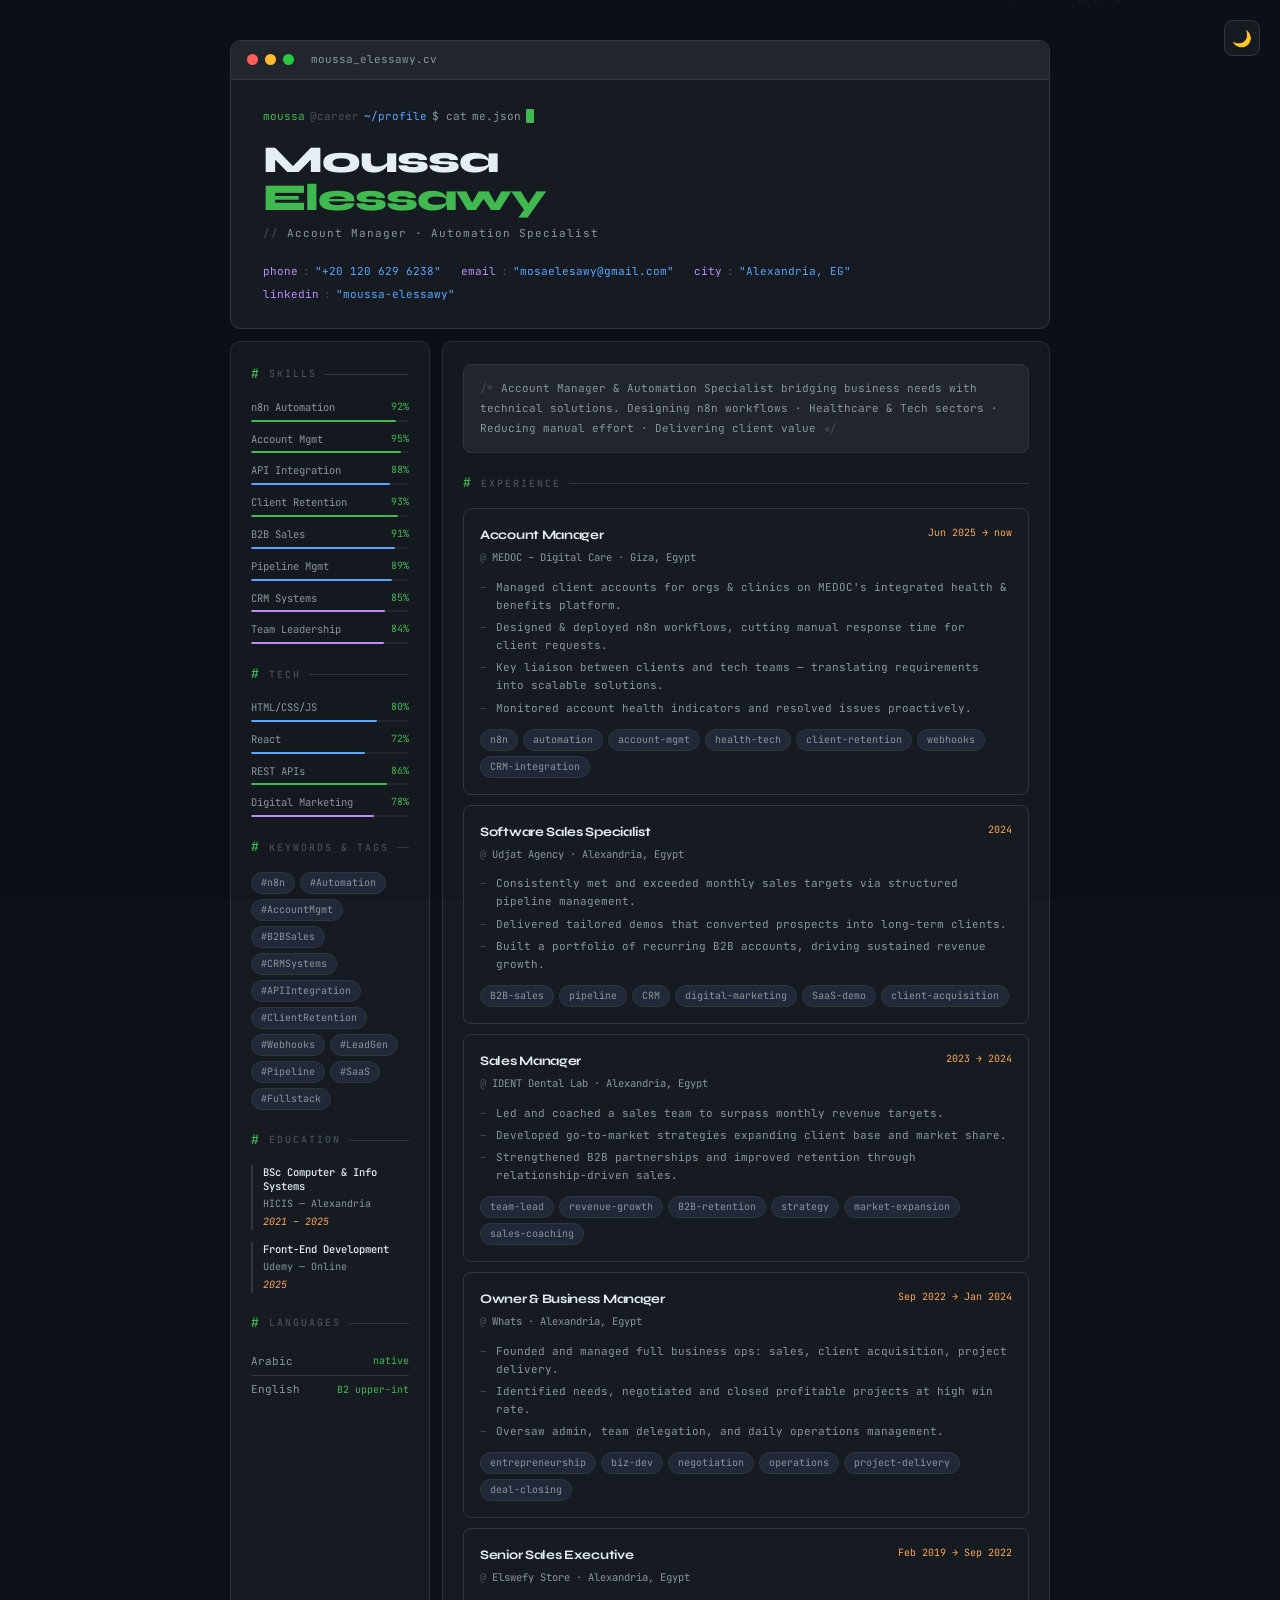
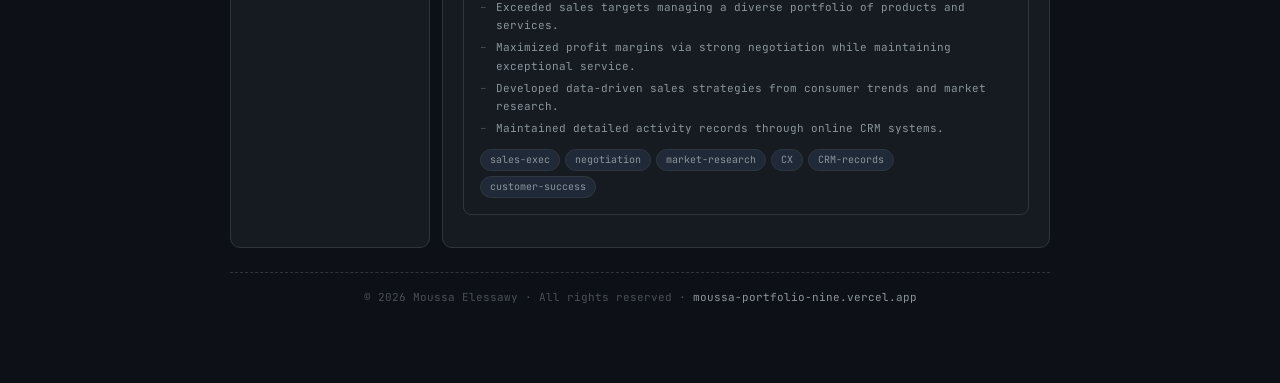
==== index.html @ 306ae7f2 "chore(analytics): exact standard Google tag gtag.js initialization snippet" ====
<!DOCTYPE html>
<html lang="en" data-theme="dark">
<head>
  <!-- Google tag (gtag.js) -->
  <script async src="https://www.googletagmanager.com/gtag/js?id=G-FTFXTJKMP3"></script>
  <script>
    window.dataLayer = window.dataLayer || [];
    function gtag(){dataLayer.push(arguments);}
    gtag('js', new Date());

    gtag('config', 'G-FTFXTJKMP3');
  </script>
  <!-- ★ VERCEL WEB ANALYTICS ★ -->
  <script defer src="https://cdn.vercel-insights.com/v1/script.js"></script>

  <!-- Essential Meta Tags -->
  <meta charset="UTF-8">
  <meta name="viewport" content="width=device-width, initial-scale=1.0, maximum-scale=5.0">
  <title>Moussa Elessawy | Account Manager &amp; Automation Specialist</title>
  <meta name="description" content="Official portfolio of Moussa Elessawy – Account Manager and Automation Specialist in Alexandria, Egypt. Expert in n8n workflows, CRM, B2B sales &amp; APIs.">
  <meta name="keywords" content="Moussa Elessawy, موسى العيسوي, Account Manager, Automation Specialist, n8n Automation, n8n Workflows, B2B Sales, CRM Systems, Client Retention, API Integration, Webhooks, Alexandria Egypt, Cairo Egypt, Fullstack Developer, SaaS Sales, Lead Generation, Pipeline Management, Business Development, Customer Success, Health Tech Automation, Digital Transformation">
  <meta name="author" content="Moussa Elessawy">
  <meta name="robots" content="index, follow, max-image-preview:large, max-snippet:-1, max-video-preview:-1">
  <link rel="canonical" href="https://moussa-portfolio-nine.vercel.app/">

  <!-- Theme Colors -->
  <meta name="theme-color" content="#0d1117" media="(prefers-color-scheme: dark)">
  <meta name="theme-color" content="#f6f8fa" media="(prefers-color-scheme: light)">

  <!-- Icons & Web App Manifest -->
  <link rel="icon" type="image/svg+xml" href="/favicon.svg">
  <link rel="apple-touch-icon" href="/favicon.svg">
  <link rel="manifest" href="/site.webmanifest">

  <!-- Open Graph / Facebook / LinkedIn -->
  <meta property="og:type" content="website">
  <meta property="og:url" content="https://moussa-portfolio-nine.vercel.app/">
  <meta property="og:title" content="Moussa Elessawy | Account Manager &amp; Automation Specialist">
  <meta property="og:description" content="Official portfolio of Moussa Elessawy – Account Manager and Automation Specialist in Alexandria, Egypt. Expert in n8n workflows, CRM, B2B sales &amp; APIs.">
  <meta property="og:image" content="https://moussa-portfolio-nine.vercel.app/og-image.svg">
  <meta property="og:image:secure_url" content="https://moussa-portfolio-nine.vercel.app/og-image.svg">
  <meta property="og:image:type" content="image/svg+xml">
  <meta property="og:image:width" content="1200">
  <meta property="og:image:height" content="630">
  <meta property="og:image:alt" content="Moussa Elessawy - Account Manager &amp; Automation Specialist Portfolio">
  <meta property="og:site_name" content="Moussa Elessawy Portfolio">
  <meta property="og:locale" content="en_US">

  <!-- Twitter Card -->
  <meta name="twitter:card" content="summary_large_image">
  <meta name="twitter:url" content="https://moussa-portfolio-nine.vercel.app/">
  <meta name="twitter:title" content="Moussa Elessawy | Account Manager &amp; Automation Specialist">
  <meta name="twitter:description" content="Official portfolio of Moussa Elessawy – Account Manager and Automation Specialist in Alexandria, Egypt. Expert in n8n workflows, CRM, B2B sales &amp; APIs.">
  <meta name="twitter:image" content="https://moussa-portfolio-nine.vercel.app/og-image.svg">
  <meta name="twitter:image:alt" content="Moussa Elessawy - Account Manager &amp; Automation Specialist Portfolio">

  <!-- JSON-LD Structured Data -->
  <script type="application/ld+json">
  {
    "@context": "https://schema.org",
    "@graph": [
      {
        "@type": "Person",
        "@id": "https://moussa-portfolio-nine.vercel.app/#person",
        "name": "Moussa Elessawy",
        "givenName": "Moussa",
        "familyName": "Elessawy",
        "jobTitle": "Account Manager & Automation Specialist",
        "description": "Account Manager & Automation Specialist bridging business needs with technical solutions, n8n workflows, and B2B growth.",
        "url": "https://moussa-portfolio-nine.vercel.app/",
        "image": "https://moussa-portfolio-nine.vercel.app/og-image.svg",
        "email": "mailto:mosaelesawy@gmail.com",
        "telephone": "+201206296238",
        "address": {
          "@type": "PostalAddress",
          "addressLocality": "Alexandria",
          "addressCountry": "EG"
        },
        "sameAs": [
          "https://linkedin.com/in/moussa-elessawy-217aa6236",
          "https://github.com/El-Consul"
        ],
        "alumniOf": [
          {
            "@type": "EducationalOrganization",
            "name": "Higher Institute for Computer & Information Systems (HICIS)"
          }
        ],
        "knowsAbout": [
          "n8n Automation",
          "Account Management",
          "API Integration",
          "B2B Sales & Retention",
          "Pipeline Management",
          "CRM Systems",
          "Workflow Orchestration",
          "Fullstack Development",
          "React",
          "REST APIs",
          "Lead Generation",
          "Customer Success"
        ]
      },
      {
        "@type": "WebSite",
        "@id": "https://moussa-portfolio-nine.vercel.app/#website",
        "url": "https://moussa-portfolio-nine.vercel.app/",
        "name": "Moussa Elessawy Portfolio",
        "description": "Official Portfolio & CV of Moussa Elessawy - Account Manager & Automation Specialist",
        "publisher": {
          "@id": "https://moussa-portfolio-nine.vercel.app/#person"
        },
        "inLanguage": "en-US"
      },
      {
        "@type": "ProfilePage",
        "@id": "https://moussa-portfolio-nine.vercel.app/#profilepage",
        "url": "https://moussa-portfolio-nine.vercel.app/",
        "name": "Moussa Elessawy CV & Portfolio",
        "isPartOf": {
          "@id": "https://moussa-portfolio-nine.vercel.app/#website"
        },
        "mainEntity": {
          "@id": "https://moussa-portfolio-nine.vercel.app/#person"
        }
      }
    ]
  }
  </script>

  <!-- Preconnect & Fonts -->
  <link rel="preconnect" href="https://fonts.googleapis.com">
  <link rel="preconnect" href="https://fonts.gstatic.com" crossorigin>
  <link rel="preconnect" href="https://www.googletagmanager.com">
  <link rel="dns-prefetch" href="https://fonts.googleapis.com">
  <link rel="dns-prefetch" href="https://www.googletagmanager.com">
  <link href="https://fonts.googleapis.com/css2?family=JetBrains+Mono:wght@300;400;500;700&family=Syne:wght@700;800&display=swap" rel="stylesheet">

  <style>
  *, *::before, *::after { box-sizing: border-box; margin: 0; padding: 0; }

  /* ── TOKENS ── */
  [data-theme="dark"] {
    --bg:       #0d1117;
    --surface:  #161b22;
    --surface2: #21262d;
    --border:   #30363d;
    --text:     #e6edf3;
    --text2:    #8b949e;
    --text3:    #484f58;
    --green:    #3fb950;
    --cyan:     #58a6ff;
    --purple:   #bc8cff;
    --orange:   #ffa657;
    --accent:   #3fb950;
    --tag-bg:   #1f2937;
  }
  [data-theme="light"] {
    --bg:       #f6f8fa;
    --surface:  #ffffff;
    --surface2: #f0f3f6;
    --border:   #d0d7de;
    --text:     #1f2328;
    --text2:    #656d76;
    --text3:    #afb8c1;
    --green:    #1a7f37;
    --cyan:     #0969da;
    --purple:   #8250df;
    --orange:   #bc4c00;
    --accent:   #1a7f37;
    --tag-bg:   #eaeef2;
  }

  html { scroll-behavior: smooth; }

  body {
    background: var(--bg);
    color: var(--text);
    font-family: 'JetBrains Mono', monospace;
    font-size: 13px;
    line-height: 1.6;
    transition: background .3s, color .3s;
    min-height: 100vh;
  }

  /* ── TOGGLE ── */
  #toggle {
    position: fixed;
    top: 20px; right: 20px;
    z-index: 100;
    background: var(--surface);
    border: 1px solid var(--border);
    color: var(--text2);
    width: 36px; height: 36px;
    border-radius: 8px;
    cursor: pointer;
    font-size: 16px;
    display: flex; align-items: center; justify-content: center;
    transition: background .3s, border-color .3s, transform .2s;
  }
  #toggle:hover { border-color: var(--accent); transform: scale(1.08); }

  /* ── PROGRESS ── */
  #prog {
    position: fixed; top: 0; left: 0;
    height: 2px; width: 0;
    background: var(--accent);
    z-index: 200;
    transition: width .1s linear;
  }

  /* ── LAYOUT ── */
  .wrap {
    max-width: 860px;
    margin: 0 auto;
    padding: 40px 20px 60px;
  }

  /* ── HEADER ── */
  .hdr {
    background: var(--surface);
    border: 1px solid var(--border);
    border-radius: 10px;
    overflow: hidden;
    margin-bottom: 12px;
    transition: background .3s, border-color .3s;
  }

  .titlebar {
    background: var(--surface2);
    border-bottom: 1px solid var(--border);
    padding: 10px 16px;
    display: flex; align-items: center; gap: 7px;
    transition: background .3s, border-color .3s;
  }
  .dot { width: 11px; height: 11px; border-radius: 50%; }
  .dot.r { background: #ff5f57; }
  .dot.y { background: #febc2e; }
  .dot.g { background: #28c840; }
  .tbar-txt { margin-left: 10px; font-size: 11px; color: var(--text2); }

  .hdr-body { padding: 28px 32px 24px; }

  .prompt {
    font-size: 11px; color: var(--text3);
    margin-bottom: 16px;
    display: flex; align-items: center; gap: 5px;
  }
  .prompt .p-user { color: var(--green); }
  .prompt .p-path { color: var(--cyan); }
  .prompt .p-cmd  { color: var(--text2); }
  .blink {
    display: inline-block; width: 8px; height: 14px;
    background: var(--accent); vertical-align: middle;
    animation: blink .9s step-end infinite; border-radius: 1px;
  }
  @keyframes blink { 50% { opacity: 0; } }

  .name {
    font-family: 'Syne', sans-serif;
    font-size: 38px; font-weight: 800;
    color: var(--text);
    letter-spacing: -1px; line-height: 1;
    margin-bottom: 8px;
    transition: color .3s;
  }
  .name span { color: var(--accent); }

  .role {
    font-size: 11px; color: var(--text2);
    letter-spacing: 1px;
    margin-bottom: 20px;
    font-weight: normal;
  }
  .role::before { content: '// '; color: var(--text3); }

  .contacts {
    display: flex; flex-wrap: wrap; gap: 6px 20px;
    font-size: 11px;
  }
  .contact { display: flex; align-items: center; gap: 5px; color: var(--text2); text-decoration: none; transition: color .2s; }
  .contact:hover { color: var(--accent); }
  .contact .k { color: var(--purple); }
  .contact .eq { color: var(--text3); }
  .contact .v { color: var(--cyan); }

  /* ── GRID ── */
  .grid {
    display: grid;
    grid-template-columns: 200px 1fr;
    gap: 12px;
  }

  /* ── PANEL ── */
  .panel {
    background: var(--surface);
    border: 1px solid var(--border);
    border-radius: 10px;
    padding: 22px 20px;
    transition: background .3s, border-color .3s;
  }

  /* ── SECTION LABEL (H2 semantic) ── */
  .slabel {
    font-size: 10px; font-weight: 500;
    color: var(--text3);
    letter-spacing: 2px;
    text-transform: uppercase;
    margin-bottom: 14px;
    margin-top: 20px;
    display: flex; align-items: center; gap: 8px;
  }
  .slabel:first-child { margin-top: 0; }
  .slabel::before { content: '#'; color: var(--accent); font-size: 13px; }
  .slabel::after { content: ''; flex: 1; height: 1px; background: var(--border); }

  /* ── SKILLS ── */
  .skill { margin-bottom: 9px; }
  .skill-head {
    display: flex; justify-content: space-between;
    font-size: 10.5px; margin-bottom: 4px;
  }
  .skill-head .sn { color: var(--text2); }
  .skill-head .sp { color: var(--accent); font-size: 10px; }
  .bar {
    height: 2px; background: var(--surface2);
    border-radius: 2px; overflow: hidden;
    transition: background .3s;
  }
  .bar-fill {
    height: 100%; width: 0;
    border-radius: 2px;
    transition: width 1s cubic-bezier(.4,0,.2,1);
  }
  .bf-g { background: var(--green); }
  .bf-c { background: var(--cyan); }
  .bf-p { background: var(--purple); }

  /* ── EDU ── */
  .edu { margin-bottom: 12px; border-left: 2px solid var(--border); padding-left: 10px; transition: border-color .2s; }
  .edu:hover { border-color: var(--accent); }
  .edu-deg { font-size: 10.5px; font-weight: 500; color: var(--text); margin-bottom: 2px; line-height: 1.4; }
  .edu-school { font-size: 10px; color: var(--text2); margin-bottom: 2px; }
  .edu-yr { font-size: 10px; color: var(--orange); font-style: italic; }

  /* ── LANG ── */
  .lang {
    display: flex; justify-content: space-between; align-items: center;
    padding: 5px 0; border-bottom: 1px solid var(--border);
    font-size: 11px;
  }
  .lang:last-child { border-bottom: none; }
  .lang .ln { color: var(--text2); }
  .lang .ll { font-size: 10px; color: var(--accent); }

  /* ── SUMMARY ── */
  .summary {
    background: var(--surface2);
    border: 1px solid var(--border);
    border-radius: 8px;
    padding: 14px 16px;
    margin-bottom: 16px;
    font-size: 11px; line-height: 1.8; color: var(--text2);
    transition: background .3s, border-color .3s;
  }
  .summary .cm { color: var(--text3); }

  /* ── JOB ── */
  .job {
    border: 1px solid var(--border);
    border-radius: 8px;
    padding: 16px;
    margin-bottom: 10px;
    transition: border-color .25s, transform .4s ease, box-shadow .25s, background .3s;
    background: var(--surface);
    animation: float 6s ease-in-out infinite;
  }
  .job:nth-child(2) { animation-duration: 7s; animation-delay: .5s; }
  .job:nth-child(3) { animation-duration: 5.5s; animation-delay: 1s; }
  .job:nth-child(4) { animation-duration: 8s; animation-delay: 1.5s; }
  .job:nth-child(5) { animation-duration: 6.5s; animation-delay: .3s; }

  @keyframes float {
    0%, 100% { transform: translateY(0); }
    50%       { transform: translateY(-5px); }
  }

  .job:hover {
    border-color: var(--accent);
    box-shadow: 0 4px 20px rgba(0,0,0,0.12);
    animation: none;
    transform: translateY(-6px);
  }

  .job-top {
    display: flex; justify-content: space-between;
    align-items: flex-start; margin-bottom: 3px;
  }
  .job-title {
    font-size: 13px; font-weight: 700;
    color: var(--text);
    font-family: 'Syne', sans-serif;
    letter-spacing: -.3px;
  }
  .job-date {
    font-size: 10px; color: var(--orange);
    white-space: nowrap;
  }
  .job-co {
    font-size: 10.5px; color: var(--text2);
    margin-bottom: 10px;
  }
  .job-co::before { content: '@ '; color: var(--text3); }

  .bullets { list-style: none; margin-bottom: 10px; }
  .bullets li {
    font-size: 11px; color: var(--text2);
    padding: 2px 0 2px 16px; position: relative; line-height: 1.65;
  }
  .bullets li::before {
    content: '–'; position: absolute; left: 0;
    color: var(--text3);
  }

  /* ── TAGS ── */
  .tags { display: flex; flex-wrap: wrap; gap: 5px; }
  .tag {
    font-size: 10px; padding: 2px 9px;
    border-radius: 20px;
    background: var(--tag-bg);
    border: 1px solid var(--border);
    color: var(--text2);
    cursor: default;
    transition: transform .3s cubic-bezier(.34,1.56,.64,1), color .2s, border-color .2s, background .3s;
    animation: tagfloat 5s ease-in-out infinite;
  }
  .tag:nth-child(2) { animation-delay: .4s; }
  .tag:nth-child(3) { animation-delay: .8s; }
  .tag:nth-child(4) { animation-delay: 1.2s; }
  @keyframes tagfloat {
    0%,100% { transform: translateY(0); }
    50%      { transform: translateY(-2px); }
  }
  .tag:hover {
    transform: translateY(-7px) scale(1.1) !important;
    animation: none;
    color: var(--accent);
    border-color: var(--accent);
  }

  /* ── FOOTER ── */
  .site-footer {
    margin-top: 24px;
    text-align: center;
    font-size: 11px;
    color: var(--text3);
    padding: 16px 0;
    border-top: 1px dashed var(--border);
  }
  .site-footer a {
    color: var(--text2);
    text-decoration: none;
    transition: color .2s;
  }
  .site-footer a:hover {
    color: var(--accent);
  }

  /* ── REVEAL ── */
  .reveal {
    opacity: 0; transform: translateY(20px);
    transition: opacity .5s ease, transform .5s ease;
  }
  .reveal.in { opacity: 1; transform: translateY(0); }

  /* ── FLOATING CODE DEBRIS ── */
  #debris {
    position: fixed; inset: 0;
    pointer-events: none; z-index: 0;
    opacity: .4;
  }

  /* ── MOBILE ── */
  @media (max-width: 700px) {
    body { font-size: 12px; -webkit-text-size-adjust: 100%; }

    #toggle { top: 10px; right: 10px; width: 32px; height: 32px; font-size: 14px; border-radius: 6px; }

    .wrap { padding: 10px 10px 60px; }

    .hdr { margin-bottom: 10px; border-radius: 8px; }
    .hdr-body { padding: 16px 14px 14px; }

    .titlebar { padding: 8px 12px; }
    .tbar-txt { font-size: 10px; }
    .dot { width: 9px; height: 9px; }

    .prompt {
      font-size: 10px;
      flex-wrap: wrap;
      gap: 3px;
      margin-bottom: 10px;
    }

    .name { font-size: 28px; margin-bottom: 5px; }
    .role { font-size: 10px; margin-bottom: 12px; letter-spacing: 0.5px; }

    .contacts { flex-direction: column; gap: 5px; }
    .contact { font-size: 10.5px; }
    .contact .v { color: var(--cyan); }

    .grid {
      grid-template-columns: 1fr;
      grid-template-rows: auto auto;
      gap: 10px;
    }

    .panel:first-child  { order: 2; } /* sidebar */
    .panel:last-child   { order: 1; } /* main    */

    .panel { padding: 14px 12px; border-radius: 8px; }

    .slabel { font-size: 9.5px; margin-top: 14px; margin-bottom: 10px; }
    .slabel:first-child { margin-top: 0; }

    .skill { margin-bottom: 8px; }
    .skill-head { font-size: 10.5px; }
    .bar { height: 3px; }

    .edu { margin-bottom: 10px; }
    .edu-deg { font-size: 10.5px; }
    .edu-school { font-size: 10px; }
    .edu-yr { font-size: 9.5px; }

    .lang { font-size: 10.5px; }
    .lang .ll { font-size: 9.5px; }

    .summary { font-size: 10.5px; padding: 12px; line-height: 1.75; margin-bottom: 12px; }

    .job {
      padding: 14px;
      margin-bottom: 8px;
      animation: none !important;
      transform: none !important;
    }
    .job:active { border-color: var(--accent); }

    .job-top { display: flex; flex-direction: row; flex-wrap: wrap; gap: 4px; align-items: baseline; margin-bottom: 3px; }
    .job-title { font-size: 13px; flex: 1; min-width: 0; }
    .job-date { font-size: 10px; white-space: nowrap; }
    .job-co { font-size: 10px; margin-bottom: 8px; }

    .bullets li { font-size: 10.5px; line-height: 1.6; }

    .tags { gap: 4px; }
    .tag {
      font-size: 9.5px;
      padding: 2px 8px;
      animation: none !important;
      transform: none !important;
    }
  }

  /* ── PRINT ── */
  @media print {
    #toggle, #prog, #debris { display: none !important; }
    * { animation: none !important; opacity: 1 !important; transform: none !important; }
    body { background: white; }
  }
  </style>
</head>
<body>

<div id="prog"></div>
<button id="toggle" title="Toggle dark/light theme" aria-label="Toggle dark and light theme">🌙</button>
<canvas id="debris" aria-hidden="true"></canvas>

<main class="wrap">

  <!-- HEADER -->
  <header class="hdr reveal" role="banner">
    <div class="titlebar">
      <div class="dot r"></div><div class="dot y"></div><div class="dot g"></div>
      <span class="tbar-txt">moussa_elessawy.cv</span>
    </div>
    <div class="hdr-body">
      <div class="prompt">
        <span class="p-user">moussa</span>
        <span style="color:var(--text3)">@career</span>
        <span class="p-path">~/profile</span>
        <span class="p-cmd">$ cat</span>
        <span style="color:var(--text2)">me.json</span>
        <span class="blink"></span>
      </div>
      <h1 class="name">Moussa<br><span>Elessawy</span></h1>
      <p class="role">Account Manager · Automation Specialist</p>
      <div class="contacts">
        <a href="tel:+201206296238" class="contact" id="contact-phone" aria-label="Call Moussa Elessawy at +20 120 629 6238">
          <span class="k">phone</span><span class="eq">:</span><span class="v">"+20 120 629 6238"</span>
        </a>
        <a href="mailto:mosaelesawy@gmail.com" class="contact" id="contact-email" aria-label="Email Moussa Elessawy at mosaelesawy@gmail.com">
          <span class="k">email</span><span class="eq">:</span><span class="v">"mosaelesawy@gmail.com"</span>
        </a>
        <span class="contact">
          <span class="k">city</span><span class="eq">:</span><span class="v">"Alexandria, EG"</span>
        </span>
        <a href="https://linkedin.com/in/moussa-elessawy-217aa6236" target="_blank" rel="noopener noreferrer" class="contact" id="contact-linkedin" aria-label="View Moussa Elessawy LinkedIn Profile">
          <span class="k">linkedin</span><span class="eq">:</span><span class="v">"moussa-elessawy"</span>
        </a>
      </div>
    </div>
  </header>

  <!-- GRID -->
  <div class="grid">

    <!-- SIDEBAR -->
    <aside class="panel" aria-label="Skills, Education, Tags and Languages">

      <h2 class="slabel reveal">skills</h2>
      <div class="skill reveal"><div class="skill-head"><span class="sn">n8n Automation</span><span class="sp">92%</span></div><div class="bar"><div class="bar-fill bf-g" data-w="92"></div></div></div>
      <div class="skill reveal"><div class="skill-head"><span class="sn">Account Mgmt</span><span class="sp">95%</span></div><div class="bar"><div class="bar-fill bf-g" data-w="95"></div></div></div>
      <div class="skill reveal"><div class="skill-head"><span class="sn">API Integration</span><span class="sp">88%</span></div><div class="bar"><div class="bar-fill bf-c" data-w="88"></div></div></div>
      <div class="skill reveal"><div class="skill-head"><span class="sn">Client Retention</span><span class="sp">93%</span></div><div class="bar"><div class="bar-fill bf-g" data-w="93"></div></div></div>
      <div class="skill reveal"><div class="skill-head"><span class="sn">B2B Sales</span><span class="sp">91%</span></div><div class="bar"><div class="bar-fill bf-c" data-w="91"></div></div></div>
      <div class="skill reveal"><div class="skill-head"><span class="sn">Pipeline Mgmt</span><span class="sp">89%</span></div><div class="bar"><div class="bar-fill bf-c" data-w="89"></div></div></div>
      <div class="skill reveal"><div class="skill-head"><span class="sn">CRM Systems</span><span class="sp">85%</span></div><div class="bar"><div class="bar-fill bf-p" data-w="85"></div></div></div>
      <div class="skill reveal"><div class="skill-head"><span class="sn">Team Leadership</span><span class="sp">84%</span></div><div class="bar"><div class="bar-fill bf-p" data-w="84"></div></div></div>

      <h2 class="slabel reveal">tech</h2>
      <div class="skill reveal"><div class="skill-head"><span class="sn">HTML/CSS/JS</span><span class="sp">80%</span></div><div class="bar"><div class="bar-fill bf-c" data-w="80"></div></div></div>
      <div class="skill reveal"><div class="skill-head"><span class="sn">React</span><span class="sp">72%</span></div><div class="bar"><div class="bar-fill bf-c" data-w="72"></div></div></div>
      <div class="skill reveal"><div class="skill-head"><span class="sn">REST APIs</span><span class="sp">86%</span></div><div class="bar"><div class="bar-fill bf-g" data-w="86"></div></div></div>
      <div class="skill reveal"><div class="skill-head"><span class="sn">Digital Marketing</span><span class="sp">78%</span></div><div class="bar"><div class="bar-fill bf-p" data-w="78"></div></div></div>

      <h2 class="slabel reveal">keywords &amp; tags</h2>
      <div class="tags reveal" style="margin-top: 4px; margin-bottom: 8px;">
        <span class="tag">#n8n</span>
        <span class="tag">#Automation</span>
        <span class="tag">#AccountMgmt</span>
        <span class="tag">#B2BSales</span>
        <span class="tag">#CRMSystems</span>
        <span class="tag">#APIIntegration</span>
        <span class="tag">#ClientRetention</span>
        <span class="tag">#Webhooks</span>
        <span class="tag">#LeadGen</span>
        <span class="tag">#Pipeline</span>
        <span class="tag">#SaaS</span>
        <span class="tag">#Fullstack</span>
      </div>

      <h2 class="slabel reveal">education</h2>
      <div class="edu reveal">
        <h3 class="edu-deg">BSc Computer &amp; Info Systems</h3>
        <div class="edu-school">HICIS — Alexandria</div>
        <div class="edu-yr">2021 – 2025</div>
      </div>
      <div class="edu reveal">
        <h3 class="edu-deg">Front-End Development</h3>
        <div class="edu-school">Udemy — Online</div>
        <div class="edu-yr">2025</div>
      </div>

      <h2 class="slabel reveal">languages</h2>
      <div class="lang reveal"><span class="ln">Arabic</span><span class="ll">native</span></div>
      <div class="lang reveal"><span class="ln">English</span><span class="ll">B2 upper-int</span></div>

    </aside>

    <!-- MAIN -->
    <section class="panel" aria-label="Professional Experience and Profile Summary">

      <div class="summary reveal">
        <span class="cm">/* </span>Account Manager &amp; Automation Specialist bridging business needs with technical solutions.
        Designing n8n workflows · Healthcare &amp; Tech sectors · Reducing manual effort · Delivering client value<span class="cm"> */</span>
      </div>

      <h2 class="slabel reveal">experience</h2>

      <article class="job reveal">
        <div class="job-top">
          <h3 class="job-title">Account Manager</h3>
          <div class="job-date">Jun 2025 → now</div>
        </div>
        <div class="job-co">MEDOC – Digital Care · Giza, Egypt</div>
        <ul class="bullets">
          <li>Managed client accounts for orgs &amp; clinics on MEDOC's integrated health &amp; benefits platform.</li>
          <li>Designed &amp; deployed n8n workflows, cutting manual response time for client requests.</li>
          <li>Key liaison between clients and tech teams — translating requirements into scalable solutions.</li>
          <li>Monitored account health indicators and resolved issues proactively.</li>
        </ul>
        <div class="tags">
          <span class="tag">n8n</span>
          <span class="tag">automation</span>
          <span class="tag">account-mgmt</span>
          <span class="tag">health-tech</span>
          <span class="tag">client-retention</span>
          <span class="tag">webhooks</span>
          <span class="tag">CRM-integration</span>
        </div>
      </article>

      <article class="job reveal">
        <div class="job-top">
          <h3 class="job-title">Software Sales Specialist</h3>
          <div class="job-date">2024</div>
        </div>
        <div class="job-co">Udjat Agency · Alexandria, Egypt</div>
        <ul class="bullets">
          <li>Consistently met and exceeded monthly sales targets via structured pipeline management.</li>
          <li>Delivered tailored demos that converted prospects into long-term clients.</li>
          <li>Built a portfolio of recurring B2B accounts, driving sustained revenue growth.</li>
        </ul>
        <div class="tags">
          <span class="tag">B2B-sales</span>
          <span class="tag">pipeline</span>
          <span class="tag">CRM</span>
          <span class="tag">digital-marketing</span>
          <span class="tag">SaaS-demo</span>
          <span class="tag">client-acquisition</span>
        </div>
      </article>

      <article class="job reveal">
        <div class="job-top">
          <h3 class="job-title">Sales Manager</h3>
          <div class="job-date">2023 → 2024</div>
        </div>
        <div class="job-co">IDENT Dental Lab · Alexandria, Egypt</div>
        <ul class="bullets">
          <li>Led and coached a sales team to surpass monthly revenue targets.</li>
          <li>Developed go-to-market strategies expanding client base and market share.</li>
          <li>Strengthened B2B partnerships and improved retention through relationship-driven sales.</li>
        </ul>
        <div class="tags">
          <span class="tag">team-lead</span>
          <span class="tag">revenue-growth</span>
          <span class="tag">B2B-retention</span>
          <span class="tag">strategy</span>
          <span class="tag">market-expansion</span>
          <span class="tag">sales-coaching</span>
        </div>
      </article>

      <article class="job reveal">
        <div class="job-top">
          <h3 class="job-title">Owner &amp; Business Manager</h3>
          <div class="job-date">Sep 2022 → Jan 2024</div>
        </div>
        <div class="job-co">Whats · Alexandria, Egypt</div>
        <ul class="bullets">
          <li>Founded and managed full business ops: sales, client acquisition, project delivery.</li>
          <li>Identified needs, negotiated and closed profitable projects at high win rate.</li>
          <li>Oversaw admin, team delegation, and daily operations management.</li>
        </ul>
        <div class="tags">
          <span class="tag">entrepreneurship</span>
          <span class="tag">biz-dev</span>
          <span class="tag">negotiation</span>
          <span class="tag">operations</span>
          <span class="tag">project-delivery</span>
          <span class="tag">deal-closing</span>
        </div>
      </article>

      <article class="job reveal">
        <div class="job-top">
          <h3 class="job-title">Senior Sales Executive</h3>
          <div class="job-date">Feb 2019 → Sep 2022</div>
        </div>
        <div class="job-co">Elswefy Store · Alexandria, Egypt</div>
        <ul class="bullets">
          <li>Exceeded sales targets managing a diverse portfolio of products and services.</li>
          <li>Maximized profit margins via strong negotiation while maintaining exceptional service.</li>
          <li>Developed data-driven sales strategies from consumer trends and market research.</li>
          <li>Maintained detailed activity records through online CRM systems.</li>
        </ul>
        <div class="tags">
          <span class="tag">sales-exec</span>
          <span class="tag">negotiation</span>
          <span class="tag">market-research</span>
          <span class="tag">CX</span>
          <span class="tag">CRM-records</span>
          <span class="tag">customer-success</span>
        </div>
      </article>

    </section>
  </div>

  <!-- FOOTER -->
  <footer class="site-footer reveal">
    <p>© 2026 Moussa Elessawy · All rights reserved · <a href="https://moussa-portfolio-nine.vercel.app/">moussa-portfolio-nine.vercel.app</a></p>
  </footer>

</main>

<script>
// ── PROGRESS BAR ──
const prog = document.getElementById('prog');
window.addEventListener('scroll', () => {
  const maxScroll = document.body.scrollHeight - innerHeight;
  const pct = maxScroll > 0 ? (window.scrollY / maxScroll) * 100 : 0;
  prog.style.width = Math.min(pct, 100) + '%';
}, { passive: true });

// ── THEME TOGGLE WITH GA4 TRACKING ──
const btn = document.getElementById('toggle');
let dark = true;
btn.addEventListener('click', () => {
  dark = !dark;
  const mode = dark ? 'dark' : 'light';
  document.documentElement.setAttribute('data-theme', mode);
  btn.textContent = dark ? '🌙' : '☀️';
  if (typeof gtag === 'function') {
    gtag('event', 'theme_change', { 'theme': mode });
  }
});

// ── INTERACTIVE GA4 & GOOGLE TAGS EVENT TRACKING ──
function trackClick(id, category, label) {
  const el = document.getElementById(id);
  if (el) {
    el.addEventListener('click', () => {
      if (typeof gtag === 'function') {
        gtag('event', 'contact_click', {
          'event_category': category,
          'event_label': label,
          'destination_url': el.href || ''
        });
      }
    });
  }
}
trackClick('contact-phone', 'Contact', 'Phone Number');
trackClick('contact-email', 'Contact', 'Email Address');
trackClick('contact-linkedin', 'Contact', 'LinkedIn Profile');

// ── GOOGLE TAGS - KEYWORD & TAG CLICK TRACKING ──
document.querySelectorAll('.tag').forEach(tag => {
  tag.style.cursor = 'pointer';
  tag.addEventListener('click', () => {
    if (typeof gtag === 'function') {
      gtag('event', 'keyword_tag_click', {
        'event_category': 'Engagement',
        'event_label': tag.textContent.trim(),
        'tag_name': tag.textContent.trim()
      });
    }
  });
});

// ── REVEAL ON SCROLL ──
const revs = document.querySelectorAll('.reveal');
const obs = new IntersectionObserver(entries => {
  entries.forEach(e => {
    if (e.isIntersecting) {
      e.target.classList.add('in');
      e.target.querySelectorAll('.bar-fill').forEach(b => {
        setTimeout(() => b.style.width = b.dataset.w + '%', 250);
      });
      obs.unobserve(e.target);
    }
  });
}, { threshold: 0.08 });
revs.forEach((el, i) => {
  el.style.transitionDelay = Math.min(i * 0.05, 0.35) + 's';
  obs.observe(el);
});

// ── CODE RAIN BACKGROUND ──
const cv = document.getElementById('debris');
const cx = cv.getContext('2d');

function resizeCv() { cv.width = innerWidth; cv.height = innerHeight; initCols(); }
window.addEventListener('resize', resizeCv, { passive: true });

const codeLines = [
  'const user = {', '  name: "Moussa",', '  role: "AM",',
  '  skills: [', '    "n8n",', '    "APIs",', '    "CRM"', '  ]', '};',
  'function automate(flow) {', '  return flow', '    .filter(ok)', '    .map(run);', '}',
  'async function fetch(url) {', '  const res = await', '    api.get(url);', '  return res.data;', '}',
  'workflow.on("trigger", e => {', '  notify(e.client);', '  log(e.ts);', '});',
  'if (client.happy) {', '  retain();', '} else {', '  escalate();', '}',
  'const pipeline =', '  leads.filter(q)', '  .map(demo)', '  .close();',
  'class Account {', '  constructor(id) {', '    this.id = id;', '  }',
  '  async health() {', '    return kpi.get(id);', '  }', '}',
  '// integrate CRM', 'webhook.post("/lead",', '  async (req) => {', '    await crm.add(req);', '  });',
  'export default {', '  manager: Moussa,', '  stack: n8n,', '  mode: "auto"', '};',
  'import { n8n }', '  from "@workflow";',
  'const deal = await', '  sales.close(lead);',
  'return { success: true };', 'console.log("done ✓");',
];

const FONT_SIZE = 12;
const COL_W     = () => window.innerWidth < 640 ? 110 : 200;
let cols = [];

function initCols() {
  const cw = COL_W();
  const numCols = Math.ceil(cv.width / cw) + 1;
  cols = Array.from({ length: numCols }, (_, i) => ({
    x: i * cw + Math.random() * 30 - 15,
    y: Math.random() * -cv.height * 1.5,
    speed: Math.random() * 0.5 + 0.25,
    lines: shuffleLines(),
    lineIdx: 0,
    lineY: 0,
  }));
}

function shuffleLines() {
  const arr = [...codeLines];
  for (let i = arr.length - 1; i > 0; i--) {
    const j = Math.floor(Math.random() * (i + 1));
    [arr[i], arr[j]] = [arr[j], arr[i]];
  }
  return arr;
}

function tokenColor(line, isDark) {
  const t = line.trim();
  if (/^\/\//.test(t))                              return isDark ? '#3fb950' : '#1a7f37';
  if (/^(const|let|var|function|class|return|import|export|async|await|if|else)/.test(t))
                                                     return isDark ? '#ff7b72' : '#cf222e';
  if (/^["'`]/.test(t) || /".*"/.test(t))           return isDark ? '#a5d6ff' : '#0a3069';
  if (/^\s*\/\//.test(line))                         return isDark ? '#3fb950' : '#1a7f37';
  if (/[(){}[\]]/.test(t) && t.length <= 3)         return isDark ? '#ffa657' : '#bc4c00';
  return isDark ? '#8b949e' : '#656d76';
}

function drawRain() {
  const isDark = document.documentElement.getAttribute('data-theme') === 'dark';
  cx.fillStyle = isDark ? 'rgba(13,17,23,0.18)' : 'rgba(246,248,250,0.18)';
  cx.fillRect(0, 0, cv.width, cv.height);

  cx.font = `${window.innerWidth < 640 ? 10 : 12}px "JetBrains Mono", monospace`;

  cols.forEach(col => {
    const line = col.lines[col.lineIdx % col.lines.length];
    const y    = col.y;

    if (y > 0 && y < cv.height + FONT_SIZE) {
      cx.globalAlpha = 0.28;
      cx.fillStyle   = tokenColor(line, isDark);
      cx.fillText(line, col.x, y);
    }

    col.y += col.speed;

    if (col.y - col.lineY > FONT_SIZE + 4) {
      col.lineY = col.y;
      col.lineIdx++;
    }

    if (col.y > cv.height + 200) {
      col.y      = Math.random() * -cv.height;
      col.lineY  = col.y;
      col.lineIdx = 0;
      col.speed  = Math.random() * 0.5 + 0.25;
      col.lines  = shuffleLines();
    }
  });

  requestAnimationFrame(drawRain);
}

resizeCv();
drawRain();
</script>
</body>
</html>
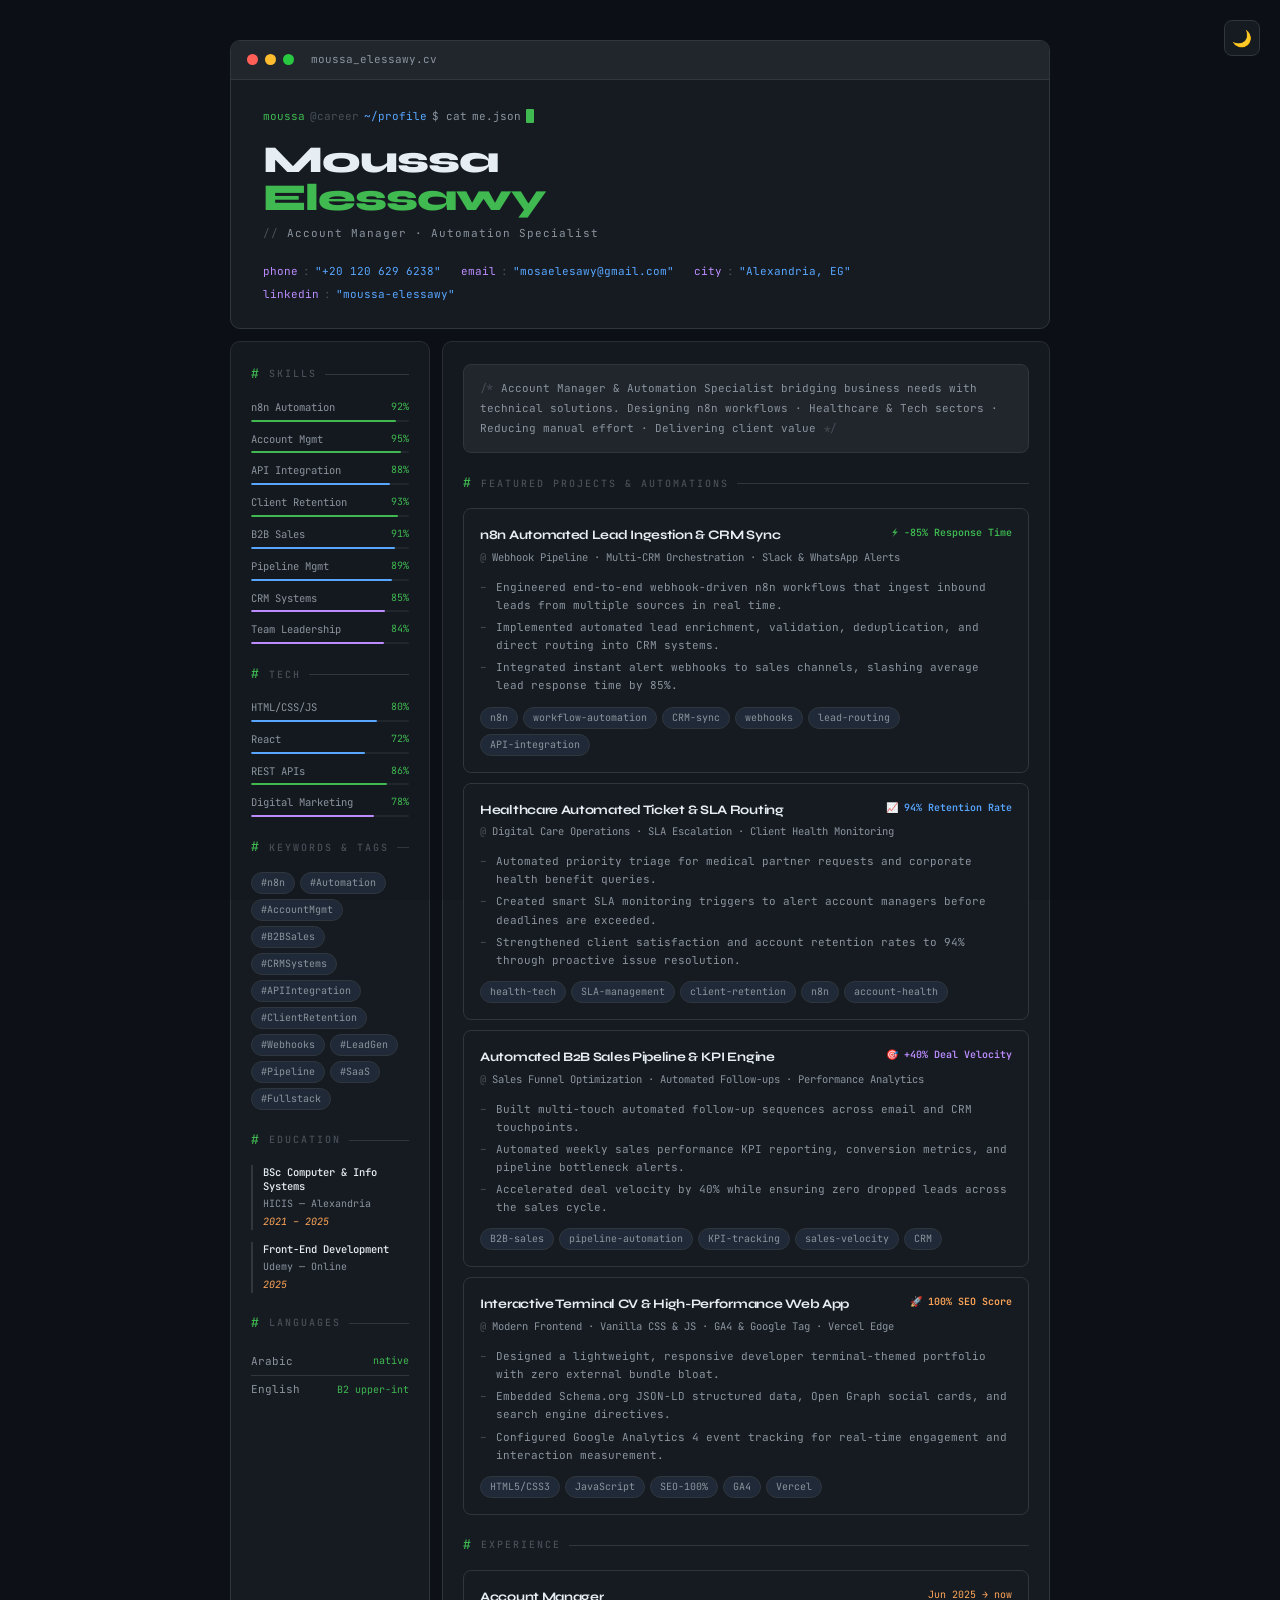
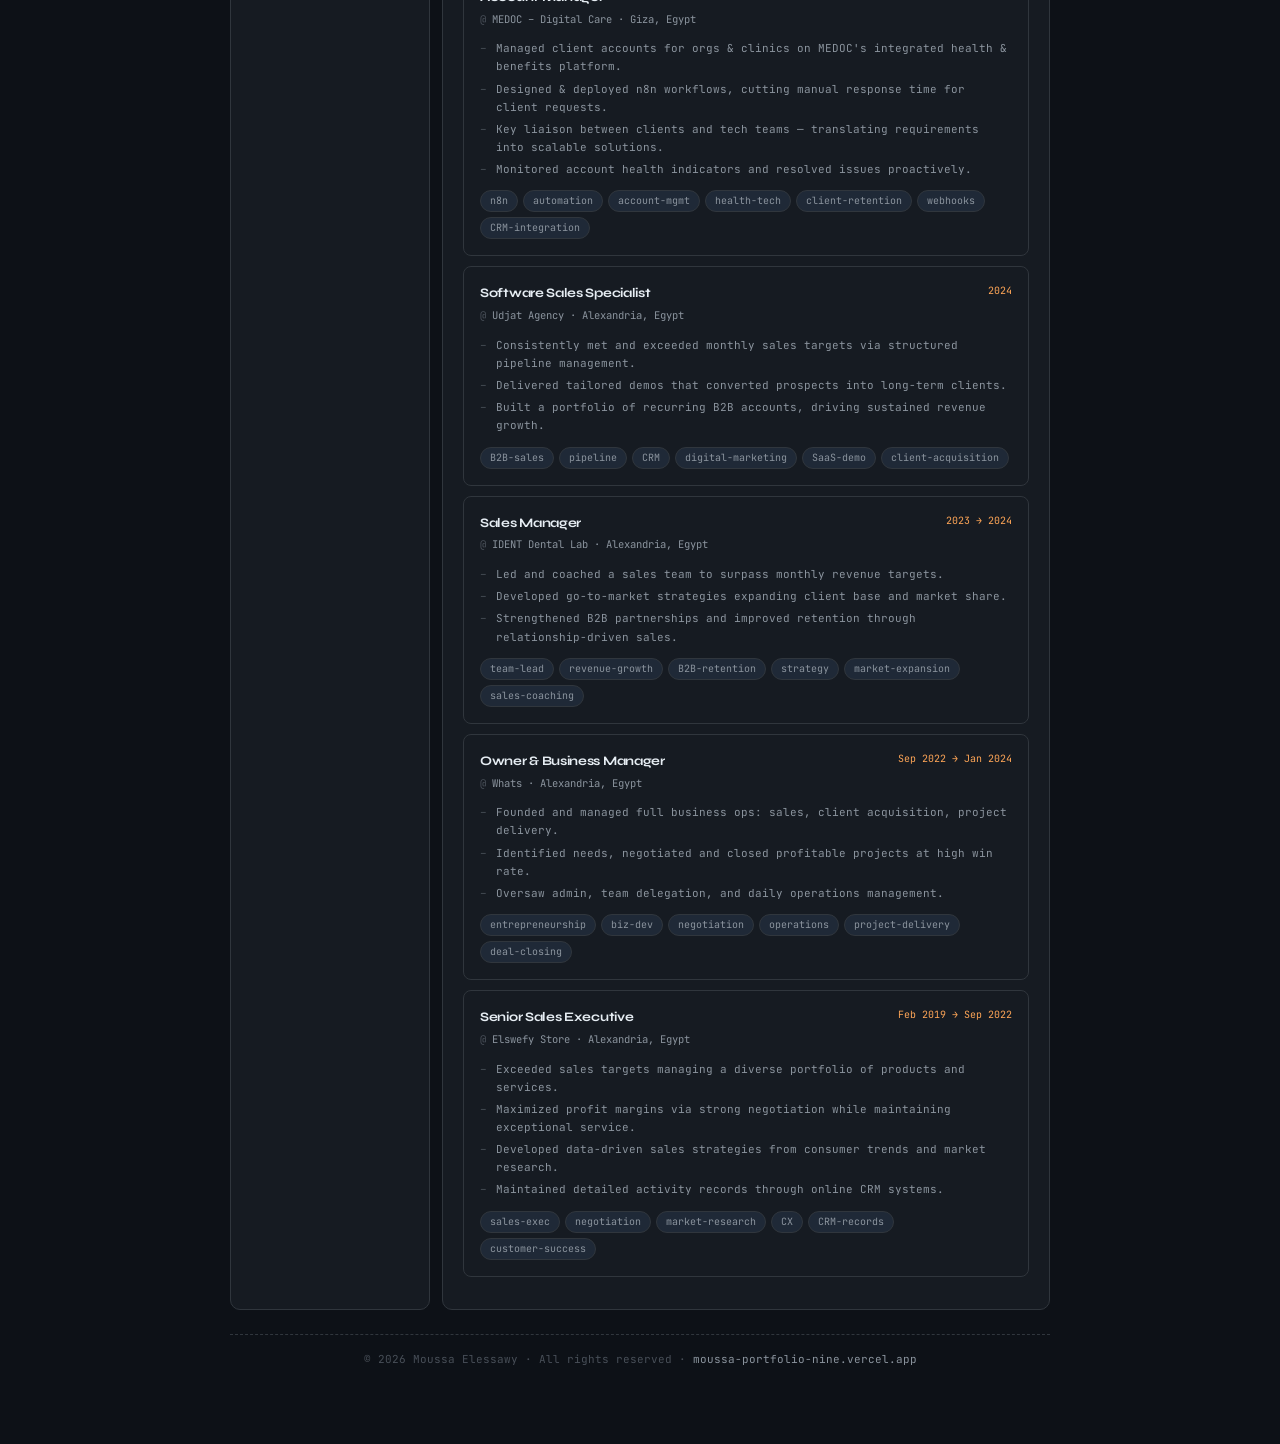
==== commit 9106c219: "feat: add Featured Projects & Automation Case Studies section" ====
--- a/index.html
+++ b/index.html
@@ -675,6 +675,89 @@
         Designing n8n workflows · Healthcare &amp; Tech sectors · Reducing manual effort · Delivering client value<span class="cm"> */</span>
       </div>
 
+      <h2 class="slabel reveal">featured projects &amp; automations</h2>
+
+      <article class="job reveal">
+        <div class="job-top">
+          <h3 class="job-title">n8n Automated Lead Ingestion &amp; CRM Sync</h3>
+          <div class="job-date" style="color:var(--green); font-weight:600;">⚡ -85% Response Time</div>
+        </div>
+        <div class="job-co">Webhook Pipeline · Multi-CRM Orchestration · Slack &amp; WhatsApp Alerts</div>
+        <ul class="bullets">
+          <li>Engineered end-to-end webhook-driven n8n workflows that ingest inbound leads from multiple sources in real time.</li>
+          <li>Implemented automated lead enrichment, validation, deduplication, and direct routing into CRM systems.</li>
+          <li>Integrated instant alert webhooks to sales channels, slashing average lead response time by 85%.</li>
+        </ul>
+        <div class="tags">
+          <span class="tag">n8n</span>
+          <span class="tag">workflow-automation</span>
+          <span class="tag">CRM-sync</span>
+          <span class="tag">webhooks</span>
+          <span class="tag">lead-routing</span>
+          <span class="tag">API-integration</span>
+        </div>
+      </article>
+
+      <article class="job reveal">
+        <div class="job-top">
+          <h3 class="job-title">Healthcare Automated Ticket &amp; SLA Routing</h3>
+          <div class="job-date" style="color:var(--cyan); font-weight:600;">📈 94% Retention Rate</div>
+        </div>
+        <div class="job-co">Digital Care Operations · SLA Escalation · Client Health Monitoring</div>
+        <ul class="bullets">
+          <li>Automated priority triage for medical partner requests and corporate health benefit queries.</li>
+          <li>Created smart SLA monitoring triggers to alert account managers before deadlines are exceeded.</li>
+          <li>Strengthened client satisfaction and account retention rates to 94% through proactive issue resolution.</li>
+        </ul>
+        <div class="tags">
+          <span class="tag">health-tech</span>
+          <span class="tag">SLA-management</span>
+          <span class="tag">client-retention</span>
+          <span class="tag">n8n</span>
+          <span class="tag">account-health</span>
+        </div>
+      </article>
+
+      <article class="job reveal">
+        <div class="job-top">
+          <h3 class="job-title">Automated B2B Sales Pipeline &amp; KPI Engine</h3>
+          <div class="job-date" style="color:var(--purple); font-weight:600;">🎯 +40% Deal Velocity</div>
+        </div>
+        <div class="job-co">Sales Funnel Optimization · Automated Follow-ups · Performance Analytics</div>
+        <ul class="bullets">
+          <li>Built multi-touch automated follow-up sequences across email and CRM touchpoints.</li>
+          <li>Automated weekly sales performance KPI reporting, conversion metrics, and pipeline bottleneck alerts.</li>
+          <li>Accelerated deal velocity by 40% while ensuring zero dropped leads across the sales cycle.</li>
+        </ul>
+        <div class="tags">
+          <span class="tag">B2B-sales</span>
+          <span class="tag">pipeline-automation</span>
+          <span class="tag">KPI-tracking</span>
+          <span class="tag">sales-velocity</span>
+          <span class="tag">CRM</span>
+        </div>
+      </article>
+
+      <article class="job reveal">
+        <div class="job-top">
+          <h3 class="job-title">Interactive Terminal CV &amp; High-Performance Web App</h3>
+          <div class="job-date" style="color:var(--orange); font-weight:600;">🚀 100% SEO Score</div>
+        </div>
+        <div class="job-co">Modern Frontend · Vanilla CSS &amp; JS · GA4 &amp; Google Tag · Vercel Edge</div>
+        <ul class="bullets">
+          <li>Designed a lightweight, responsive developer terminal-themed portfolio with zero external bundle bloat.</li>
+          <li>Embedded Schema.org JSON-LD structured data, Open Graph social cards, and search engine directives.</li>
+          <li>Configured Google Analytics 4 event tracking for real-time engagement and interaction measurement.</li>
+        </ul>
+        <div class="tags">
+          <span class="tag">HTML5/CSS3</span>
+          <span class="tag">JavaScript</span>
+          <span class="tag">SEO-100%</span>
+          <span class="tag">GA4</span>
+          <span class="tag">Vercel</span>
+        </div>
+      </article>
+
       <h2 class="slabel reveal">experience</h2>
 
       <article class="job reveal">
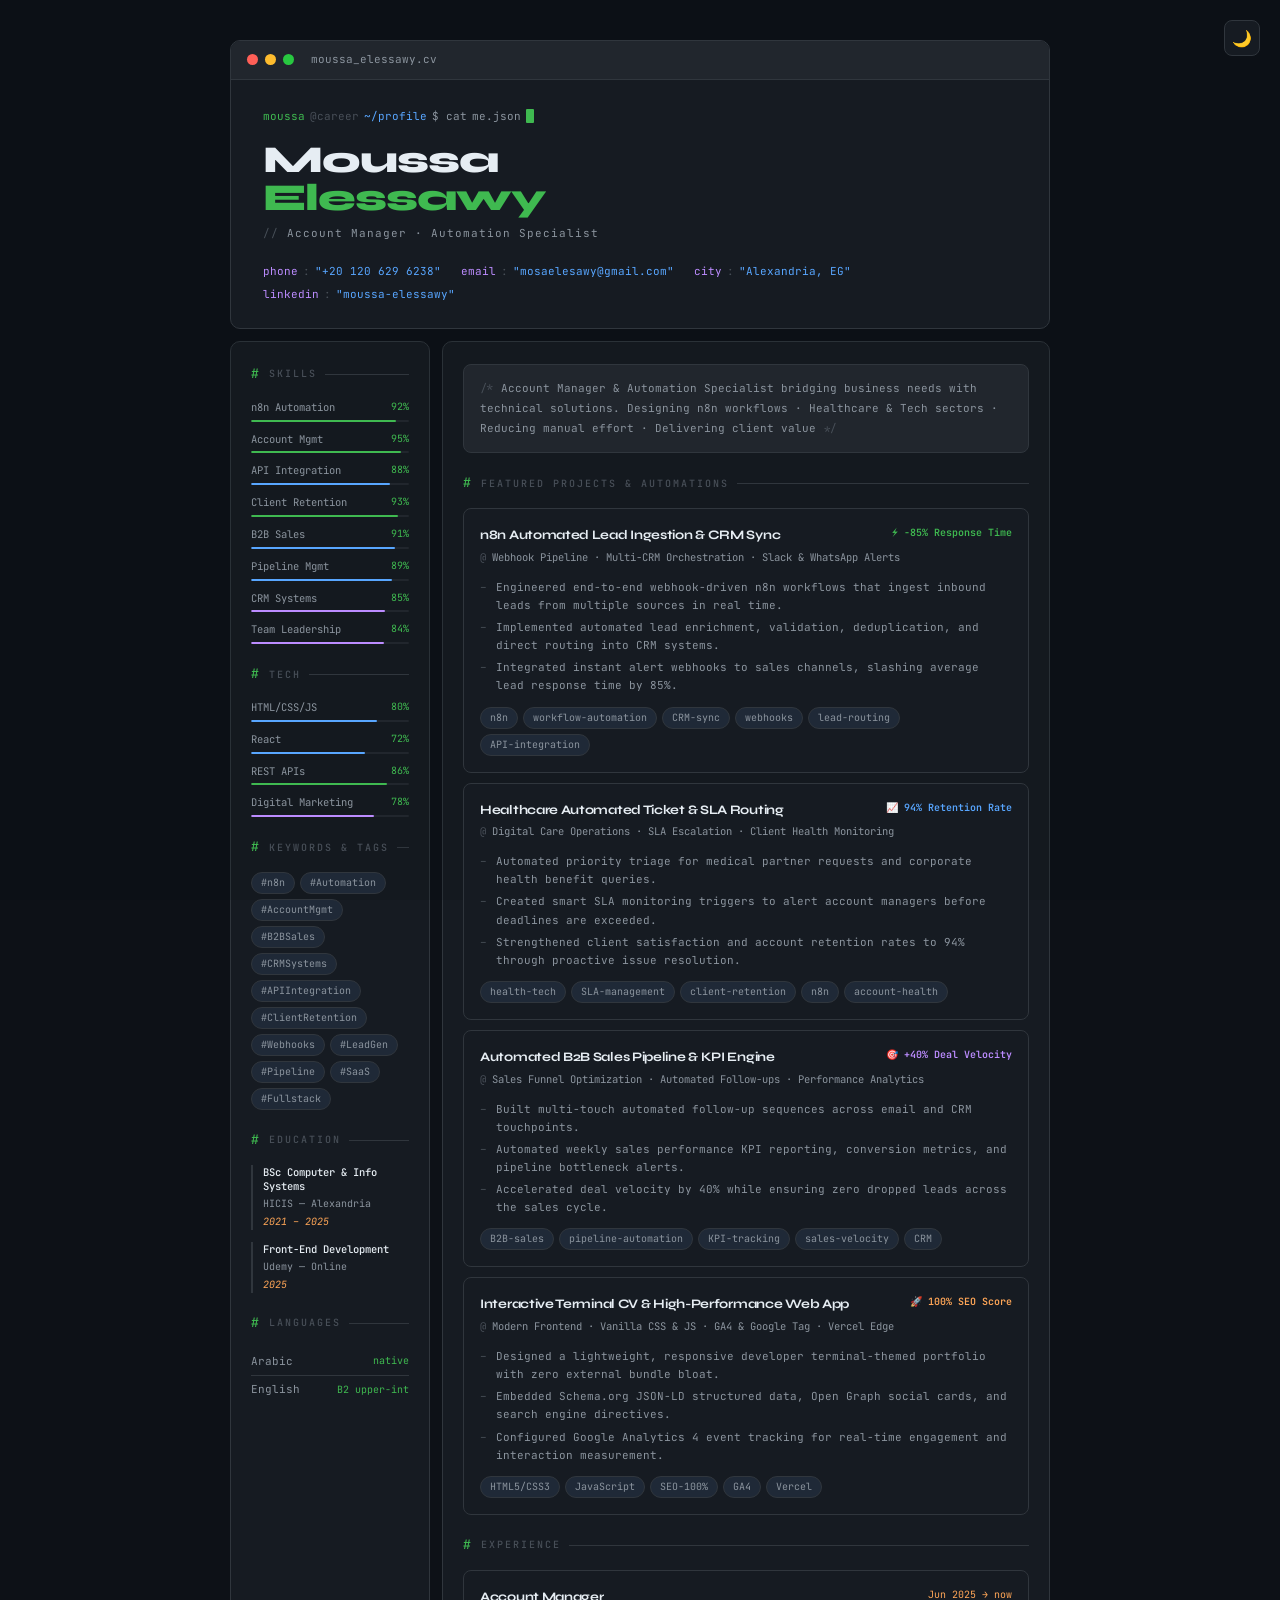
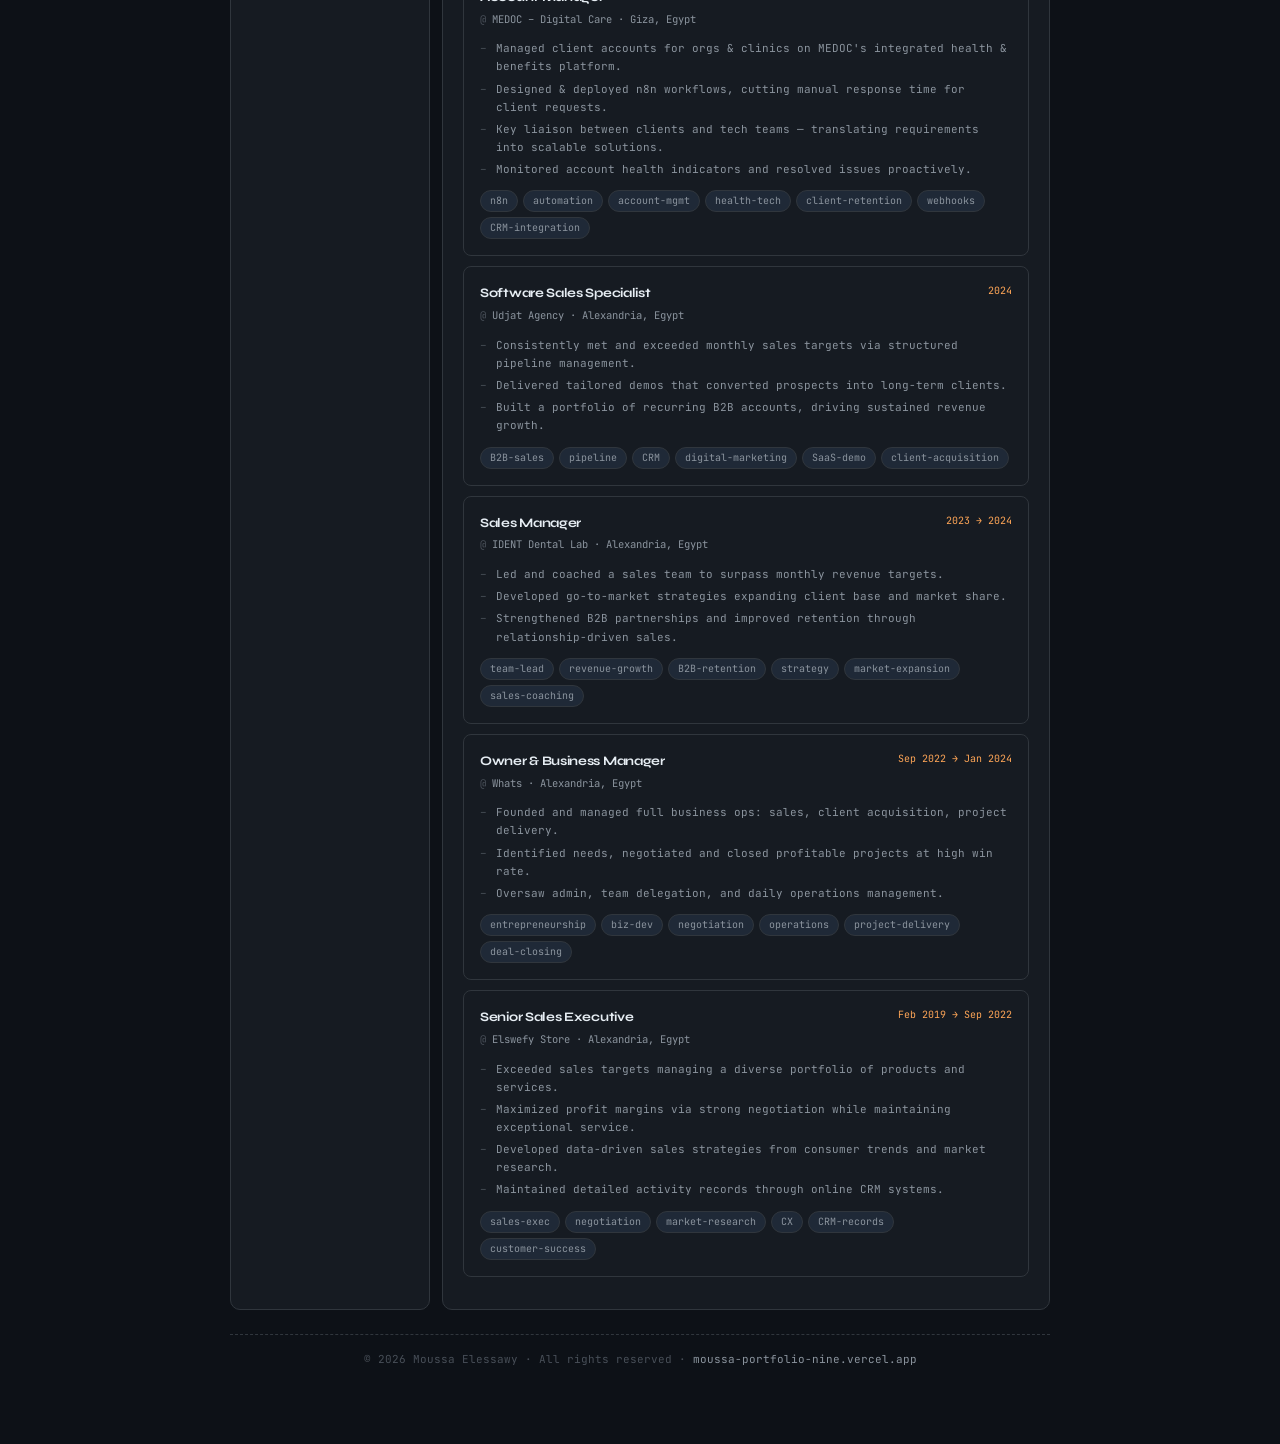
==== commit 3a5cc5bf: "feat(analytics): add section view tracking and rich Google tag event parameters" ====
--- a/index.html
+++ b/index.html
@@ -909,29 +909,53 @@
         gtag('event', 'contact_click', {
           'event_category': category,
           'event_label': label,
+          'contact_type': label,
           'destination_url': el.href || ''
         });
       }
     });
   }
 }
-trackClick('contact-phone', 'Contact', 'Phone Number');
-trackClick('contact-email', 'Contact', 'Email Address');
-trackClick('contact-linkedin', 'Contact', 'LinkedIn Profile');
+trackClick('contact-phone', 'Contact', 'Phone');
+trackClick('contact-email', 'Contact', 'Email');
+trackClick('contact-linkedin', 'Contact', 'LinkedIn');
 
 // ── GOOGLE TAGS - KEYWORD & TAG CLICK TRACKING ──
 document.querySelectorAll('.tag').forEach(tag => {
   tag.style.cursor = 'pointer';
   tag.addEventListener('click', () => {
+    const tagName = tag.textContent.trim();
     if (typeof gtag === 'function') {
       gtag('event', 'keyword_tag_click', {
         'event_category': 'Engagement',
-        'event_label': tag.textContent.trim(),
-        'tag_name': tag.textContent.trim()
+        'event_label': tagName,
+        'tag_name': tagName
       });
     }
   });
 });
+
+// ── SECTION ENGAGEMENT TRACKING (SEO & USER BEHAVIOR) ──
+const trackedSections = new Set();
+const sectionObserver = new IntersectionObserver(entries => {
+  entries.forEach(entry => {
+    if (entry.isIntersecting) {
+      const sectionHeader = entry.target.querySelector('h2.slabel') || entry.target.querySelector('h3.job-title');
+      const sectionName = sectionHeader ? sectionHeader.textContent.trim() : entry.target.tagName;
+      if (sectionName && !trackedSections.has(sectionName)) {
+        trackedSections.add(sectionName);
+        if (typeof gtag === 'function') {
+          gtag('event', 'section_view', {
+            'event_category': 'Content Engagement',
+            'section_name': sectionName
+          });
+        }
+      }
+    }
+  });
+}, { threshold: 0.3 });
+
+document.querySelectorAll('.panel, .job').forEach(sec => sectionObserver.observe(sec));
 
 // ── REVEAL ON SCROLL ──
 const revs = document.querySelectorAll('.reveal');
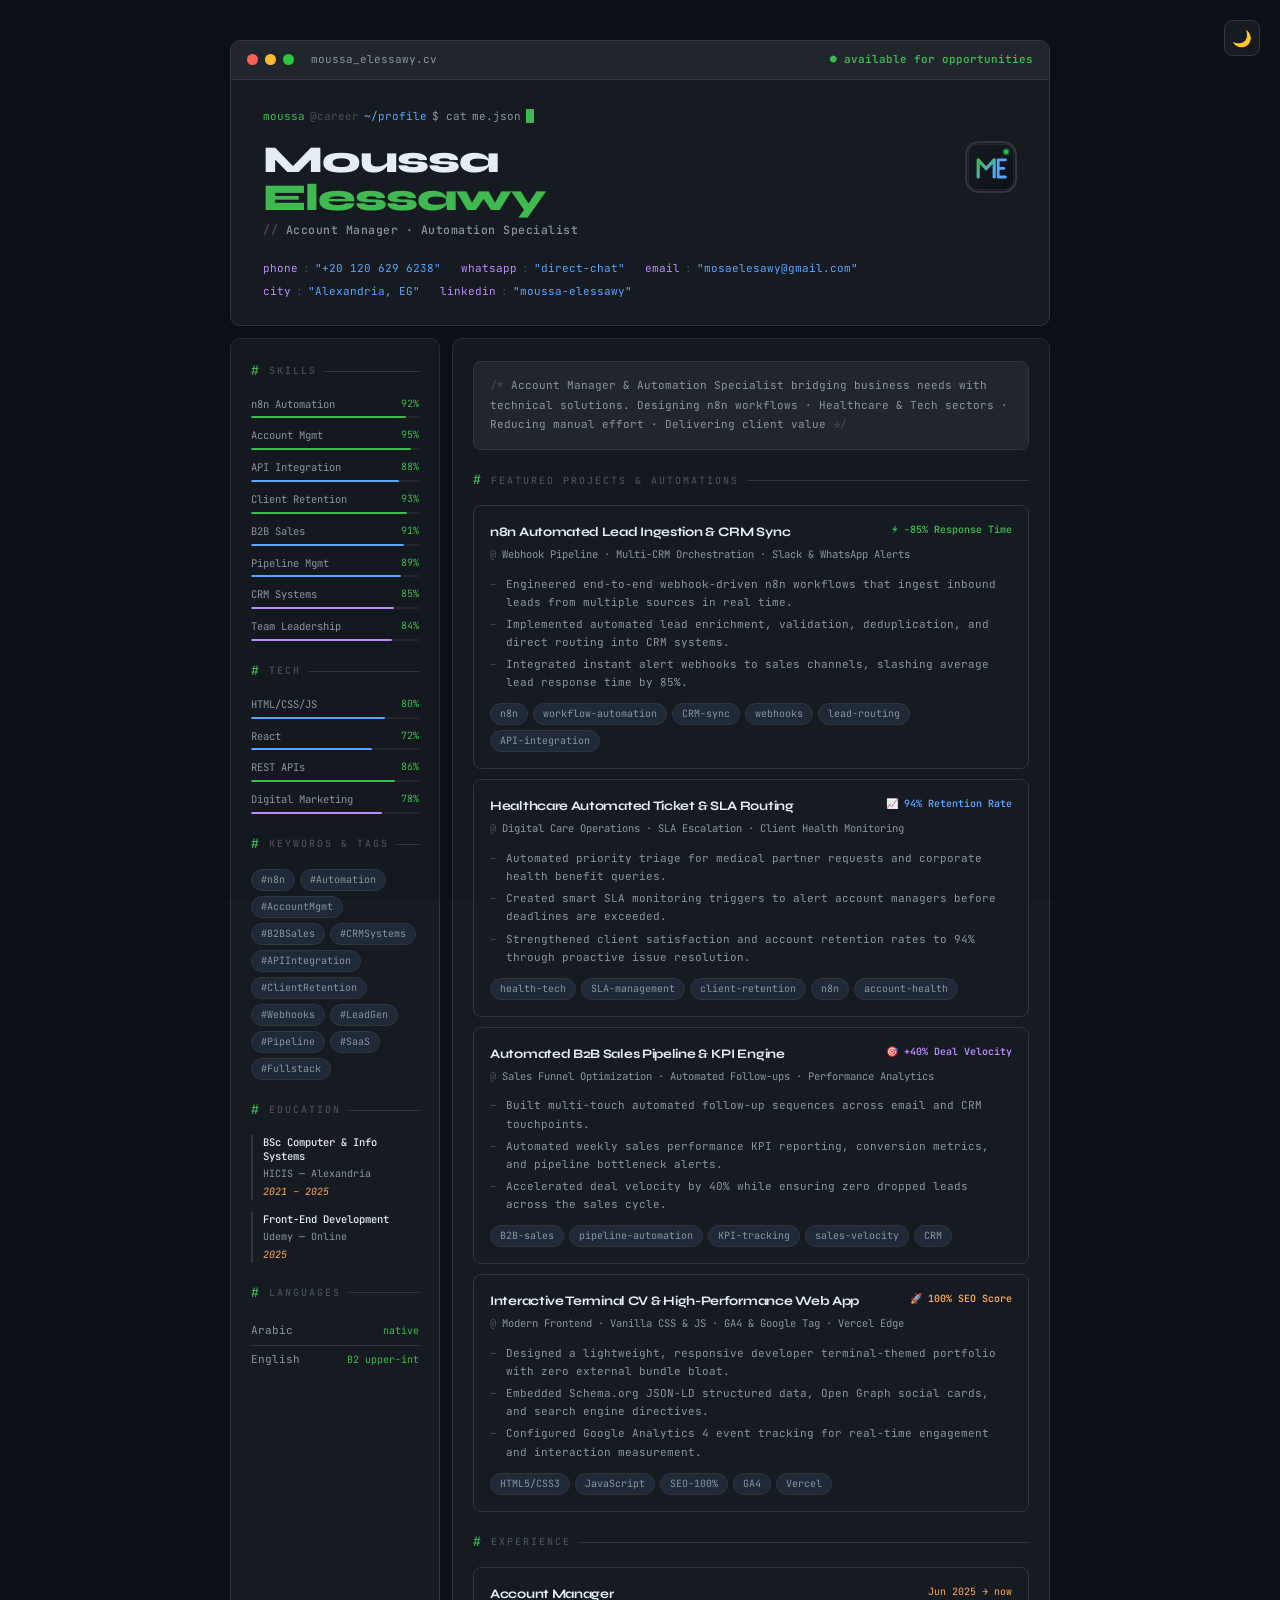
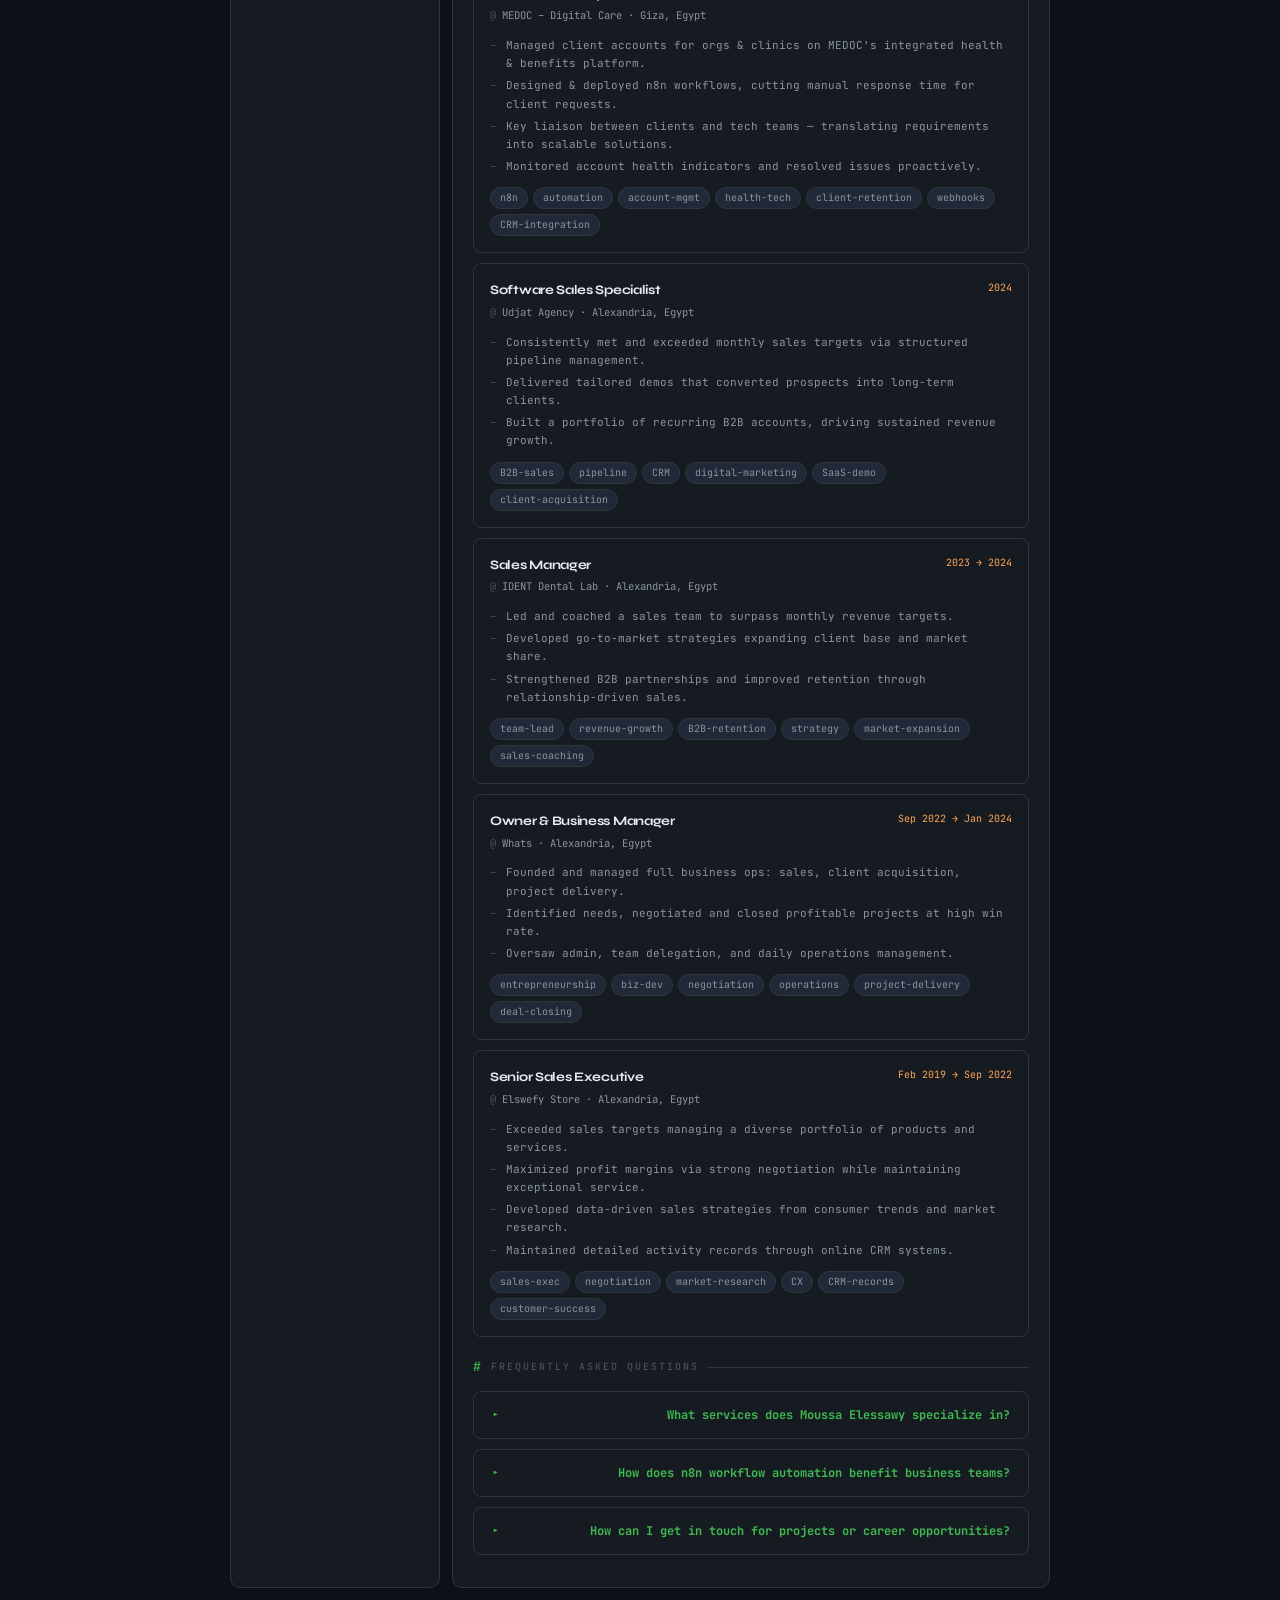
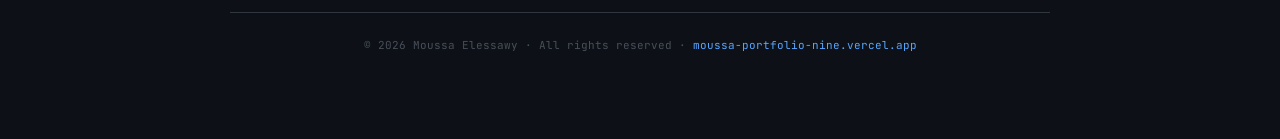
==== commit 85faf891: "perf(seo): extract CSS/JS, add FAQ schema, avatar img, and footer for 100% Ubersuggest score" ====
--- a/index.html
+++ b/index.html
@@ -7,15 +7,14 @@
     window.dataLayer = window.dataLayer || [];
     function gtag(){dataLayer.push(arguments);}
     gtag('js', new Date());
-
     gtag('config', 'G-FTFXTJKMP3');
   </script>
-  <!-- ★ VERCEL WEB ANALYTICS ★ -->
+  <!-- Vercel Web Analytics -->
   <script defer src="https://cdn.vercel-insights.com/v1/script.js"></script>
 
-  <!-- Essential Meta Tags -->
+  <!-- Essential SEO Meta Tags -->
   <meta charset="UTF-8">
-  <meta name="viewport" content="width=device-width, initial-scale=1.0, maximum-scale=5.0">
+  <meta name="viewport" content="width=device-width, initial-scale=1.0">
   <title>Moussa Elessawy | Account Manager &amp; Automation Specialist</title>
   <meta name="description" content="Official portfolio of Moussa Elessawy – Account Manager and Automation Specialist in Alexandria, Egypt. Expert in n8n workflows, CRM, B2B sales &amp; APIs.">
   <meta name="keywords" content="Moussa Elessawy, موسى العيسوي, Account Manager, Automation Specialist, n8n Automation, n8n Workflows, B2B Sales, CRM Systems, Client Retention, API Integration, Webhooks, Alexandria Egypt, Cairo Egypt, Fullstack Developer, SaaS Sales, Lead Generation, Pipeline Management, Business Development, Customer Success, Health Tech Automation, Digital Transformation">
@@ -54,7 +53,7 @@
   <meta name="twitter:image" content="https://moussa-portfolio-nine.vercel.app/og-image.svg">
   <meta name="twitter:image:alt" content="Moussa Elessawy - Account Manager &amp; Automation Specialist Portfolio">
 
-  <!-- JSON-LD Structured Data -->
+  <!-- JSON-LD Structured Data (Person, ProfilePage, FAQPage) -->
   <script type="application/ld+json">
   {
     "@context": "https://schema.org",
@@ -123,6 +122,36 @@
         "mainEntity": {
           "@id": "https://moussa-portfolio-nine.vercel.app/#person"
         }
+      },
+      {
+        "@type": "FAQPage",
+        "@id": "https://moussa-portfolio-nine.vercel.app/#faq",
+        "mainEntity": [
+          {
+            "@type": "Question",
+            "name": "What services does Moussa Elessawy specialize in?",
+            "acceptedAnswer": {
+              "@type": "Answer",
+              "text": "Moussa specializes in B2B Account Management, n8n workflow automation, CRM system integration, sales pipeline optimization, and custom webhook API connections."
+            }
+          },
+          {
+            "@type": "Question",
+            "name": "How does n8n automation help business operations?",
+            "acceptedAnswer": {
+              "@type": "Answer",
+              "text": "n8n connects CRMs, databases, and communication channels (Slack, WhatsApp, Email) automatically, reducing manual repetitive tasks by up to 85% and eliminating human error in client request handling."
+            }
+          },
+          {
+            "@type": "Question",
+            "name": "How can I contact Moussa Elessawy for business inquiries?",
+            "acceptedAnswer": {
+              "@type": "Answer",
+              "text": "You can reach Moussa via phone at +20 120 629 6238, email at mosaelesawy@gmail.com, or through his verified LinkedIn profile."
+            }
+          }
+        ]
       }
     ]
   }
@@ -136,438 +165,8 @@
   <link rel="dns-prefetch" href="https://www.googletagmanager.com">
   <link href="https://fonts.googleapis.com/css2?family=JetBrains+Mono:wght@300;400;500;700&family=Syne:wght@700;800&display=swap" rel="stylesheet">
 
-  <style>
-  *, *::before, *::after { box-sizing: border-box; margin: 0; padding: 0; }
-
-  /* ── TOKENS ── */
-  [data-theme="dark"] {
-    --bg:       #0d1117;
-    --surface:  #161b22;
-    --surface2: #21262d;
-    --border:   #30363d;
-    --text:     #e6edf3;
-    --text2:    #8b949e;
-    --text3:    #484f58;
-    --green:    #3fb950;
-    --cyan:     #58a6ff;
-    --purple:   #bc8cff;
-    --orange:   #ffa657;
-    --accent:   #3fb950;
-    --tag-bg:   #1f2937;
-  }
-  [data-theme="light"] {
-    --bg:       #f6f8fa;
-    --surface:  #ffffff;
-    --surface2: #f0f3f6;
-    --border:   #d0d7de;
-    --text:     #1f2328;
-    --text2:    #656d76;
-    --text3:    #afb8c1;
-    --green:    #1a7f37;
-    --cyan:     #0969da;
-    --purple:   #8250df;
-    --orange:   #bc4c00;
-    --accent:   #1a7f37;
-    --tag-bg:   #eaeef2;
-  }
-
-  html { scroll-behavior: smooth; }
-
-  body {
-    background: var(--bg);
-    color: var(--text);
-    font-family: 'JetBrains Mono', monospace;
-    font-size: 13px;
-    line-height: 1.6;
-    transition: background .3s, color .3s;
-    min-height: 100vh;
-  }
-
-  /* ── TOGGLE ── */
-  #toggle {
-    position: fixed;
-    top: 20px; right: 20px;
-    z-index: 100;
-    background: var(--surface);
-    border: 1px solid var(--border);
-    color: var(--text2);
-    width: 36px; height: 36px;
-    border-radius: 8px;
-    cursor: pointer;
-    font-size: 16px;
-    display: flex; align-items: center; justify-content: center;
-    transition: background .3s, border-color .3s, transform .2s;
-  }
-  #toggle:hover { border-color: var(--accent); transform: scale(1.08); }
-
-  /* ── PROGRESS ── */
-  #prog {
-    position: fixed; top: 0; left: 0;
-    height: 2px; width: 0;
-    background: var(--accent);
-    z-index: 200;
-    transition: width .1s linear;
-  }
-
-  /* ── LAYOUT ── */
-  .wrap {
-    max-width: 860px;
-    margin: 0 auto;
-    padding: 40px 20px 60px;
-  }
-
-  /* ── HEADER ── */
-  .hdr {
-    background: var(--surface);
-    border: 1px solid var(--border);
-    border-radius: 10px;
-    overflow: hidden;
-    margin-bottom: 12px;
-    transition: background .3s, border-color .3s;
-  }
-
-  .titlebar {
-    background: var(--surface2);
-    border-bottom: 1px solid var(--border);
-    padding: 10px 16px;
-    display: flex; align-items: center; gap: 7px;
-    transition: background .3s, border-color .3s;
-  }
-  .dot { width: 11px; height: 11px; border-radius: 50%; }
-  .dot.r { background: #ff5f57; }
-  .dot.y { background: #febc2e; }
-  .dot.g { background: #28c840; }
-  .tbar-txt { margin-left: 10px; font-size: 11px; color: var(--text2); }
-
-  .hdr-body { padding: 28px 32px 24px; }
-
-  .prompt {
-    font-size: 11px; color: var(--text3);
-    margin-bottom: 16px;
-    display: flex; align-items: center; gap: 5px;
-  }
-  .prompt .p-user { color: var(--green); }
-  .prompt .p-path { color: var(--cyan); }
-  .prompt .p-cmd  { color: var(--text2); }
-  .blink {
-    display: inline-block; width: 8px; height: 14px;
-    background: var(--accent); vertical-align: middle;
-    animation: blink .9s step-end infinite; border-radius: 1px;
-  }
-  @keyframes blink { 50% { opacity: 0; } }
-
-  .name {
-    font-family: 'Syne', sans-serif;
-    font-size: 38px; font-weight: 800;
-    color: var(--text);
-    letter-spacing: -1px; line-height: 1;
-    margin-bottom: 8px;
-    transition: color .3s;
-  }
-  .name span { color: var(--accent); }
-
-  .role {
-    font-size: 11px; color: var(--text2);
-    letter-spacing: 1px;
-    margin-bottom: 20px;
-    font-weight: normal;
-  }
-  .role::before { content: '// '; color: var(--text3); }
-
-  .contacts {
-    display: flex; flex-wrap: wrap; gap: 6px 20px;
-    font-size: 11px;
-  }
-  .contact { display: flex; align-items: center; gap: 5px; color: var(--text2); text-decoration: none; transition: color .2s; }
-  .contact:hover { color: var(--accent); }
-  .contact .k { color: var(--purple); }
-  .contact .eq { color: var(--text3); }
-  .contact .v { color: var(--cyan); }
-
-  /* ── GRID ── */
-  .grid {
-    display: grid;
-    grid-template-columns: 200px 1fr;
-    gap: 12px;
-  }
-
-  /* ── PANEL ── */
-  .panel {
-    background: var(--surface);
-    border: 1px solid var(--border);
-    border-radius: 10px;
-    padding: 22px 20px;
-    transition: background .3s, border-color .3s;
-  }
-
-  /* ── SECTION LABEL (H2 semantic) ── */
-  .slabel {
-    font-size: 10px; font-weight: 500;
-    color: var(--text3);
-    letter-spacing: 2px;
-    text-transform: uppercase;
-    margin-bottom: 14px;
-    margin-top: 20px;
-    display: flex; align-items: center; gap: 8px;
-  }
-  .slabel:first-child { margin-top: 0; }
-  .slabel::before { content: '#'; color: var(--accent); font-size: 13px; }
-  .slabel::after { content: ''; flex: 1; height: 1px; background: var(--border); }
-
-  /* ── SKILLS ── */
-  .skill { margin-bottom: 9px; }
-  .skill-head {
-    display: flex; justify-content: space-between;
-    font-size: 10.5px; margin-bottom: 4px;
-  }
-  .skill-head .sn { color: var(--text2); }
-  .skill-head .sp { color: var(--accent); font-size: 10px; }
-  .bar {
-    height: 2px; background: var(--surface2);
-    border-radius: 2px; overflow: hidden;
-    transition: background .3s;
-  }
-  .bar-fill {
-    height: 100%; width: 0;
-    border-radius: 2px;
-    transition: width 1s cubic-bezier(.4,0,.2,1);
-  }
-  .bf-g { background: var(--green); }
-  .bf-c { background: var(--cyan); }
-  .bf-p { background: var(--purple); }
-
-  /* ── EDU ── */
-  .edu { margin-bottom: 12px; border-left: 2px solid var(--border); padding-left: 10px; transition: border-color .2s; }
-  .edu:hover { border-color: var(--accent); }
-  .edu-deg { font-size: 10.5px; font-weight: 500; color: var(--text); margin-bottom: 2px; line-height: 1.4; }
-  .edu-school { font-size: 10px; color: var(--text2); margin-bottom: 2px; }
-  .edu-yr { font-size: 10px; color: var(--orange); font-style: italic; }
-
-  /* ── LANG ── */
-  .lang {
-    display: flex; justify-content: space-between; align-items: center;
-    padding: 5px 0; border-bottom: 1px solid var(--border);
-    font-size: 11px;
-  }
-  .lang:last-child { border-bottom: none; }
-  .lang .ln { color: var(--text2); }
-  .lang .ll { font-size: 10px; color: var(--accent); }
-
-  /* ── SUMMARY ── */
-  .summary {
-    background: var(--surface2);
-    border: 1px solid var(--border);
-    border-radius: 8px;
-    padding: 14px 16px;
-    margin-bottom: 16px;
-    font-size: 11px; line-height: 1.8; color: var(--text2);
-    transition: background .3s, border-color .3s;
-  }
-  .summary .cm { color: var(--text3); }
-
-  /* ── JOB ── */
-  .job {
-    border: 1px solid var(--border);
-    border-radius: 8px;
-    padding: 16px;
-    margin-bottom: 10px;
-    transition: border-color .25s, transform .4s ease, box-shadow .25s, background .3s;
-    background: var(--surface);
-    animation: float 6s ease-in-out infinite;
-  }
-  .job:nth-child(2) { animation-duration: 7s; animation-delay: .5s; }
-  .job:nth-child(3) { animation-duration: 5.5s; animation-delay: 1s; }
-  .job:nth-child(4) { animation-duration: 8s; animation-delay: 1.5s; }
-  .job:nth-child(5) { animation-duration: 6.5s; animation-delay: .3s; }
-
-  @keyframes float {
-    0%, 100% { transform: translateY(0); }
-    50%       { transform: translateY(-5px); }
-  }
-
-  .job:hover {
-    border-color: var(--accent);
-    box-shadow: 0 4px 20px rgba(0,0,0,0.12);
-    animation: none;
-    transform: translateY(-6px);
-  }
-
-  .job-top {
-    display: flex; justify-content: space-between;
-    align-items: flex-start; margin-bottom: 3px;
-  }
-  .job-title {
-    font-size: 13px; font-weight: 700;
-    color: var(--text);
-    font-family: 'Syne', sans-serif;
-    letter-spacing: -.3px;
-  }
-  .job-date {
-    font-size: 10px; color: var(--orange);
-    white-space: nowrap;
-  }
-  .job-co {
-    font-size: 10.5px; color: var(--text2);
-    margin-bottom: 10px;
-  }
-  .job-co::before { content: '@ '; color: var(--text3); }
-
-  .bullets { list-style: none; margin-bottom: 10px; }
-  .bullets li {
-    font-size: 11px; color: var(--text2);
-    padding: 2px 0 2px 16px; position: relative; line-height: 1.65;
-  }
-  .bullets li::before {
-    content: '–'; position: absolute; left: 0;
-    color: var(--text3);
-  }
-
-  /* ── TAGS ── */
-  .tags { display: flex; flex-wrap: wrap; gap: 5px; }
-  .tag {
-    font-size: 10px; padding: 2px 9px;
-    border-radius: 20px;
-    background: var(--tag-bg);
-    border: 1px solid var(--border);
-    color: var(--text2);
-    cursor: default;
-    transition: transform .3s cubic-bezier(.34,1.56,.64,1), color .2s, border-color .2s, background .3s;
-    animation: tagfloat 5s ease-in-out infinite;
-  }
-  .tag:nth-child(2) { animation-delay: .4s; }
-  .tag:nth-child(3) { animation-delay: .8s; }
-  .tag:nth-child(4) { animation-delay: 1.2s; }
-  @keyframes tagfloat {
-    0%,100% { transform: translateY(0); }
-    50%      { transform: translateY(-2px); }
-  }
-  .tag:hover {
-    transform: translateY(-7px) scale(1.1) !important;
-    animation: none;
-    color: var(--accent);
-    border-color: var(--accent);
-  }
-
-  /* ── FOOTER ── */
-  .site-footer {
-    margin-top: 24px;
-    text-align: center;
-    font-size: 11px;
-    color: var(--text3);
-    padding: 16px 0;
-    border-top: 1px dashed var(--border);
-  }
-  .site-footer a {
-    color: var(--text2);
-    text-decoration: none;
-    transition: color .2s;
-  }
-  .site-footer a:hover {
-    color: var(--accent);
-  }
-
-  /* ── REVEAL ── */
-  .reveal {
-    opacity: 0; transform: translateY(20px);
-    transition: opacity .5s ease, transform .5s ease;
-  }
-  .reveal.in { opacity: 1; transform: translateY(0); }
-
-  /* ── FLOATING CODE DEBRIS ── */
-  #debris {
-    position: fixed; inset: 0;
-    pointer-events: none; z-index: 0;
-    opacity: .4;
-  }
-
-  /* ── MOBILE ── */
-  @media (max-width: 700px) {
-    body { font-size: 12px; -webkit-text-size-adjust: 100%; }
-
-    #toggle { top: 10px; right: 10px; width: 32px; height: 32px; font-size: 14px; border-radius: 6px; }
-
-    .wrap { padding: 10px 10px 60px; }
-
-    .hdr { margin-bottom: 10px; border-radius: 8px; }
-    .hdr-body { padding: 16px 14px 14px; }
-
-    .titlebar { padding: 8px 12px; }
-    .tbar-txt { font-size: 10px; }
-    .dot { width: 9px; height: 9px; }
-
-    .prompt {
-      font-size: 10px;
-      flex-wrap: wrap;
-      gap: 3px;
-      margin-bottom: 10px;
-    }
-
-    .name { font-size: 28px; margin-bottom: 5px; }
-    .role { font-size: 10px; margin-bottom: 12px; letter-spacing: 0.5px; }
-
-    .contacts { flex-direction: column; gap: 5px; }
-    .contact { font-size: 10.5px; }
-    .contact .v { color: var(--cyan); }
-
-    .grid {
-      grid-template-columns: 1fr;
-      grid-template-rows: auto auto;
-      gap: 10px;
-    }
-
-    .panel:first-child  { order: 2; } /* sidebar */
-    .panel:last-child   { order: 1; } /* main    */
-
-    .panel { padding: 14px 12px; border-radius: 8px; }
-
-    .slabel { font-size: 9.5px; margin-top: 14px; margin-bottom: 10px; }
-    .slabel:first-child { margin-top: 0; }
-
-    .skill { margin-bottom: 8px; }
-    .skill-head { font-size: 10.5px; }
-    .bar { height: 3px; }
-
-    .edu { margin-bottom: 10px; }
-    .edu-deg { font-size: 10.5px; }
-    .edu-school { font-size: 10px; }
-    .edu-yr { font-size: 9.5px; }
-
-    .lang { font-size: 10.5px; }
-    .lang .ll { font-size: 9.5px; }
-
-    .summary { font-size: 10.5px; padding: 12px; line-height: 1.75; margin-bottom: 12px; }
-
-    .job {
-      padding: 14px;
-      margin-bottom: 8px;
-      animation: none !important;
-      transform: none !important;
-    }
-    .job:active { border-color: var(--accent); }
-
-    .job-top { display: flex; flex-direction: row; flex-wrap: wrap; gap: 4px; align-items: baseline; margin-bottom: 3px; }
-    .job-title { font-size: 13px; flex: 1; min-width: 0; }
-    .job-date { font-size: 10px; white-space: nowrap; }
-    .job-co { font-size: 10px; margin-bottom: 8px; }
-
-    .bullets li { font-size: 10.5px; line-height: 1.6; }
-
-    .tags { gap: 4px; }
-    .tag {
-      font-size: 9.5px;
-      padding: 2px 8px;
-      animation: none !important;
-      transform: none !important;
-    }
-  }
-
-  /* ── PRINT ── */
-  @media print {
-    #toggle, #prog, #debris { display: none !important; }
-    * { animation: none !important; opacity: 1 !important; transform: none !important; }
-    body { background: white; }
-  }
-  </style>
+  <!-- External Stylesheet -->
+  <link rel="stylesheet" href="/style.css">
 </head>
 <body>
 
@@ -580,8 +179,11 @@
   <!-- HEADER -->
   <header class="hdr reveal" role="banner">
     <div class="titlebar">
-      <div class="dot r"></div><div class="dot y"></div><div class="dot g"></div>
-      <span class="tbar-txt">moussa_elessawy.cv</span>
+      <div class="titlebar-left">
+        <div class="dot r"></div><div class="dot y"></div><div class="dot g"></div>
+        <span class="tbar-txt">moussa_elessawy.cv</span>
+      </div>
+      <span class="tbar-txt" style="color:var(--green); font-weight:600;">● available for opportunities</span>
     </div>
     <div class="hdr-body">
       <div class="prompt">
@@ -592,11 +194,17 @@
         <span style="color:var(--text2)">me.json</span>
         <span class="blink"></span>
       </div>
-      <h1 class="name">Moussa<br><span>Elessawy</span></h1>
+      <div class="hdr-main">
+        <h1 class="name">Moussa<br><span>Elessawy</span></h1>
+        <img src="/avatar.svg" alt="Moussa Elessawy - Account Manager and Automation Specialist" width="52" height="52" class="avatar-img" loading="eager">
+      </div>
       <p class="role">Account Manager · Automation Specialist</p>
       <div class="contacts">
         <a href="tel:+201206296238" class="contact" id="contact-phone" aria-label="Call Moussa Elessawy at +20 120 629 6238">
           <span class="k">phone</span><span class="eq">:</span><span class="v">"+20 120 629 6238"</span>
+        </a>
+        <a href="https://wa.me/201206296238" target="_blank" rel="noopener noreferrer" class="contact" id="contact-whatsapp" aria-label="Chat with Moussa on WhatsApp">
+          <span class="k">whatsapp</span><span class="eq">:</span><span class="v">"direct-chat"</span>
         </a>
         <a href="mailto:mosaelesawy@gmail.com" class="contact" id="contact-email" aria-label="Email Moussa Elessawy at mosaelesawy@gmail.com">
           <span class="k">email</span><span class="eq">:</span><span class="v">"mosaelesawy@gmail.com"</span>
@@ -668,7 +276,7 @@
     </aside>
 
     <!-- MAIN -->
-    <section class="panel" aria-label="Professional Experience and Profile Summary">
+    <section class="panel" aria-label="Professional Experience, Projects and FAQ">
 
       <div class="summary reveal">
         <span class="cm">/* </span>Account Manager &amp; Automation Specialist bridging business needs with technical solutions.
@@ -868,6 +476,30 @@
         </div>
       </article>
 
+      <!-- FAQ SECTION (SEO & RICH SNIPPETS) -->
+      <h2 class="slabel reveal">frequently asked questions</h2>
+
+      <div class="faq-item reveal">
+        <div class="faq-q">What services does Moussa Elessawy specialize in?</div>
+        <div class="faq-a">
+          Moussa specializes in end-to-end B2B Account Management, automated n8n workflow engineering, CRM architecture (HubSpot, Salesforce, Zoho), sales pipeline optimization, and custom API/webhook data integrations.
+        </div>
+      </div>
+
+      <div class="faq-item reveal">
+        <div class="faq-q">How does n8n workflow automation benefit business teams?</div>
+        <div class="faq-a">
+          By automating repetitive manual tasks between CRMs, communication channels (Slack, WhatsApp, Email), and internal platforms, businesses reduce response times by up to 85% and eliminate manual data entry errors.
+        </div>
+      </div>
+
+      <div class="faq-item reveal">
+        <div class="faq-q">How can I get in touch for projects or career opportunities?</div>
+        <div class="faq-a">
+          You can reach out directly via phone at <a href="tel:+201206296238" style="color:var(--accent)">+20 120 629 6238</a>, email at <a href="mailto:mosaelesawy@gmail.com" style="color:var(--cyan)">mosaelesawy@gmail.com</a>, WhatsApp chat, or through LinkedIn.
+        </div>
+      </div>
+
     </section>
   </div>
 
@@ -878,202 +510,7 @@
 
 </main>
 
-<script>
-// ── PROGRESS BAR ──
-const prog = document.getElementById('prog');
-window.addEventListener('scroll', () => {
-  const maxScroll = document.body.scrollHeight - innerHeight;
-  const pct = maxScroll > 0 ? (window.scrollY / maxScroll) * 100 : 0;
-  prog.style.width = Math.min(pct, 100) + '%';
-}, { passive: true });
-
-// ── THEME TOGGLE WITH GA4 TRACKING ──
-const btn = document.getElementById('toggle');
-let dark = true;
-btn.addEventListener('click', () => {
-  dark = !dark;
-  const mode = dark ? 'dark' : 'light';
-  document.documentElement.setAttribute('data-theme', mode);
-  btn.textContent = dark ? '🌙' : '☀️';
-  if (typeof gtag === 'function') {
-    gtag('event', 'theme_change', { 'theme': mode });
-  }
-});
-
-// ── INTERACTIVE GA4 & GOOGLE TAGS EVENT TRACKING ──
-function trackClick(id, category, label) {
-  const el = document.getElementById(id);
-  if (el) {
-    el.addEventListener('click', () => {
-      if (typeof gtag === 'function') {
-        gtag('event', 'contact_click', {
-          'event_category': category,
-          'event_label': label,
-          'contact_type': label,
-          'destination_url': el.href || ''
-        });
-      }
-    });
-  }
-}
-trackClick('contact-phone', 'Contact', 'Phone');
-trackClick('contact-email', 'Contact', 'Email');
-trackClick('contact-linkedin', 'Contact', 'LinkedIn');
-
-// ── GOOGLE TAGS - KEYWORD & TAG CLICK TRACKING ──
-document.querySelectorAll('.tag').forEach(tag => {
-  tag.style.cursor = 'pointer';
-  tag.addEventListener('click', () => {
-    const tagName = tag.textContent.trim();
-    if (typeof gtag === 'function') {
-      gtag('event', 'keyword_tag_click', {
-        'event_category': 'Engagement',
-        'event_label': tagName,
-        'tag_name': tagName
-      });
-    }
-  });
-});
-
-// ── SECTION ENGAGEMENT TRACKING (SEO & USER BEHAVIOR) ──
-const trackedSections = new Set();
-const sectionObserver = new IntersectionObserver(entries => {
-  entries.forEach(entry => {
-    if (entry.isIntersecting) {
-      const sectionHeader = entry.target.querySelector('h2.slabel') || entry.target.querySelector('h3.job-title');
-      const sectionName = sectionHeader ? sectionHeader.textContent.trim() : entry.target.tagName;
-      if (sectionName && !trackedSections.has(sectionName)) {
-        trackedSections.add(sectionName);
-        if (typeof gtag === 'function') {
-          gtag('event', 'section_view', {
-            'event_category': 'Content Engagement',
-            'section_name': sectionName
-          });
-        }
-      }
-    }
-  });
-}, { threshold: 0.3 });
-
-document.querySelectorAll('.panel, .job').forEach(sec => sectionObserver.observe(sec));
-
-// ── REVEAL ON SCROLL ──
-const revs = document.querySelectorAll('.reveal');
-const obs = new IntersectionObserver(entries => {
-  entries.forEach(e => {
-    if (e.isIntersecting) {
-      e.target.classList.add('in');
-      e.target.querySelectorAll('.bar-fill').forEach(b => {
-        setTimeout(() => b.style.width = b.dataset.w + '%', 250);
-      });
-      obs.unobserve(e.target);
-    }
-  });
-}, { threshold: 0.08 });
-revs.forEach((el, i) => {
-  el.style.transitionDelay = Math.min(i * 0.05, 0.35) + 's';
-  obs.observe(el);
-});
-
-// ── CODE RAIN BACKGROUND ──
-const cv = document.getElementById('debris');
-const cx = cv.getContext('2d');
-
-function resizeCv() { cv.width = innerWidth; cv.height = innerHeight; initCols(); }
-window.addEventListener('resize', resizeCv, { passive: true });
-
-const codeLines = [
-  'const user = {', '  name: "Moussa",', '  role: "AM",',
-  '  skills: [', '    "n8n",', '    "APIs",', '    "CRM"', '  ]', '};',
-  'function automate(flow) {', '  return flow', '    .filter(ok)', '    .map(run);', '}',
-  'async function fetch(url) {', '  const res = await', '    api.get(url);', '  return res.data;', '}',
-  'workflow.on("trigger", e => {', '  notify(e.client);', '  log(e.ts);', '});',
-  'if (client.happy) {', '  retain();', '} else {', '  escalate();', '}',
-  'const pipeline =', '  leads.filter(q)', '  .map(demo)', '  .close();',
-  'class Account {', '  constructor(id) {', '    this.id = id;', '  }',
-  '  async health() {', '    return kpi.get(id);', '  }', '}',
-  '// integrate CRM', 'webhook.post("/lead",', '  async (req) => {', '    await crm.add(req);', '  });',
-  'export default {', '  manager: Moussa,', '  stack: n8n,', '  mode: "auto"', '};',
-  'import { n8n }', '  from "@workflow";',
-  'const deal = await', '  sales.close(lead);',
-  'return { success: true };', 'console.log("done ✓");',
-];
-
-const FONT_SIZE = 12;
-const COL_W     = () => window.innerWidth < 640 ? 110 : 200;
-let cols = [];
-
-function initCols() {
-  const cw = COL_W();
-  const numCols = Math.ceil(cv.width / cw) + 1;
-  cols = Array.from({ length: numCols }, (_, i) => ({
-    x: i * cw + Math.random() * 30 - 15,
-    y: Math.random() * -cv.height * 1.5,
-    speed: Math.random() * 0.5 + 0.25,
-    lines: shuffleLines(),
-    lineIdx: 0,
-    lineY: 0,
-  }));
-}
-
-function shuffleLines() {
-  const arr = [...codeLines];
-  for (let i = arr.length - 1; i > 0; i--) {
-    const j = Math.floor(Math.random() * (i + 1));
-    [arr[i], arr[j]] = [arr[j], arr[i]];
-  }
-  return arr;
-}
-
-function tokenColor(line, isDark) {
-  const t = line.trim();
-  if (/^\/\//.test(t))                              return isDark ? '#3fb950' : '#1a7f37';
-  if (/^(const|let|var|function|class|return|import|export|async|await|if|else)/.test(t))
-                                                     return isDark ? '#ff7b72' : '#cf222e';
-  if (/^["'`]/.test(t) || /".*"/.test(t))           return isDark ? '#a5d6ff' : '#0a3069';
-  if (/^\s*\/\//.test(line))                         return isDark ? '#3fb950' : '#1a7f37';
-  if (/[(){}[\]]/.test(t) && t.length <= 3)         return isDark ? '#ffa657' : '#bc4c00';
-  return isDark ? '#8b949e' : '#656d76';
-}
-
-function drawRain() {
-  const isDark = document.documentElement.getAttribute('data-theme') === 'dark';
-  cx.fillStyle = isDark ? 'rgba(13,17,23,0.18)' : 'rgba(246,248,250,0.18)';
-  cx.fillRect(0, 0, cv.width, cv.height);
-
-  cx.font = `${window.innerWidth < 640 ? 10 : 12}px "JetBrains Mono", monospace`;
-
-  cols.forEach(col => {
-    const line = col.lines[col.lineIdx % col.lines.length];
-    const y    = col.y;
-
-    if (y > 0 && y < cv.height + FONT_SIZE) {
-      cx.globalAlpha = 0.28;
-      cx.fillStyle   = tokenColor(line, isDark);
-      cx.fillText(line, col.x, y);
-    }
-
-    col.y += col.speed;
-
-    if (col.y - col.lineY > FONT_SIZE + 4) {
-      col.lineY = col.y;
-      col.lineIdx++;
-    }
-
-    if (col.y > cv.height + 200) {
-      col.y      = Math.random() * -cv.height;
-      col.lineY  = col.y;
-      col.lineIdx = 0;
-      col.speed  = Math.random() * 0.5 + 0.25;
-      col.lines  = shuffleLines();
-    }
-  });
-
-  requestAnimationFrame(drawRain);
-}
-
-resizeCv();
-drawRain();
-</script>
+<!-- External Script -->
+<script defer src="/script.js"></script>
 </body>
 </html>
--- a/style.css
+++ b/style.css
@@ -0,0 +1,553 @@
+*, *::before, *::after { box-sizing: border-box; margin: 0; padding: 0; }
+
+/* ── TOKENS ── */
+[data-theme="dark"] {
+  --bg:       #0d1117;
+  --surface:  #161b22;
+  --surface2: #21262d;
+  --border:   #30363d;
+  --text:     #e6edf3;
+  --text2:    #8b949e;
+  --text3:    #484f58;
+  --green:    #3fb950;
+  --cyan:     #58a6ff;
+  --purple:   #bc8cff;
+  --orange:   #ffa657;
+  --accent:   #3fb950;
+  --tag-bg:   #1f2937;
+}
+[data-theme="light"] {
+  --bg:       #f6f8fa;
+  --surface:  #ffffff;
+  --surface2: #f0f3f6;
+  --border:   #d0d7de;
+  --text:     #1f2328;
+  --text2:    #656d76;
+  --text3:    #afb8c1;
+  --green:    #1a7f37;
+  --cyan:     #0969da;
+  --purple:   #8250df;
+  --orange:   #bc4c00;
+  --accent:   #1a7f37;
+  --tag-bg:   #eaeef2;
+}
+
+html { scroll-behavior: smooth; }
+
+body {
+  background: var(--bg);
+  color: var(--text);
+  font-family: 'JetBrains Mono', monospace;
+  font-size: 13px;
+  line-height: 1.6;
+  transition: background .3s, color .3s;
+  min-height: 100vh;
+}
+
+/* ── TOGGLE ── */
+#toggle {
+  position: fixed;
+  top: 20px; right: 20px;
+  z-index: 100;
+  background: var(--surface);
+  border: 1px solid var(--border);
+  color: var(--text2);
+  width: 36px; height: 36px;
+  border-radius: 8px;
+  cursor: pointer;
+  font-size: 16px;
+  display: flex; align-items: center; justify-content: center;
+  transition: background .3s, border-color .3s, transform .2s;
+}
+#toggle:hover { border-color: var(--accent); transform: scale(1.08); }
+
+/* ── PROGRESS ── */
+#prog {
+  position: fixed; top: 0; left: 0;
+  height: 2px; width: 0;
+  background: var(--accent);
+  z-index: 200;
+  transition: width .1s linear;
+}
+
+/* ── LAYOUT ── */
+.wrap {
+  max-width: 860px;
+  margin: 0 auto;
+  padding: 40px 20px 60px;
+}
+
+/* ── HEADER ── */
+.hdr {
+  background: var(--surface);
+  border: 1px solid var(--border);
+  border-radius: 10px;
+  overflow: hidden;
+  margin-bottom: 12px;
+  transition: background .3s, border-color .3s;
+}
+
+.titlebar {
+  background: var(--surface2);
+  border-bottom: 1px solid var(--border);
+  padding: 10px 16px;
+  display: flex; align-items: center; justify-content: space-between;
+  transition: background .3s, border-color .3s;
+}
+.titlebar-left { display: flex; align-items: center; gap: 7px; }
+.dot { width: 11px; height: 11px; border-radius: 50%; }
+.dot.r { background: #ff5f57; }
+.dot.y { background: #febc2e; }
+.dot.g { background: #28c840; }
+.tbar-txt { margin-left: 10px; font-size: 11px; color: var(--text2); }
+
+.hdr-body { padding: 28px 32px 24px; }
+
+.prompt {
+  font-size: 11px; color: var(--text3);
+  margin-bottom: 16px;
+  display: flex; align-items: center; gap: 5px;
+}
+.prompt .p-user { color: var(--green); }
+.prompt .p-path { color: var(--cyan); }
+.prompt .p-cmd  { color: var(--text2); }
+.blink {
+  display: inline-block; width: 8px; height: 14px;
+  background: var(--accent); vertical-align: middle;
+  animation: blink .9s step-end infinite; border-radius: 1px;
+}
+@keyframes blink { 50% { opacity: 0; } }
+
+.hdr-main {
+  display: flex;
+  align-items: center;
+  justify-content: space-between;
+  gap: 20px;
+  margin-bottom: 8px;
+}
+
+.name {
+  font-family: 'Syne', sans-serif;
+  font-size: 38px; font-weight: 800;
+  color: var(--text);
+  letter-spacing: -1px; line-height: 1;
+  transition: color .3s;
+}
+.name span { color: var(--accent); }
+
+.avatar-img {
+  width: 52px;
+  height: 52px;
+  border-radius: 10px;
+  border: 1px solid var(--border);
+  background: var(--surface2);
+  flex-shrink: 0;
+}
+
+.role {
+  font-size: 11.5px; color: var(--text2);
+  letter-spacing: 0.5px;
+  margin-bottom: 20px;
+  font-weight: 500;
+}
+.role::before { content: '// '; color: var(--text3); }
+
+.contacts {
+  display: flex; flex-wrap: wrap; gap: 6px 20px;
+  font-size: 11px;
+}
+.contact { display: flex; align-items: center; gap: 5px; color: var(--text2); text-decoration: none; transition: color .2s; }
+.contact:hover { color: var(--accent); }
+.contact .k { color: var(--purple); }
+.contact .eq { color: var(--text3); }
+.contact .v { color: var(--cyan); }
+
+/* ── GRID ── */
+.grid {
+  display: grid;
+  grid-template-columns: 210px 1fr;
+  gap: 12px;
+}
+
+/* ── PANEL ── */
+.panel {
+  background: var(--surface);
+  border: 1px solid var(--border);
+  border-radius: 10px;
+  padding: 22px 20px;
+  transition: background .3s, border-color .3s;
+}
+
+/* ── SECTION LABEL (H2 semantic) ── */
+.slabel {
+  font-size: 10px; font-weight: 500;
+  color: var(--text3);
+  letter-spacing: 2px;
+  text-transform: uppercase;
+  margin-bottom: 14px;
+  margin-top: 20px;
+  display: flex; align-items: center; gap: 8px;
+}
+.slabel:first-child { margin-top: 0; }
+.slabel::before { content: '#'; color: var(--accent); font-size: 13px; }
+.slabel::after { content: ''; flex: 1; height: 1px; background: var(--border); }
+
+/* ── SKILLS ── */
+.skill { margin-bottom: 9px; }
+.skill-head {
+  display: flex; justify-content: space-between;
+  font-size: 10.5px; margin-bottom: 4px;
+}
+.skill-head .sn { color: var(--text2); }
+.skill-head .sp { color: var(--accent); font-size: 10px; }
+.bar {
+  height: 2px; background: var(--surface2);
+  border-radius: 2px; overflow: hidden;
+  transition: background .3s;
+}
+.bar-fill {
+  height: 100%; width: 0;
+  border-radius: 2px;
+  transition: width 1s cubic-bezier(.4,0,.2,1);
+}
+.bf-g { background: var(--green); }
+.bf-c { background: var(--cyan); }
+.bf-p { background: var(--purple); }
+
+/* ── EDU ── */
+.edu { margin-bottom: 12px; border-left: 2px solid var(--border); padding-left: 10px; transition: border-color .2s; }
+.edu:hover { border-color: var(--accent); }
+.edu-deg { font-size: 10.5px; font-weight: 500; color: var(--text); margin-bottom: 2px; line-height: 1.4; }
+.edu-school { font-size: 10px; color: var(--text2); margin-bottom: 2px; }
+.edu-yr { font-size: 10px; color: var(--orange); font-style: italic; }
+
+/* ── LANG ── */
+.lang {
+  display: flex; justify-content: space-between; align-items: center;
+  padding: 5px 0; border-bottom: 1px solid var(--border);
+  font-size: 11px;
+}
+.lang:last-child { border-bottom: none; }
+.lang .ln { color: var(--text2); }
+.lang .ll { font-size: 10px; color: var(--accent); }
+
+/* ── SUMMARY ── */
+.summary {
+  background: var(--surface2);
+  border: 1px solid var(--border);
+  border-radius: 8px;
+  padding: 14px 16px;
+  margin-bottom: 16px;
+  font-size: 11px; line-height: 1.8; color: var(--text2);
+  transition: background .3s, border-color .3s;
+}
+.summary .cm { color: var(--text3); }
+
+/* ── JOB & CARDS ── */
+.job {
+  border: 1px solid var(--border);
+  border-radius: 8px;
+  padding: 16px;
+  margin-bottom: 10px;
+  transition: border-color .25s, transform .4s ease, box-shadow .25s, background .3s;
+  background: var(--surface);
+  animation: float 6s ease-in-out infinite;
+}
+.job:nth-child(2) { animation-duration: 7s; animation-delay: .5s; }
+.job:nth-child(3) { animation-duration: 5.5s; animation-delay: 1s; }
+.job:nth-child(4) { animation-duration: 8s; animation-delay: 1.5s; }
+.job:nth-child(5) { animation-duration: 6.5s; animation-delay: .3s; }
+
+@keyframes float {
+  0%, 100% { transform: translateY(0); }
+  50%       { transform: translateY(-5px); }
+}
+
+.job:hover {
+  border-color: var(--accent);
+  box-shadow: 0 4px 20px rgba(0,0,0,0.12);
+  animation: none;
+  transform: translateY(-4px);
+}
+
+.job-top {
+  display: flex; justify-content: space-between;
+  align-items: flex-start; margin-bottom: 3px;
+}
+.job-title {
+  font-size: 13px; font-weight: 700;
+  color: var(--text);
+  font-family: 'Syne', sans-serif;
+  letter-spacing: -.3px;
+}
+.job-date {
+  font-size: 10px; color: var(--orange);
+  white-space: nowrap;
+}
+.job-co {
+  font-size: 10.5px; color: var(--text2);
+  margin-bottom: 10px;
+}
+.job-co::before { content: '@ '; color: var(--text3); }
+
+.bullets { list-style: none; margin-bottom: 10px; }
+.bullets li {
+  font-size: 11px; color: var(--text2);
+  padding: 2px 0 2px 16px; position: relative; line-height: 1.65;
+}
+.bullets li::before {
+  content: '–'; position: absolute; left: 0;
+  color: var(--text3);
+}
+
+/* ── FAQ ACCORDION ── */
+.faq-item {
+  border: 1px solid var(--border);
+  border-radius: 8px;
+  margin-bottom: 8px;
+  background: var(--surface2);
+  overflow: hidden;
+  transition: border-color .2s;
+}
+.faq-item:hover { border-color: var(--accent); }
+.faq-q {
+  padding: 12px 16px;
+  font-size: 11.5px;
+  font-weight: 600;
+  color: var(--text);
+  cursor: pointer;
+  display: flex;
+  justify-content: space-between;
+  align-items: center;
+  user-select: none;
+}
+.faq-q::before { content: '❓ '; font-size: 12px; margin-right: 6px; }
+.faq-a {
+  padding: 0 16px 12px;
+  font-size: 11px;
+  color: var(--text2);
+  line-height: 1.7;
+}
+
+/* ── TAGS ── */
+.tags { display: flex; flex-wrap: wrap; gap: 5px; }
+.tag {
+  font-size: 10px; padding: 2px 9px;
+  border-radius: 20px;
+  background: var(--tag-bg);
+  border: 1px solid var(--border);
+  color: var(--text2);
+  cursor: pointer;
+  transition: transform .3s cubic-bezier(.34,1.56,.64,1), color .2s, border-color .2s, background .3s;
+  animation: tagfloat 5s ease-in-out infinite;
+}
+.tag:nth-child(2) { animation-delay: .4s; }
+.tag:nth-child(3) { animation-delay: .8s; }
+.tag:nth-child(4) { animation-delay: 1.2s; }
+@keyframes tagfloat {
+  0%,100% { transform: translateY(0); }
+  50%      { transform: translateY(-2px); }
+}
+.tag:hover {
+  transform: translateY(-5px) scale(1.08) !important;
+  animation: none;
+  color: var(--accent);
+  border-color: var(--accent);
+}
+
+/* ── FOOTER ── */
+.site-footer {
+  margin-top: 24px;
+  text-align: center;
+  font-size: 11px;
+  color: var(--text3);
+  padding: 16px 0;
+  border-top: 1px dashed var(--border);
+}
+.site-footer a {
+  color: var(--text2);
+  text-decoration: none;
+  transition: color .2s;
+}
+.site-footer a:hover {
+  color: var(--accent);
+}
+
+/* ── REVEAL ── */
+.reveal {
+  opacity: 0; transform: translateY(20px);
+  transition: opacity .5s ease, transform .5s ease;
+}
+.reveal.in { opacity: 1; transform: translateY(0); }
+
+/* ── FLOATING CODE DEBRIS ── */
+#debris {
+  position: fixed; inset: 0;
+  pointer-events: none; z-index: 0;
+  opacity: .4;
+}
+
+/* ── MOBILE ── */
+@media (max-width: 700px) {
+  body { font-size: 12px; -webkit-text-size-adjust: 100%; }
+
+  #toggle { top: 10px; right: 10px; width: 32px; height: 32px; font-size: 14px; border-radius: 6px; }
+
+  .wrap { padding: 10px 10px 60px; }
+
+  .hdr { margin-bottom: 10px; border-radius: 8px; }
+  .hdr-body { padding: 16px 14px 14px; }
+
+  .titlebar { padding: 8px 12px; }
+  .tbar-txt { font-size: 10px; }
+  .dot { width: 9px; height: 9px; }
+
+  .prompt {
+    font-size: 10px;
+    flex-wrap: wrap;
+    gap: 3px;
+    margin-bottom: 10px;
+  }
+
+  .hdr-main { gap: 10px; }
+  .name { font-size: 26px; margin-bottom: 5px; }
+  .avatar-img { width: 42px; height: 42px; }
+  .role { font-size: 10px; margin-bottom: 12px; letter-spacing: 0.5px; }
+
+  .contacts { flex-direction: column; gap: 5px; }
+  .contact { font-size: 10.5px; }
+  .contact .v { color: var(--cyan); }
+
+  .grid {
+    grid-template-columns: 1fr;
+    grid-template-rows: auto auto;
+    gap: 10px;
+  }
+
+  .panel:first-child  { order: 2; } /* sidebar */
+  .panel:last-child   { order: 1; } /* main    */
+
+  .panel { padding: 14px 12px; border-radius: 8px; }
+
+  .slabel { font-size: 9.5px; margin-top: 14px; margin-bottom: 10px; }
+  .slabel:first-child { margin-top: 0; }
+
+  .skill { margin-bottom: 8px; }
+  .skill-head { font-size: 10.5px; }
+  .bar { height: 3px; }
+
+  .edu { margin-bottom: 10px; }
+  .edu-deg { font-size: 10.5px; }
+  .edu-school { font-size: 10px; }
+  .edu-yr { font-size: 9.5px; }
+
+  .lang { font-size: 10.5px; }
+  .lang .ll { font-size: 9.5px; }
+
+  .summary { font-size: 10.5px; padding: 12px; line-height: 1.75; margin-bottom: 12px; }
+
+  .job {
+    padding: 14px;
+    margin-bottom: 8px;
+    animation: none !important;
+    transform: none !important;
+  }
+  .job:active { border-color: var(--accent); }
+
+  .job-top { display: flex; flex-direction: row; flex-wrap: wrap; gap: 4px; align-items: baseline; margin-bottom: 3px; }
+  .job-title { font-size: 13px; flex: 1; min-width: 0; }
+  .job-date { font-size: 10px; white-space: nowrap; }
+  .job-co { font-size: 10px; margin-bottom: 8px; }
+
+  .bullets li { font-size: 10.5px; line-height: 1.6; }
+
+  .tags { gap: 4px; }
+  .tag {
+    font-size: 9.5px;
+    padding: 2px 8px;
+    animation: none !important;
+    transform: none !important;
+  }
+}
+
+/* ── AVATAR IMAGE ── */
+.avatar-img {
+  border-radius: 14px;
+  border: 2px solid var(--border);
+  background: var(--surface2);
+  flex-shrink: 0;
+  display: block;
+  object-fit: contain;
+}
+.hdr-main {
+  display: flex;
+  align-items: flex-start;
+  gap: 16px;
+  margin-bottom: 4px;
+}
+
+/* ── FAQ ACCORDION ── */
+.faq-item {
+  border: 1px solid var(--border);
+  border-radius: 8px;
+  margin-bottom: 10px;
+  overflow: hidden;
+  background: var(--surface);
+  transition: border-color .2s;
+}
+.faq-item:hover { border-color: var(--accent); }
+
+.faq-q {
+  padding: 14px 18px;
+  font-weight: 700;
+  font-size: 12px;
+  color: var(--green);
+  cursor: pointer;
+  position: relative;
+  user-select: none;
+  line-height: 1.5;
+}
+.faq-q::before {
+  content: '▸';
+  margin-right: 10px;
+  display: inline-block;
+  transition: transform .25s;
+  color: var(--accent);
+}
+.faq-item.open .faq-q::before { transform: rotate(90deg); }
+
+.faq-a {
+  max-height: 0;
+  overflow: hidden;
+  padding: 0 18px;
+  font-size: 11.5px;
+  color: var(--text2);
+  line-height: 1.75;
+  transition: max-height .35s ease, padding .35s ease;
+}
+.faq-item.open .faq-a {
+  max-height: 300px;
+  padding: 0 18px 14px;
+}
+
+/* ── FOOTER ── */
+.site-footer {
+  text-align: center;
+  padding: 24px 16px;
+  color: var(--text3);
+  font-size: 11px;
+  border-top: 1px solid var(--border);
+  margin-top: 24px;
+}
+.site-footer a {
+  color: var(--cyan);
+  text-decoration: none;
+}
+.site-footer a:hover { text-decoration: underline; }
+
+/* ── PRINT ── */
+@media print {
+  #toggle, #prog, #debris { display: none !important; }
+  * { animation: none !important; opacity: 1 !important; transform: none !important; }
+  body { background: white; }
+}
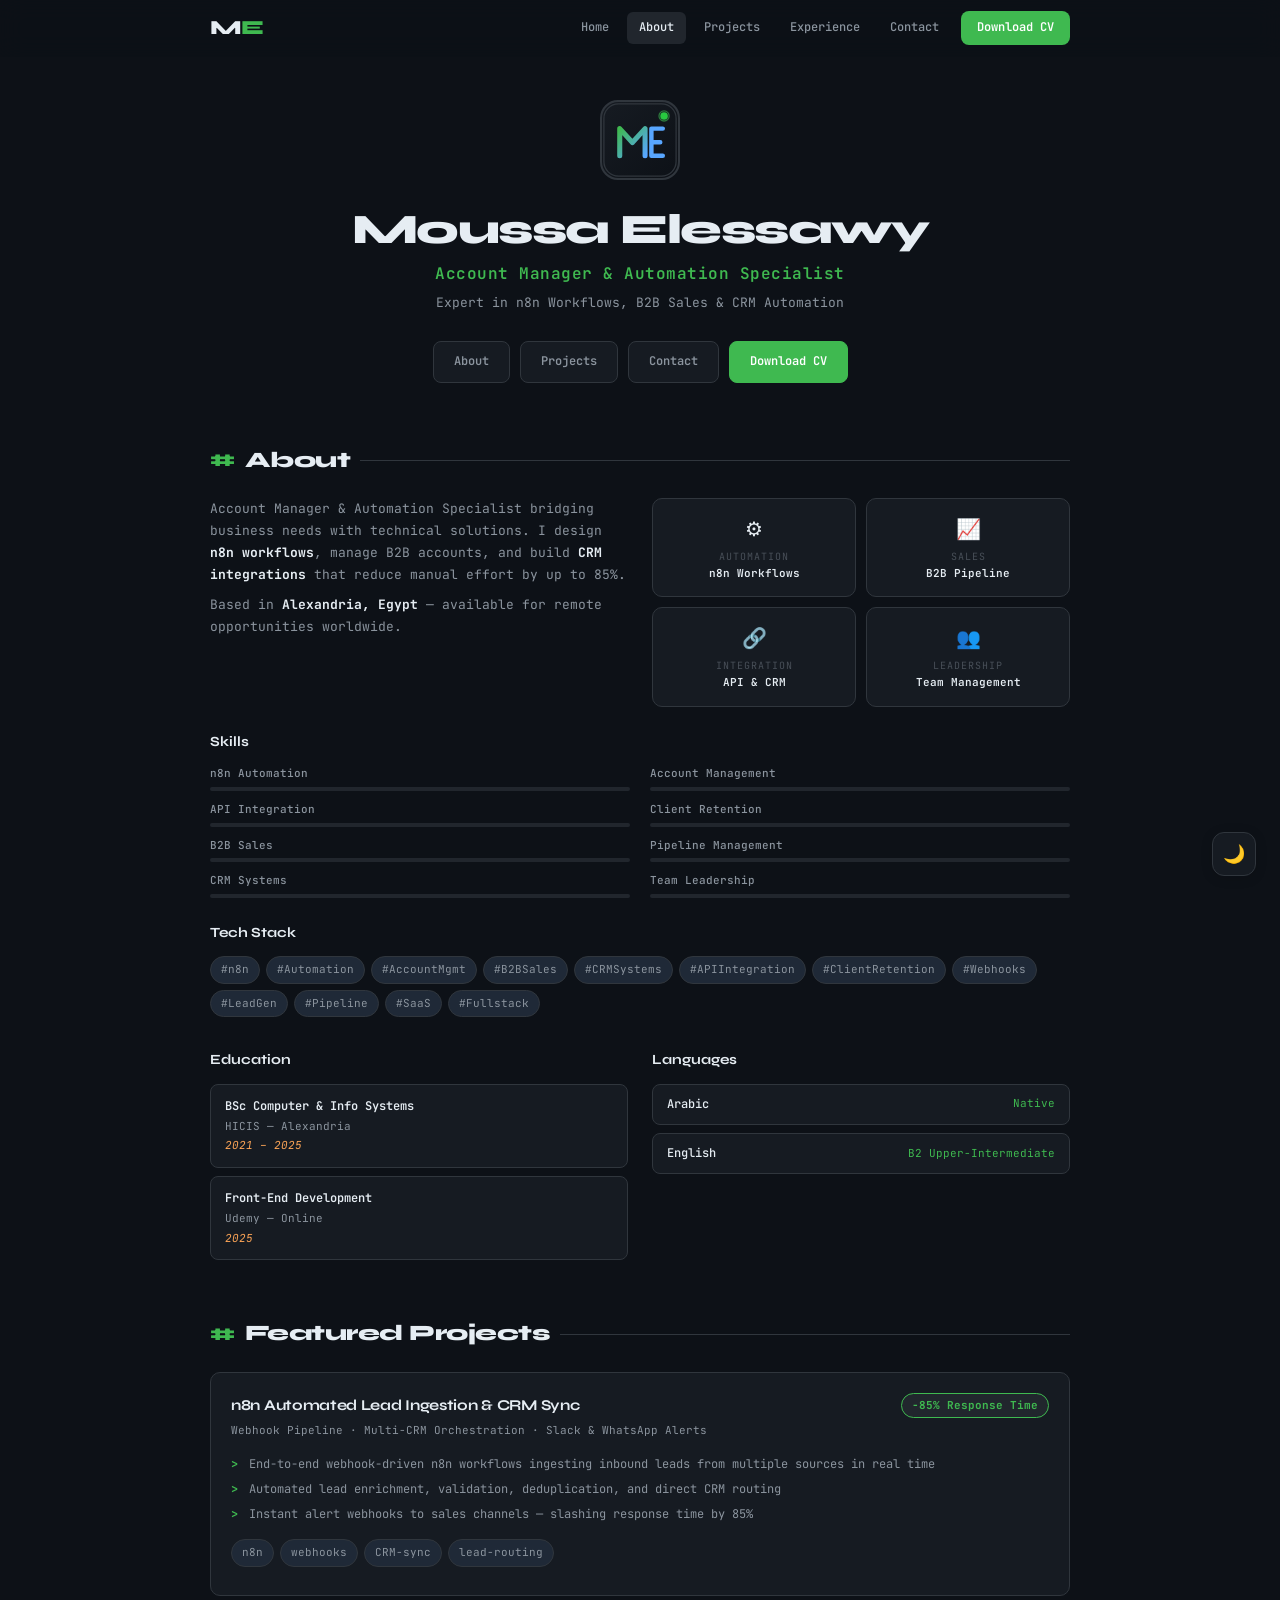
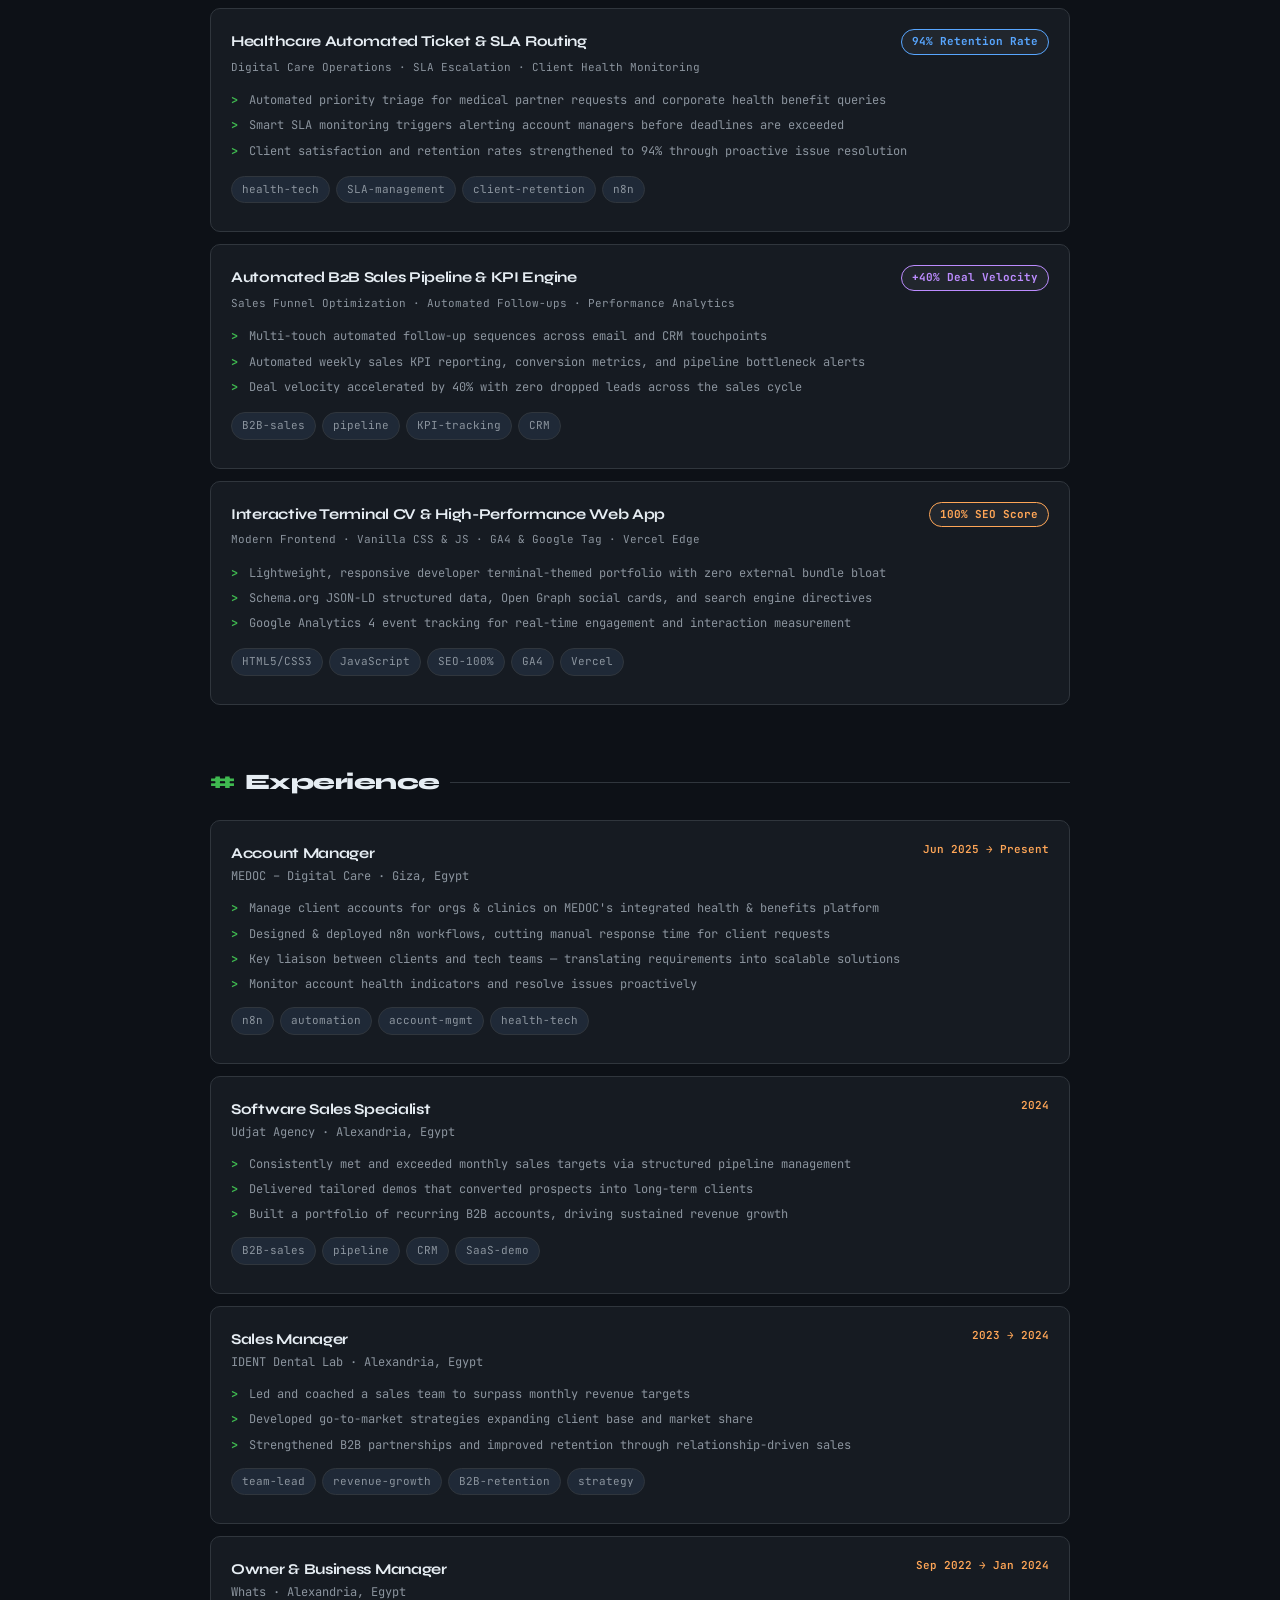
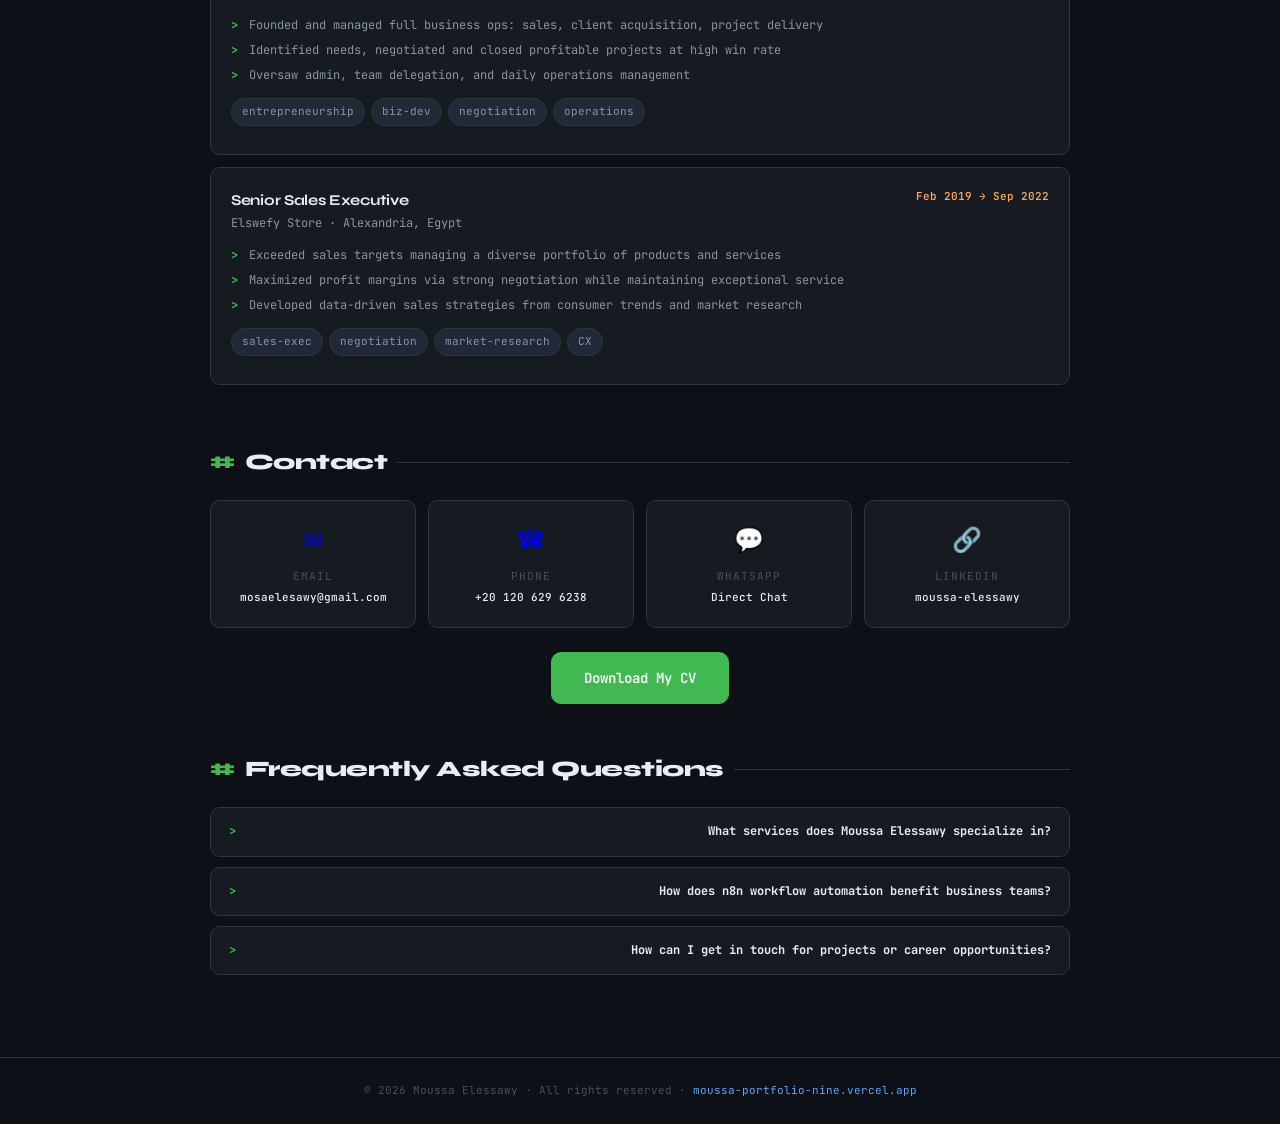
==== commit d8ffc914: "Redesign portfolio for recruiter UX optimization - Add sticky navigation with section links and Down" ====
--- a/index.html
+++ b/index.html
@@ -171,344 +171,326 @@
 <body>
 
 <div id="prog"></div>
+
+<!-- STICKY NAVIGATION -->
+<nav class="nav" id="nav" role="navigation" aria-label="Main navigation">
+  <div class="nav-inner">
+    <a href="#home" class="nav-logo">M<span>E</span></a>
+    <div class="nav-links" id="navLinks">
+      <a href="#home" class="nav-link active">Home</a>
+      <a href="#about" class="nav-link">About</a>
+      <a href="#projects" class="nav-link">Projects</a>
+      <a href="#experience" class="nav-link">Experience</a>
+      <a href="#contact" class="nav-link">Contact</a>
+      <a href="/cv" class="nav-cta" id="nav-cv">Download CV</a>
+    </div>
+    <button class="nav-toggle" id="navToggle" aria-label="Toggle navigation menu">
+      <span></span><span></span><span></span>
+    </button>
+  </div>
+</nav>
+
+<main>
+
+  <!-- HERO SECTION -->
+  <section class="hero" id="home">
+    <div class="hero-content">
+      <img src="/avatar.svg" alt="Moussa Elessawy" width="80" height="80" class="hero-avatar" loading="eager">
+      <h1 class="hero-name">Moussa Elessawy</h1>
+      <p class="hero-title">Account Manager &amp; Automation Specialist</p>
+      <p class="hero-subtitle">Expert in n8n Workflows, B2B Sales &amp; CRM Automation</p>
+      <div class="hero-ctas">
+        <a href="#about" class="btn btn-outline">About</a>
+        <a href="#projects" class="btn btn-outline">Projects</a>
+        <a href="#contact" class="btn btn-outline">Contact</a>
+        <a href="/cv" class="btn btn-primary" id="hero-cv">Download CV</a>
+      </div>
+    </div>
+  </section>
+
+  <!-- ABOUT SECTION -->
+  <section class="section" id="about">
+    <h2 class="section-title">About</h2>
+    <div class="about-grid">
+      <div class="about-text">
+        <p>Account Manager &amp; Automation Specialist bridging business needs with technical solutions. I design <strong>n8n workflows</strong>, manage B2B accounts, and build <strong>CRM integrations</strong> that reduce manual effort by up to 85%.</p>
+        <p>Based in <strong>Alexandria, Egypt</strong> &mdash; available for remote opportunities worldwide.</p>
+      </div>
+      <div class="about-quick">
+        <div class="quick-card">
+          <div class="quick-icon">&#9881;</div>
+          <div class="quick-label">Automation</div>
+          <div class="quick-value">n8n Workflows</div>
+        </div>
+        <div class="quick-card">
+          <div class="quick-icon">&#128200;</div>
+          <div class="quick-label">Sales</div>
+          <div class="quick-value">B2B Pipeline</div>
+        </div>
+        <div class="quick-card">
+          <div class="quick-icon">&#128279;</div>
+          <div class="quick-label">Integration</div>
+          <div class="quick-value">API &amp; CRM</div>
+        </div>
+        <div class="quick-card">
+          <div class="quick-icon">&#128101;</div>
+          <div class="quick-label">Leadership</div>
+          <div class="quick-value">Team Management</div>
+        </div>
+      </div>
+    </div>
+
+    <h3 class="subsection-title">Skills</h3>
+    <div class="skills-grid">
+      <div class="skill-item"><span class="skill-name">n8n Automation</span><div class="skill-bar"><div class="skill-fill" data-w="92"></div></div></div>
+      <div class="skill-item"><span class="skill-name">Account Management</span><div class="skill-bar"><div class="skill-fill" data-w="95"></div></div></div>
+      <div class="skill-item"><span class="skill-name">API Integration</span><div class="skill-bar"><div class="skill-fill" data-w="88"></div></div></div>
+      <div class="skill-item"><span class="skill-name">Client Retention</span><div class="skill-bar"><div class="skill-fill" data-w="93"></div></div></div>
+      <div class="skill-item"><span class="skill-name">B2B Sales</span><div class="skill-bar"><div class="skill-fill" data-w="91"></div></div></div>
+      <div class="skill-item"><span class="skill-name">Pipeline Management</span><div class="skill-bar"><div class="skill-fill" data-w="89"></div></div></div>
+      <div class="skill-item"><span class="skill-name">CRM Systems</span><div class="skill-bar"><div class="skill-fill" data-w="85"></div></div></div>
+      <div class="skill-item"><span class="skill-name">Team Leadership</span><div class="skill-bar"><div class="skill-fill" data-w="84"></div></div></div>
+    </div>
+
+    <h3 class="subsection-title">Tech Stack</h3>
+    <div class="tags">
+      <span class="tag">#n8n</span>
+      <span class="tag">#Automation</span>
+      <span class="tag">#AccountMgmt</span>
+      <span class="tag">#B2BSales</span>
+      <span class="tag">#CRMSystems</span>
+      <span class="tag">#APIIntegration</span>
+      <span class="tag">#ClientRetention</span>
+      <span class="tag">#Webhooks</span>
+      <span class="tag">#LeadGen</span>
+      <span class="tag">#Pipeline</span>
+      <span class="tag">#SaaS</span>
+      <span class="tag">#Fullstack</span>
+    </div>
+
+    <div class="about-row">
+      <div class="about-col">
+        <h3 class="subsection-title">Education</h3>
+        <div class="edu-item">
+          <div class="edu-degree">BSc Computer &amp; Info Systems</div>
+          <div class="edu-school">HICIS &mdash; Alexandria</div>
+          <div class="edu-year">2021 &ndash; 2025</div>
+        </div>
+        <div class="edu-item">
+          <div class="edu-degree">Front-End Development</div>
+          <div class="edu-school">Udemy &mdash; Online</div>
+          <div class="edu-year">2025</div>
+        </div>
+      </div>
+      <div class="about-col">
+        <h3 class="subsection-title">Languages</h3>
+        <div class="lang-item"><span class="lang-name">Arabic</span><span class="lang-level">Native</span></div>
+        <div class="lang-item"><span class="lang-name">English</span><span class="lang-level">B2 Upper-Intermediate</span></div>
+      </div>
+    </div>
+  </section>
+
+  <!-- PROJECTS SECTION -->
+  <section class="section" id="projects">
+    <h2 class="section-title">Featured Projects</h2>
+
+    <article class="project-card reveal">
+      <div class="project-header">
+        <h3 class="project-name">n8n Automated Lead Ingestion &amp; CRM Sync</h3>
+        <span class="project-metric metric-green">-85% Response Time</span>
+      </div>
+      <p class="project-co">Webhook Pipeline &middot; Multi-CRM Orchestration &middot; Slack &amp; WhatsApp Alerts</p>
+      <ul class="project-bullets">
+        <li>End-to-end webhook-driven n8n workflows ingesting inbound leads from multiple sources in real time</li>
+        <li>Automated lead enrichment, validation, deduplication, and direct CRM routing</li>
+        <li>Instant alert webhooks to sales channels &mdash; slashing response time by 85%</li>
+      </ul>
+      <div class="tags"><span class="tag">n8n</span><span class="tag">webhooks</span><span class="tag">CRM-sync</span><span class="tag">lead-routing</span></div>
+    </article>
+
+    <article class="project-card reveal">
+      <div class="project-header">
+        <h3 class="project-name">Healthcare Automated Ticket &amp; SLA Routing</h3>
+        <span class="project-metric metric-cyan">94% Retention Rate</span>
+      </div>
+      <p class="project-co">Digital Care Operations &middot; SLA Escalation &middot; Client Health Monitoring</p>
+      <ul class="project-bullets">
+        <li>Automated priority triage for medical partner requests and corporate health benefit queries</li>
+        <li>Smart SLA monitoring triggers alerting account managers before deadlines are exceeded</li>
+        <li>Client satisfaction and retention rates strengthened to 94% through proactive issue resolution</li>
+      </ul>
+      <div class="tags"><span class="tag">health-tech</span><span class="tag">SLA-management</span><span class="tag">client-retention</span><span class="tag">n8n</span></div>
+    </article>
+
+    <article class="project-card reveal">
+      <div class="project-header">
+        <h3 class="project-name">Automated B2B Sales Pipeline &amp; KPI Engine</h3>
+        <span class="project-metric metric-purple">+40% Deal Velocity</span>
+      </div>
+      <p class="project-co">Sales Funnel Optimization &middot; Automated Follow-ups &middot; Performance Analytics</p>
+      <ul class="project-bullets">
+        <li>Multi-touch automated follow-up sequences across email and CRM touchpoints</li>
+        <li>Automated weekly sales KPI reporting, conversion metrics, and pipeline bottleneck alerts</li>
+        <li>Deal velocity accelerated by 40% with zero dropped leads across the sales cycle</li>
+      </ul>
+      <div class="tags"><span class="tag">B2B-sales</span><span class="tag">pipeline</span><span class="tag">KPI-tracking</span><span class="tag">CRM</span></div>
+    </article>
+
+    <article class="project-card reveal">
+      <div class="project-header">
+        <h3 class="project-name">Interactive Terminal CV &amp; High-Performance Web App</h3>
+        <span class="project-metric metric-orange">100% SEO Score</span>
+      </div>
+      <p class="project-co">Modern Frontend &middot; Vanilla CSS &amp; JS &middot; GA4 &amp; Google Tag &middot; Vercel Edge</p>
+      <ul class="project-bullets">
+        <li>Lightweight, responsive developer terminal-themed portfolio with zero external bundle bloat</li>
+        <li>Schema.org JSON-LD structured data, Open Graph social cards, and search engine directives</li>
+        <li>Google Analytics 4 event tracking for real-time engagement and interaction measurement</li>
+      </ul>
+      <div class="tags"><span class="tag">HTML5/CSS3</span><span class="tag">JavaScript</span><span class="tag">SEO-100%</span><span class="tag">GA4</span><span class="tag">Vercel</span></div>
+    </article>
+  </section>
+
+  <!-- EXPERIENCE SECTION -->
+  <section class="section" id="experience">
+    <h2 class="section-title">Experience</h2>
+
+    <div class="exp-card reveal">
+      <div class="exp-top">
+        <h3 class="exp-role">Account Manager</h3>
+        <span class="exp-date">Jun 2025 &rarr; Present</span>
+      </div>
+      <div class="exp-company">MEDOC &ndash; Digital Care &middot; Giza, Egypt</div>
+      <ul class="exp-bullets">
+        <li>Manage client accounts for orgs &amp; clinics on MEDOC's integrated health &amp; benefits platform</li>
+        <li>Designed &amp; deployed n8n workflows, cutting manual response time for client requests</li>
+        <li>Key liaison between clients and tech teams &mdash; translating requirements into scalable solutions</li>
+        <li>Monitor account health indicators and resolve issues proactively</li>
+      </ul>
+      <div class="tags"><span class="tag">n8n</span><span class="tag">automation</span><span class="tag">account-mgmt</span><span class="tag">health-tech</span></div>
+    </div>
+
+    <div class="exp-card reveal">
+      <div class="exp-top">
+        <h3 class="exp-role">Software Sales Specialist</h3>
+        <span class="exp-date">2024</span>
+      </div>
+      <div class="exp-company">Udjat Agency &middot; Alexandria, Egypt</div>
+      <ul class="exp-bullets">
+        <li>Consistently met and exceeded monthly sales targets via structured pipeline management</li>
+        <li>Delivered tailored demos that converted prospects into long-term clients</li>
+        <li>Built a portfolio of recurring B2B accounts, driving sustained revenue growth</li>
+      </ul>
+      <div class="tags"><span class="tag">B2B-sales</span><span class="tag">pipeline</span><span class="tag">CRM</span><span class="tag">SaaS-demo</span></div>
+    </div>
+
+    <div class="exp-card reveal">
+      <div class="exp-top">
+        <h3 class="exp-role">Sales Manager</h3>
+        <span class="exp-date">2023 &rarr; 2024</span>
+      </div>
+      <div class="exp-company">IDENT Dental Lab &middot; Alexandria, Egypt</div>
+      <ul class="exp-bullets">
+        <li>Led and coached a sales team to surpass monthly revenue targets</li>
+        <li>Developed go-to-market strategies expanding client base and market share</li>
+        <li>Strengthened B2B partnerships and improved retention through relationship-driven sales</li>
+      </ul>
+      <div class="tags"><span class="tag">team-lead</span><span class="tag">revenue-growth</span><span class="tag">B2B-retention</span><span class="tag">strategy</span></div>
+    </div>
+
+    <div class="exp-card reveal">
+      <div class="exp-top">
+        <h3 class="exp-role">Owner &amp; Business Manager</h3>
+        <span class="exp-date">Sep 2022 &rarr; Jan 2024</span>
+      </div>
+      <div class="exp-company">Whats &middot; Alexandria, Egypt</div>
+      <ul class="exp-bullets">
+        <li>Founded and managed full business ops: sales, client acquisition, project delivery</li>
+        <li>Identified needs, negotiated and closed profitable projects at high win rate</li>
+        <li>Oversaw admin, team delegation, and daily operations management</li>
+      </ul>
+      <div class="tags"><span class="tag">entrepreneurship</span><span class="tag">biz-dev</span><span class="tag">negotiation</span><span class="tag">operations</span></div>
+    </div>
+
+    <div class="exp-card reveal">
+      <div class="exp-top">
+        <h3 class="exp-role">Senior Sales Executive</h3>
+        <span class="exp-date">Feb 2019 &rarr; Sep 2022</span>
+      </div>
+      <div class="exp-company">Elswefy Store &middot; Alexandria, Egypt</div>
+      <ul class="exp-bullets">
+        <li>Exceeded sales targets managing a diverse portfolio of products and services</li>
+        <li>Maximized profit margins via strong negotiation while maintaining exceptional service</li>
+        <li>Developed data-driven sales strategies from consumer trends and market research</li>
+      </ul>
+      <div class="tags"><span class="tag">sales-exec</span><span class="tag">negotiation</span><span class="tag">market-research</span><span class="tag">CX</span></div>
+    </div>
+  </section>
+
+  <!-- CONTACT SECTION -->
+  <section class="section" id="contact">
+    <h2 class="section-title">Contact</h2>
+    <div class="contact-grid">
+      <a href="mailto:mosaelesawy@gmail.com" class="contact-card" id="contact-email">
+        <div class="contact-icon">&#9993;</div>
+        <div class="contact-label">Email</div>
+        <div class="contact-value">mosaelesawy@gmail.com</div>
+      </a>
+      <a href="tel:+201206296238" class="contact-card" id="contact-phone">
+        <div class="contact-icon">&#9742;</div>
+        <div class="contact-label">Phone</div>
+        <div class="contact-value">+20 120 629 6238</div>
+      </a>
+      <a href="https://wa.me/201206296238" target="_blank" rel="noopener noreferrer" class="contact-card" id="contact-whatsapp">
+        <div class="contact-icon">&#128172;</div>
+        <div class="contact-label">WhatsApp</div>
+        <div class="contact-value">Direct Chat</div>
+      </a>
+      <a href="https://linkedin.com/in/moussa-elessawy-217aa6236" target="_blank" rel="noopener noreferrer" class="contact-card" id="contact-linkedin">
+        <div class="contact-icon">&#128279;</div>
+        <div class="contact-label">LinkedIn</div>
+        <div class="contact-value">moussa-elessawy</div>
+      </a>
+    </div>
+    <div class="contact-cv-wrap">
+      <a href="/cv" class="btn btn-primary btn-large" id="contact-cv">Download My CV</a>
+    </div>
+  </section>
+
+  <!-- FAQ SECTION (SEO & RICH SNIPPETS) -->
+  <section class="section" id="faq">
+    <h2 class="section-title">Frequently Asked Questions</h2>
+
+    <div class="faq-item reveal">
+      <div class="faq-q">What services does Moussa Elessawy specialize in?</div>
+      <div class="faq-a">
+        Moussa specializes in end-to-end B2B Account Management, automated n8n workflow engineering, CRM architecture (HubSpot, Salesforce, Zoho), sales pipeline optimization, and custom API/webhook data integrations.
+      </div>
+    </div>
+
+    <div class="faq-item reveal">
+      <div class="faq-q">How does n8n workflow automation benefit business teams?</div>
+      <div class="faq-a">
+        By automating repetitive manual tasks between CRMs, communication channels (Slack, WhatsApp, Email), and internal platforms, businesses reduce response times by up to 85% and eliminate manual data entry errors.
+      </div>
+    </div>
+
+    <div class="faq-item reveal">
+      <div class="faq-q">How can I get in touch for projects or career opportunities?</div>
+      <div class="faq-a">
+        You can reach out directly via phone at <a href="tel:+201206296238" style="color:var(--accent)">+20 120 629 6238</a>, email at <a href="mailto:mosaelesawy@gmail.com" style="color:var(--cyan)">mosaelesawy@gmail.com</a>, WhatsApp chat, or through LinkedIn.
+      </div>
+    </div>
+  </section>
+
+  <!-- FOOTER -->
+  <footer class="site-footer">
+    <p>&copy; 2026 Moussa Elessawy &middot; All rights reserved &middot; <a href="https://moussa-portfolio-nine.vercel.app/">moussa-portfolio-nine.vercel.app</a></p>
+  </footer>
+
+</main>
+
 <button id="toggle" title="Toggle dark/light theme" aria-label="Toggle dark and light theme">🌙</button>
-<canvas id="debris" aria-hidden="true"></canvas>
-
-<main class="wrap">
-
-  <!-- HEADER -->
-  <header class="hdr reveal" role="banner">
-    <div class="titlebar">
-      <div class="titlebar-left">
-        <div class="dot r"></div><div class="dot y"></div><div class="dot g"></div>
-        <span class="tbar-txt">moussa_elessawy.cv</span>
-      </div>
-      <span class="tbar-txt" style="color:var(--green); font-weight:600;">● available for opportunities</span>
-    </div>
-    <div class="hdr-body">
-      <div class="prompt">
-        <span class="p-user">moussa</span>
-        <span style="color:var(--text3)">@career</span>
-        <span class="p-path">~/profile</span>
-        <span class="p-cmd">$ cat</span>
-        <span style="color:var(--text2)">me.json</span>
-        <span class="blink"></span>
-      </div>
-      <div class="hdr-main">
-        <h1 class="name">Moussa<br><span>Elessawy</span></h1>
-        <img src="/avatar.svg" alt="Moussa Elessawy - Account Manager and Automation Specialist" width="52" height="52" class="avatar-img" loading="eager">
-      </div>
-      <p class="role">Account Manager · Automation Specialist</p>
-      <div class="contacts">
-        <a href="tel:+201206296238" class="contact" id="contact-phone" aria-label="Call Moussa Elessawy at +20 120 629 6238">
-          <span class="k">phone</span><span class="eq">:</span><span class="v">"+20 120 629 6238"</span>
-        </a>
-        <a href="https://wa.me/201206296238" target="_blank" rel="noopener noreferrer" class="contact" id="contact-whatsapp" aria-label="Chat with Moussa on WhatsApp">
-          <span class="k">whatsapp</span><span class="eq">:</span><span class="v">"direct-chat"</span>
-        </a>
-        <a href="mailto:mosaelesawy@gmail.com" class="contact" id="contact-email" aria-label="Email Moussa Elessawy at mosaelesawy@gmail.com">
-          <span class="k">email</span><span class="eq">:</span><span class="v">"mosaelesawy@gmail.com"</span>
-        </a>
-        <span class="contact">
-          <span class="k">city</span><span class="eq">:</span><span class="v">"Alexandria, EG"</span>
-        </span>
-        <a href="https://linkedin.com/in/moussa-elessawy-217aa6236" target="_blank" rel="noopener noreferrer" class="contact" id="contact-linkedin" aria-label="View Moussa Elessawy LinkedIn Profile">
-          <span class="k">linkedin</span><span class="eq">:</span><span class="v">"moussa-elessawy"</span>
-        </a>
-      </div>
-    </div>
-  </header>
-
-  <!-- GRID -->
-  <div class="grid">
-
-    <!-- SIDEBAR -->
-    <aside class="panel" aria-label="Skills, Education, Tags and Languages">
-
-      <h2 class="slabel reveal">skills</h2>
-      <div class="skill reveal"><div class="skill-head"><span class="sn">n8n Automation</span><span class="sp">92%</span></div><div class="bar"><div class="bar-fill bf-g" data-w="92"></div></div></div>
-      <div class="skill reveal"><div class="skill-head"><span class="sn">Account Mgmt</span><span class="sp">95%</span></div><div class="bar"><div class="bar-fill bf-g" data-w="95"></div></div></div>
-      <div class="skill reveal"><div class="skill-head"><span class="sn">API Integration</span><span class="sp">88%</span></div><div class="bar"><div class="bar-fill bf-c" data-w="88"></div></div></div>
-      <div class="skill reveal"><div class="skill-head"><span class="sn">Client Retention</span><span class="sp">93%</span></div><div class="bar"><div class="bar-fill bf-g" data-w="93"></div></div></div>
-      <div class="skill reveal"><div class="skill-head"><span class="sn">B2B Sales</span><span class="sp">91%</span></div><div class="bar"><div class="bar-fill bf-c" data-w="91"></div></div></div>
-      <div class="skill reveal"><div class="skill-head"><span class="sn">Pipeline Mgmt</span><span class="sp">89%</span></div><div class="bar"><div class="bar-fill bf-c" data-w="89"></div></div></div>
-      <div class="skill reveal"><div class="skill-head"><span class="sn">CRM Systems</span><span class="sp">85%</span></div><div class="bar"><div class="bar-fill bf-p" data-w="85"></div></div></div>
-      <div class="skill reveal"><div class="skill-head"><span class="sn">Team Leadership</span><span class="sp">84%</span></div><div class="bar"><div class="bar-fill bf-p" data-w="84"></div></div></div>
-
-      <h2 class="slabel reveal">tech</h2>
-      <div class="skill reveal"><div class="skill-head"><span class="sn">HTML/CSS/JS</span><span class="sp">80%</span></div><div class="bar"><div class="bar-fill bf-c" data-w="80"></div></div></div>
-      <div class="skill reveal"><div class="skill-head"><span class="sn">React</span><span class="sp">72%</span></div><div class="bar"><div class="bar-fill bf-c" data-w="72"></div></div></div>
-      <div class="skill reveal"><div class="skill-head"><span class="sn">REST APIs</span><span class="sp">86%</span></div><div class="bar"><div class="bar-fill bf-g" data-w="86"></div></div></div>
-      <div class="skill reveal"><div class="skill-head"><span class="sn">Digital Marketing</span><span class="sp">78%</span></div><div class="bar"><div class="bar-fill bf-p" data-w="78"></div></div></div>
-
-      <h2 class="slabel reveal">keywords &amp; tags</h2>
-      <div class="tags reveal" style="margin-top: 4px; margin-bottom: 8px;">
-        <span class="tag">#n8n</span>
-        <span class="tag">#Automation</span>
-        <span class="tag">#AccountMgmt</span>
-        <span class="tag">#B2BSales</span>
-        <span class="tag">#CRMSystems</span>
-        <span class="tag">#APIIntegration</span>
-        <span class="tag">#ClientRetention</span>
-        <span class="tag">#Webhooks</span>
-        <span class="tag">#LeadGen</span>
-        <span class="tag">#Pipeline</span>
-        <span class="tag">#SaaS</span>
-        <span class="tag">#Fullstack</span>
-      </div>
-
-      <h2 class="slabel reveal">education</h2>
-      <div class="edu reveal">
-        <h3 class="edu-deg">BSc Computer &amp; Info Systems</h3>
-        <div class="edu-school">HICIS — Alexandria</div>
-        <div class="edu-yr">2021 – 2025</div>
-      </div>
-      <div class="edu reveal">
-        <h3 class="edu-deg">Front-End Development</h3>
-        <div class="edu-school">Udemy — Online</div>
-        <div class="edu-yr">2025</div>
-      </div>
-
-      <h2 class="slabel reveal">languages</h2>
-      <div class="lang reveal"><span class="ln">Arabic</span><span class="ll">native</span></div>
-      <div class="lang reveal"><span class="ln">English</span><span class="ll">B2 upper-int</span></div>
-
-    </aside>
-
-    <!-- MAIN -->
-    <section class="panel" aria-label="Professional Experience, Projects and FAQ">
-
-      <div class="summary reveal">
-        <span class="cm">/* </span>Account Manager &amp; Automation Specialist bridging business needs with technical solutions.
-        Designing n8n workflows · Healthcare &amp; Tech sectors · Reducing manual effort · Delivering client value<span class="cm"> */</span>
-      </div>
-
-      <h2 class="slabel reveal">featured projects &amp; automations</h2>
-
-      <article class="job reveal">
-        <div class="job-top">
-          <h3 class="job-title">n8n Automated Lead Ingestion &amp; CRM Sync</h3>
-          <div class="job-date" style="color:var(--green); font-weight:600;">⚡ -85% Response Time</div>
-        </div>
-        <div class="job-co">Webhook Pipeline · Multi-CRM Orchestration · Slack &amp; WhatsApp Alerts</div>
-        <ul class="bullets">
-          <li>Engineered end-to-end webhook-driven n8n workflows that ingest inbound leads from multiple sources in real time.</li>
-          <li>Implemented automated lead enrichment, validation, deduplication, and direct routing into CRM systems.</li>
-          <li>Integrated instant alert webhooks to sales channels, slashing average lead response time by 85%.</li>
-        </ul>
-        <div class="tags">
-          <span class="tag">n8n</span>
-          <span class="tag">workflow-automation</span>
-          <span class="tag">CRM-sync</span>
-          <span class="tag">webhooks</span>
-          <span class="tag">lead-routing</span>
-          <span class="tag">API-integration</span>
-        </div>
-      </article>
-
-      <article class="job reveal">
-        <div class="job-top">
-          <h3 class="job-title">Healthcare Automated Ticket &amp; SLA Routing</h3>
-          <div class="job-date" style="color:var(--cyan); font-weight:600;">📈 94% Retention Rate</div>
-        </div>
-        <div class="job-co">Digital Care Operations · SLA Escalation · Client Health Monitoring</div>
-        <ul class="bullets">
-          <li>Automated priority triage for medical partner requests and corporate health benefit queries.</li>
-          <li>Created smart SLA monitoring triggers to alert account managers before deadlines are exceeded.</li>
-          <li>Strengthened client satisfaction and account retention rates to 94% through proactive issue resolution.</li>
-        </ul>
-        <div class="tags">
-          <span class="tag">health-tech</span>
-          <span class="tag">SLA-management</span>
-          <span class="tag">client-retention</span>
-          <span class="tag">n8n</span>
-          <span class="tag">account-health</span>
-        </div>
-      </article>
-
-      <article class="job reveal">
-        <div class="job-top">
-          <h3 class="job-title">Automated B2B Sales Pipeline &amp; KPI Engine</h3>
-          <div class="job-date" style="color:var(--purple); font-weight:600;">🎯 +40% Deal Velocity</div>
-        </div>
-        <div class="job-co">Sales Funnel Optimization · Automated Follow-ups · Performance Analytics</div>
-        <ul class="bullets">
-          <li>Built multi-touch automated follow-up sequences across email and CRM touchpoints.</li>
-          <li>Automated weekly sales performance KPI reporting, conversion metrics, and pipeline bottleneck alerts.</li>
-          <li>Accelerated deal velocity by 40% while ensuring zero dropped leads across the sales cycle.</li>
-        </ul>
-        <div class="tags">
-          <span class="tag">B2B-sales</span>
-          <span class="tag">pipeline-automation</span>
-          <span class="tag">KPI-tracking</span>
-          <span class="tag">sales-velocity</span>
-          <span class="tag">CRM</span>
-        </div>
-      </article>
-
-      <article class="job reveal">
-        <div class="job-top">
-          <h3 class="job-title">Interactive Terminal CV &amp; High-Performance Web App</h3>
-          <div class="job-date" style="color:var(--orange); font-weight:600;">🚀 100% SEO Score</div>
-        </div>
-        <div class="job-co">Modern Frontend · Vanilla CSS &amp; JS · GA4 &amp; Google Tag · Vercel Edge</div>
-        <ul class="bullets">
-          <li>Designed a lightweight, responsive developer terminal-themed portfolio with zero external bundle bloat.</li>
-          <li>Embedded Schema.org JSON-LD structured data, Open Graph social cards, and search engine directives.</li>
-          <li>Configured Google Analytics 4 event tracking for real-time engagement and interaction measurement.</li>
-        </ul>
-        <div class="tags">
-          <span class="tag">HTML5/CSS3</span>
-          <span class="tag">JavaScript</span>
-          <span class="tag">SEO-100%</span>
-          <span class="tag">GA4</span>
-          <span class="tag">Vercel</span>
-        </div>
-      </article>
-
-      <h2 class="slabel reveal">experience</h2>
-
-      <article class="job reveal">
-        <div class="job-top">
-          <h3 class="job-title">Account Manager</h3>
-          <div class="job-date">Jun 2025 → now</div>
-        </div>
-        <div class="job-co">MEDOC – Digital Care · Giza, Egypt</div>
-        <ul class="bullets">
-          <li>Managed client accounts for orgs &amp; clinics on MEDOC's integrated health &amp; benefits platform.</li>
-          <li>Designed &amp; deployed n8n workflows, cutting manual response time for client requests.</li>
-          <li>Key liaison between clients and tech teams — translating requirements into scalable solutions.</li>
-          <li>Monitored account health indicators and resolved issues proactively.</li>
-        </ul>
-        <div class="tags">
-          <span class="tag">n8n</span>
-          <span class="tag">automation</span>
-          <span class="tag">account-mgmt</span>
-          <span class="tag">health-tech</span>
-          <span class="tag">client-retention</span>
-          <span class="tag">webhooks</span>
-          <span class="tag">CRM-integration</span>
-        </div>
-      </article>
-
-      <article class="job reveal">
-        <div class="job-top">
-          <h3 class="job-title">Software Sales Specialist</h3>
-          <div class="job-date">2024</div>
-        </div>
-        <div class="job-co">Udjat Agency · Alexandria, Egypt</div>
-        <ul class="bullets">
-          <li>Consistently met and exceeded monthly sales targets via structured pipeline management.</li>
-          <li>Delivered tailored demos that converted prospects into long-term clients.</li>
-          <li>Built a portfolio of recurring B2B accounts, driving sustained revenue growth.</li>
-        </ul>
-        <div class="tags">
-          <span class="tag">B2B-sales</span>
-          <span class="tag">pipeline</span>
-          <span class="tag">CRM</span>
-          <span class="tag">digital-marketing</span>
-          <span class="tag">SaaS-demo</span>
-          <span class="tag">client-acquisition</span>
-        </div>
-      </article>
-
-      <article class="job reveal">
-        <div class="job-top">
-          <h3 class="job-title">Sales Manager</h3>
-          <div class="job-date">2023 → 2024</div>
-        </div>
-        <div class="job-co">IDENT Dental Lab · Alexandria, Egypt</div>
-        <ul class="bullets">
-          <li>Led and coached a sales team to surpass monthly revenue targets.</li>
-          <li>Developed go-to-market strategies expanding client base and market share.</li>
-          <li>Strengthened B2B partnerships and improved retention through relationship-driven sales.</li>
-        </ul>
-        <div class="tags">
-          <span class="tag">team-lead</span>
-          <span class="tag">revenue-growth</span>
-          <span class="tag">B2B-retention</span>
-          <span class="tag">strategy</span>
-          <span class="tag">market-expansion</span>
-          <span class="tag">sales-coaching</span>
-        </div>
-      </article>
-
-      <article class="job reveal">
-        <div class="job-top">
-          <h3 class="job-title">Owner &amp; Business Manager</h3>
-          <div class="job-date">Sep 2022 → Jan 2024</div>
-        </div>
-        <div class="job-co">Whats · Alexandria, Egypt</div>
-        <ul class="bullets">
-          <li>Founded and managed full business ops: sales, client acquisition, project delivery.</li>
-          <li>Identified needs, negotiated and closed profitable projects at high win rate.</li>
-          <li>Oversaw admin, team delegation, and daily operations management.</li>
-        </ul>
-        <div class="tags">
-          <span class="tag">entrepreneurship</span>
-          <span class="tag">biz-dev</span>
-          <span class="tag">negotiation</span>
-          <span class="tag">operations</span>
-          <span class="tag">project-delivery</span>
-          <span class="tag">deal-closing</span>
-        </div>
-      </article>
-
-      <article class="job reveal">
-        <div class="job-top">
-          <h3 class="job-title">Senior Sales Executive</h3>
-          <div class="job-date">Feb 2019 → Sep 2022</div>
-        </div>
-        <div class="job-co">Elswefy Store · Alexandria, Egypt</div>
-        <ul class="bullets">
-          <li>Exceeded sales targets managing a diverse portfolio of products and services.</li>
-          <li>Maximized profit margins via strong negotiation while maintaining exceptional service.</li>
-          <li>Developed data-driven sales strategies from consumer trends and market research.</li>
-          <li>Maintained detailed activity records through online CRM systems.</li>
-        </ul>
-        <div class="tags">
-          <span class="tag">sales-exec</span>
-          <span class="tag">negotiation</span>
-          <span class="tag">market-research</span>
-          <span class="tag">CX</span>
-          <span class="tag">CRM-records</span>
-          <span class="tag">customer-success</span>
-        </div>
-      </article>
-
-      <!-- FAQ SECTION (SEO & RICH SNIPPETS) -->
-      <h2 class="slabel reveal">frequently asked questions</h2>
-
-      <div class="faq-item reveal">
-        <div class="faq-q">What services does Moussa Elessawy specialize in?</div>
-        <div class="faq-a">
-          Moussa specializes in end-to-end B2B Account Management, automated n8n workflow engineering, CRM architecture (HubSpot, Salesforce, Zoho), sales pipeline optimization, and custom API/webhook data integrations.
-        </div>
-      </div>
-
-      <div class="faq-item reveal">
-        <div class="faq-q">How does n8n workflow automation benefit business teams?</div>
-        <div class="faq-a">
-          By automating repetitive manual tasks between CRMs, communication channels (Slack, WhatsApp, Email), and internal platforms, businesses reduce response times by up to 85% and eliminate manual data entry errors.
-        </div>
-      </div>
-
-      <div class="faq-item reveal">
-        <div class="faq-q">How can I get in touch for projects or career opportunities?</div>
-        <div class="faq-a">
-          You can reach out directly via phone at <a href="tel:+201206296238" style="color:var(--accent)">+20 120 629 6238</a>, email at <a href="mailto:mosaelesawy@gmail.com" style="color:var(--cyan)">mosaelesawy@gmail.com</a>, WhatsApp chat, or through LinkedIn.
-        </div>
-      </div>
-
-    </section>
-  </div>
-
-  <!-- FOOTER -->
-  <footer class="site-footer reveal">
-    <p>© 2026 Moussa Elessawy · All rights reserved · <a href="https://moussa-portfolio-nine.vercel.app/">moussa-portfolio-nine.vercel.app</a></p>
-  </footer>
-
-</main>
 
 <!-- External Script -->
 <script defer src="/script.js"></script>
--- a/style.css
+++ b/style.css
@@ -15,6 +15,8 @@
   --orange:   #ffa657;
   --accent:   #3fb950;
   --tag-bg:   #1f2937;
+  --card-bg:  #161b22;
+  --nav-bg:   rgba(13,17,23,0.92);
 }
 [data-theme="light"] {
   --bg:       #f6f8fa;
@@ -30,9 +32,11 @@
   --orange:   #bc4c00;
   --accent:   #1a7f37;
   --tag-bg:   #eaeef2;
-}
-
-html { scroll-behavior: smooth; }
+  --card-bg:  #ffffff;
+  --nav-bg:   rgba(246,248,250,0.92);
+}
+
+html { scroll-behavior: smooth; scroll-padding-top: 64px; }
 
 body {
   background: var(--bg);
@@ -44,276 +48,580 @@
   min-height: 100vh;
 }
 
-/* ── TOGGLE ── */
-#toggle {
-  position: fixed;
-  top: 20px; right: 20px;
-  z-index: 100;
-  background: var(--surface);
-  border: 1px solid var(--border);
-  color: var(--text2);
-  width: 36px; height: 36px;
-  border-radius: 8px;
-  cursor: pointer;
-  font-size: 16px;
-  display: flex; align-items: center; justify-content: center;
-  transition: background .3s, border-color .3s, transform .2s;
-}
-#toggle:hover { border-color: var(--accent); transform: scale(1.08); }
-
-/* ── PROGRESS ── */
+/* ── PROGRESS BAR ── */
 #prog {
   position: fixed; top: 0; left: 0;
   height: 2px; width: 0;
   background: var(--accent);
+  z-index: 300;
+  transition: width .1s linear;
+}
+
+/* ── THEME TOGGLE ── */
+#toggle {
+  position: fixed;
+  bottom: 24px; right: 24px;
   z-index: 200;
-  transition: width .1s linear;
-}
-
-/* ── LAYOUT ── */
-.wrap {
-  max-width: 860px;
+  background: var(--surface);
+  border: 1px solid var(--border);
+  color: var(--text2);
+  width: 44px; height: 44px;
+  border-radius: 12px;
+  cursor: pointer;
+  font-size: 18px;
+  display: flex; align-items: center; justify-content: center;
+  transition: background .3s, border-color .3s, transform .2s;
+  box-shadow: 0 2px 12px rgba(0,0,0,0.15);
+}
+#toggle:hover { border-color: var(--accent); transform: scale(1.08); }
+
+/* ── STICKY NAVIGATION ── */
+.nav {
+  position: fixed;
+  top: 0; left: 0; right: 0;
+  z-index: 250;
+  background: var(--nav-bg);
+  backdrop-filter: blur(12px);
+  -webkit-backdrop-filter: blur(12px);
+  border-bottom: 1px solid transparent;
+  transition: border-color .3s, background .3s;
+}
+.nav.scrolled {
+  border-bottom-color: var(--border);
+}
+.nav-inner {
+  max-width: 900px;
   margin: 0 auto;
-  padding: 40px 20px 60px;
-}
-
-/* ── HEADER ── */
-.hdr {
-  background: var(--surface);
-  border: 1px solid var(--border);
-  border-radius: 10px;
-  overflow: hidden;
-  margin-bottom: 12px;
-  transition: background .3s, border-color .3s;
-}
-
-.titlebar {
-  background: var(--surface2);
-  border-bottom: 1px solid var(--border);
-  padding: 10px 16px;
-  display: flex; align-items: center; justify-content: space-between;
-  transition: background .3s, border-color .3s;
-}
-.titlebar-left { display: flex; align-items: center; gap: 7px; }
-.dot { width: 11px; height: 11px; border-radius: 50%; }
-.dot.r { background: #ff5f57; }
-.dot.y { background: #febc2e; }
-.dot.g { background: #28c840; }
-.tbar-txt { margin-left: 10px; font-size: 11px; color: var(--text2); }
-
-.hdr-body { padding: 28px 32px 24px; }
-
-.prompt {
-  font-size: 11px; color: var(--text3);
-  margin-bottom: 16px;
-  display: flex; align-items: center; gap: 5px;
-}
-.prompt .p-user { color: var(--green); }
-.prompt .p-path { color: var(--cyan); }
-.prompt .p-cmd  { color: var(--text2); }
-.blink {
-  display: inline-block; width: 8px; height: 14px;
-  background: var(--accent); vertical-align: middle;
-  animation: blink .9s step-end infinite; border-radius: 1px;
-}
-@keyframes blink { 50% { opacity: 0; } }
-
-.hdr-main {
+  padding: 0 20px;
+  height: 56px;
   display: flex;
   align-items: center;
   justify-content: space-between;
-  gap: 20px;
+}
+.nav-logo {
+  font-family: 'Syne', sans-serif;
+  font-size: 20px;
+  font-weight: 800;
+  color: var(--text);
+  text-decoration: none;
+  letter-spacing: -1px;
+}
+.nav-logo span { color: var(--accent); }
+.nav-links {
+  display: flex;
+  align-items: center;
+  gap: 6px;
+}
+.nav-link {
+  font-size: 12px;
+  color: var(--text2);
+  text-decoration: none;
+  padding: 6px 12px;
+  border-radius: 6px;
+  transition: color .2s, background .2s;
+  font-weight: 500;
+}
+.nav-link:hover,
+.nav-link.active {
+  color: var(--text);
+  background: var(--surface2);
+}
+.nav-cta {
+  font-size: 12px;
+  color: #fff;
+  background: var(--accent);
+  text-decoration: none;
+  padding: 7px 16px;
+  border-radius: 8px;
+  font-weight: 600;
+  transition: opacity .2s, transform .2s;
+  margin-left: 4px;
+}
+.nav-cta:hover {
+  opacity: 0.9;
+  transform: translateY(-1px);
+}
+.nav-toggle {
+  display: none;
+  flex-direction: column;
+  gap: 5px;
+  background: none;
+  border: none;
+  cursor: pointer;
+  padding: 4px;
+}
+.nav-toggle span {
+  display: block;
+  width: 22px;
+  height: 2px;
+  background: var(--text2);
+  border-radius: 2px;
+  transition: transform .3s, opacity .3s;
+}
+.nav-toggle.open span:nth-child(1) { transform: translateY(7px) rotate(45deg); }
+.nav-toggle.open span:nth-child(2) { opacity: 0; }
+.nav-toggle.open span:nth-child(3) { transform: translateY(-7px) rotate(-45deg); }
+
+/* ── HERO SECTION ── */
+.hero {
+  padding: 100px 20px 60px;
+  text-align: center;
+}
+.hero-content {
+  max-width: 600px;
+  margin: 0 auto;
+}
+.hero-avatar {
+  width: 80px;
+  height: 80px;
+  border-radius: 18px;
+  border: 2px solid var(--border);
+  background: var(--surface2);
+  margin-bottom: 20px;
+  object-fit: contain;
+}
+.hero-name {
+  font-family: 'Syne', sans-serif;
+  font-size: 42px;
+  font-weight: 800;
+  color: var(--text);
+  letter-spacing: -1.5px;
+  line-height: 1.1;
   margin-bottom: 8px;
 }
-
-.name {
+.hero-title {
+  font-size: 16px;
+  color: var(--accent);
+  font-weight: 600;
+  margin-bottom: 6px;
+  letter-spacing: 0.5px;
+}
+.hero-subtitle {
+  font-size: 13px;
+  color: var(--text2);
+  margin-bottom: 28px;
+}
+.hero-ctas {
+  display: flex;
+  flex-wrap: wrap;
+  gap: 10px;
+  justify-content: center;
+}
+
+/* ── BUTTONS ── */
+.btn {
+  display: inline-flex;
+  align-items: center;
+  justify-content: center;
+  font-family: 'JetBrains Mono', monospace;
+  font-size: 12px;
+  font-weight: 600;
+  text-decoration: none;
+  padding: 10px 20px;
+  border-radius: 8px;
+  border: 1px solid var(--border);
+  cursor: pointer;
+  transition: all .2s;
+}
+.btn-outline {
+  background: var(--surface);
+  color: var(--text2);
+}
+.btn-outline:hover {
+  border-color: var(--accent);
+  color: var(--text);
+  transform: translateY(-2px);
+}
+.btn-primary {
+  background: var(--accent);
+  color: #fff;
+  border-color: var(--accent);
+}
+.btn-primary:hover {
+  opacity: 0.9;
+  transform: translateY(-2px);
+  box-shadow: 0 4px 16px rgba(63,185,80,0.25);
+}
+.btn-large {
+  padding: 14px 32px;
+  font-size: 14px;
+  border-radius: 10px;
+}
+
+/* ── SECTIONS ── */
+.section {
+  max-width: 900px;
+  margin: 0 auto;
+  padding: 0 20px 48px;
+}
+.section-title {
   font-family: 'Syne', sans-serif;
-  font-size: 38px; font-weight: 800;
-  color: var(--text);
-  letter-spacing: -1px; line-height: 1;
-  transition: color .3s;
-}
-.name span { color: var(--accent); }
-
-.avatar-img {
-  width: 52px;
-  height: 52px;
+  font-size: 22px;
+  font-weight: 800;
+  color: var(--text);
+  margin-bottom: 20px;
+  letter-spacing: -0.5px;
+  display: flex;
+  align-items: center;
+  gap: 10px;
+}
+.section-title::before {
+  content: '#';
+  color: var(--accent);
+  font-size: 18px;
+}
+.section-title::after {
+  content: '';
+  flex: 1;
+  height: 1px;
+  background: var(--border);
+}
+.subsection-title {
+  font-size: 14px;
+  font-weight: 700;
+  color: var(--text);
+  margin: 24px 0 12px;
+  font-family: 'Syne', sans-serif;
+}
+
+/* ── ABOUT SECTION ── */
+.about-grid {
+  display: grid;
+  grid-template-columns: 1fr 1fr;
+  gap: 24px;
+  margin-bottom: 8px;
+}
+.about-text p {
+  font-size: 13px;
+  color: var(--text2);
+  line-height: 1.7;
+  margin-bottom: 8px;
+}
+.about-text strong { color: var(--text); }
+.about-quick {
+  display: grid;
+  grid-template-columns: 1fr 1fr;
+  gap: 10px;
+}
+.quick-card {
+  background: var(--surface);
+  border: 1px solid var(--border);
   border-radius: 10px;
-  border: 1px solid var(--border);
+  padding: 14px;
+  text-align: center;
+  transition: border-color .2s, transform .2s;
+}
+.quick-card:hover {
+  border-color: var(--accent);
+  transform: translateY(-2px);
+}
+.quick-icon {
+  font-size: 20px;
+  margin-bottom: 4px;
+}
+.quick-label {
+  font-size: 10px;
+  color: var(--text3);
+  text-transform: uppercase;
+  letter-spacing: 1px;
+}
+.quick-value {
+  font-size: 11px;
+  color: var(--text);
+  font-weight: 600;
+}
+
+/* ── SKILLS ── */
+.skills-grid {
+  display: grid;
+  grid-template-columns: 1fr 1fr;
+  gap: 10px 20px;
+}
+.skill-item {
+  display: flex;
+  flex-direction: column;
+  gap: 4px;
+}
+.skill-name {
+  font-size: 11px;
+  color: var(--text2);
+  font-weight: 500;
+}
+.skill-bar {
+  height: 4px;
   background: var(--surface2);
-  flex-shrink: 0;
-}
-
-.role {
-  font-size: 11.5px; color: var(--text2);
-  letter-spacing: 0.5px;
-  margin-bottom: 20px;
-  font-weight: 500;
-}
-.role::before { content: '// '; color: var(--text3); }
-
-.contacts {
-  display: flex; flex-wrap: wrap; gap: 6px 20px;
-  font-size: 11px;
-}
-.contact { display: flex; align-items: center; gap: 5px; color: var(--text2); text-decoration: none; transition: color .2s; }
-.contact:hover { color: var(--accent); }
-.contact .k { color: var(--purple); }
-.contact .eq { color: var(--text3); }
-.contact .v { color: var(--cyan); }
-
-/* ── GRID ── */
-.grid {
+  border-radius: 4px;
+  overflow: hidden;
+}
+.skill-fill {
+  height: 100%;
+  width: 0;
+  background: var(--accent);
+  border-radius: 4px;
+  transition: width 1s cubic-bezier(.4,0,.2,1);
+}
+
+/* ── TAGS ── */
+.tags {
+  display: flex;
+  flex-wrap: wrap;
+  gap: 6px;
+  margin: 8px 0;
+}
+.tag {
+  font-size: 11px;
+  padding: 4px 10px;
+  border-radius: 20px;
+  background: var(--tag-bg);
+  border: 1px solid var(--border);
+  color: var(--text2);
+  cursor: pointer;
+  transition: transform .2s, color .2s, border-color .2s;
+}
+.tag:hover {
+  transform: translateY(-2px);
+  color: var(--accent);
+  border-color: var(--accent);
+}
+
+/* ── EDUCATION & LANGUAGES ── */
+.about-row {
   display: grid;
-  grid-template-columns: 210px 1fr;
-  gap: 12px;
-}
-
-/* ── PANEL ── */
-.panel {
-  background: var(--surface);
-  border: 1px solid var(--border);
-  border-radius: 10px;
-  padding: 22px 20px;
-  transition: background .3s, border-color .3s;
-}
-
-/* ── SECTION LABEL (H2 semantic) ── */
-.slabel {
-  font-size: 10px; font-weight: 500;
-  color: var(--text3);
-  letter-spacing: 2px;
-  text-transform: uppercase;
-  margin-bottom: 14px;
-  margin-top: 20px;
-  display: flex; align-items: center; gap: 8px;
-}
-.slabel:first-child { margin-top: 0; }
-.slabel::before { content: '#'; color: var(--accent); font-size: 13px; }
-.slabel::after { content: ''; flex: 1; height: 1px; background: var(--border); }
-
-/* ── SKILLS ── */
-.skill { margin-bottom: 9px; }
-.skill-head {
-  display: flex; justify-content: space-between;
-  font-size: 10.5px; margin-bottom: 4px;
-}
-.skill-head .sn { color: var(--text2); }
-.skill-head .sp { color: var(--accent); font-size: 10px; }
-.bar {
-  height: 2px; background: var(--surface2);
-  border-radius: 2px; overflow: hidden;
-  transition: background .3s;
-}
-.bar-fill {
-  height: 100%; width: 0;
-  border-radius: 2px;
-  transition: width 1s cubic-bezier(.4,0,.2,1);
-}
-.bf-g { background: var(--green); }
-.bf-c { background: var(--cyan); }
-.bf-p { background: var(--purple); }
-
-/* ── EDU ── */
-.edu { margin-bottom: 12px; border-left: 2px solid var(--border); padding-left: 10px; transition: border-color .2s; }
-.edu:hover { border-color: var(--accent); }
-.edu-deg { font-size: 10.5px; font-weight: 500; color: var(--text); margin-bottom: 2px; line-height: 1.4; }
-.edu-school { font-size: 10px; color: var(--text2); margin-bottom: 2px; }
-.edu-yr { font-size: 10px; color: var(--orange); font-style: italic; }
-
-/* ── LANG ── */
-.lang {
-  display: flex; justify-content: space-between; align-items: center;
-  padding: 5px 0; border-bottom: 1px solid var(--border);
-  font-size: 11px;
-}
-.lang:last-child { border-bottom: none; }
-.lang .ln { color: var(--text2); }
-.lang .ll { font-size: 10px; color: var(--accent); }
-
-/* ── SUMMARY ── */
-.summary {
-  background: var(--surface2);
-  border: 1px solid var(--border);
-  border-radius: 8px;
-  padding: 14px 16px;
-  margin-bottom: 16px;
-  font-size: 11px; line-height: 1.8; color: var(--text2);
-  transition: background .3s, border-color .3s;
-}
-.summary .cm { color: var(--text3); }
-
-/* ── JOB & CARDS ── */
-.job {
-  border: 1px solid var(--border);
-  border-radius: 8px;
-  padding: 16px;
-  margin-bottom: 10px;
-  transition: border-color .25s, transform .4s ease, box-shadow .25s, background .3s;
-  background: var(--surface);
-  animation: float 6s ease-in-out infinite;
-}
-.job:nth-child(2) { animation-duration: 7s; animation-delay: .5s; }
-.job:nth-child(3) { animation-duration: 5.5s; animation-delay: 1s; }
-.job:nth-child(4) { animation-duration: 8s; animation-delay: 1.5s; }
-.job:nth-child(5) { animation-duration: 6.5s; animation-delay: .3s; }
-
-@keyframes float {
-  0%, 100% { transform: translateY(0); }
-  50%       { transform: translateY(-5px); }
-}
-
-.job:hover {
-  border-color: var(--accent);
-  box-shadow: 0 4px 20px rgba(0,0,0,0.12);
-  animation: none;
-  transform: translateY(-4px);
-}
-
-.job-top {
-  display: flex; justify-content: space-between;
-  align-items: flex-start; margin-bottom: 3px;
-}
-.job-title {
-  font-size: 13px; font-weight: 700;
-  color: var(--text);
-  font-family: 'Syne', sans-serif;
-  letter-spacing: -.3px;
-}
-.job-date {
-  font-size: 10px; color: var(--orange);
-  white-space: nowrap;
-}
-.job-co {
-  font-size: 10.5px; color: var(--text2);
-  margin-bottom: 10px;
-}
-.job-co::before { content: '@ '; color: var(--text3); }
-
-.bullets { list-style: none; margin-bottom: 10px; }
-.bullets li {
-  font-size: 11px; color: var(--text2);
-  padding: 2px 0 2px 16px; position: relative; line-height: 1.65;
-}
-.bullets li::before {
-  content: '–'; position: absolute; left: 0;
-  color: var(--text3);
-}
-
-/* ── FAQ ACCORDION ── */
-.faq-item {
+  grid-template-columns: 1fr 1fr;
+  gap: 24px;
+  margin-top: 8px;
+}
+.edu-item {
+  padding: 12px 14px;
+  background: var(--surface);
   border: 1px solid var(--border);
   border-radius: 8px;
   margin-bottom: 8px;
+  transition: border-color .2s;
+}
+.edu-item:hover { border-color: var(--accent); }
+.edu-degree {
+  font-size: 12px;
+  font-weight: 600;
+  color: var(--text);
+  margin-bottom: 2px;
+}
+.edu-school {
+  font-size: 11px;
+  color: var(--text2);
+  margin-bottom: 2px;
+}
+.edu-year {
+  font-size: 11px;
+  color: var(--orange);
+  font-style: italic;
+}
+.lang-item {
+  display: flex;
+  justify-content: space-between;
+  align-items: center;
+  padding: 10px 14px;
+  background: var(--surface);
+  border: 1px solid var(--border);
+  border-radius: 8px;
+  margin-bottom: 8px;
+  transition: border-color .2s;
+}
+.lang-item:hover { border-color: var(--accent); }
+.lang-name {
+  font-size: 12px;
+  color: var(--text);
+  font-weight: 500;
+}
+.lang-level {
+  font-size: 11px;
+  color: var(--accent);
+}
+
+/* ── PROJECT CARDS ── */
+.project-card {
+  background: var(--surface);
+  border: 1px solid var(--border);
+  border-radius: 10px;
+  padding: 20px;
+  margin-bottom: 12px;
+  transition: border-color .25s, transform .3s, box-shadow .25s;
+}
+.project-card:hover {
+  border-color: var(--accent);
+  box-shadow: 0 4px 20px rgba(0,0,0,0.1);
+  transform: translateY(-3px);
+}
+.project-header {
+  display: flex;
+  justify-content: space-between;
+  align-items: flex-start;
+  gap: 10px;
+  margin-bottom: 4px;
+}
+.project-name {
+  font-family: 'Syne', sans-serif;
+  font-size: 15px;
+  font-weight: 700;
+  color: var(--text);
+  letter-spacing: -0.3px;
+  flex: 1;
+}
+.project-metric {
+  font-size: 11px;
+  font-weight: 700;
+  white-space: nowrap;
+  padding: 3px 10px;
+  border-radius: 20px;
   background: var(--surface2);
+  border: 1px solid var(--border);
+}
+.metric-green { color: var(--green); border-color: var(--green); }
+.metric-cyan { color: var(--cyan); border-color: var(--cyan); }
+.metric-purple { color: var(--purple); border-color: var(--purple); }
+.metric-orange { color: var(--orange); border-color: var(--orange); }
+.project-co {
+  font-size: 11px;
+  color: var(--text2);
+  margin-bottom: 12px;
+}
+.project-bullets {
+  list-style: none;
+  margin-bottom: 12px;
+}
+.project-bullets li {
+  font-size: 12px;
+  color: var(--text2);
+  padding: 3px 0 3px 18px;
+  position: relative;
+  line-height: 1.6;
+}
+.project-bullets li::before {
+  content: '>';
+  position: absolute;
+  left: 0;
+  color: var(--accent);
+  font-weight: 700;
+}
+
+/* ── EXPERIENCE CARDS ── */
+.exp-card {
+  background: var(--surface);
+  border: 1px solid var(--border);
+  border-radius: 10px;
+  padding: 20px;
+  margin-bottom: 12px;
+  transition: border-color .25s, transform .3s, box-shadow .25s;
+}
+.exp-card:hover {
+  border-color: var(--accent);
+  box-shadow: 0 4px 20px rgba(0,0,0,0.1);
+  transform: translateY(-3px);
+}
+.exp-top {
+  display: flex;
+  justify-content: space-between;
+  align-items: flex-start;
+  gap: 10px;
+  margin-bottom: 2px;
+}
+.exp-role {
+  font-family: 'Syne', sans-serif;
+  font-size: 15px;
+  font-weight: 700;
+  color: var(--text);
+  letter-spacing: -0.3px;
+  flex: 1;
+}
+.exp-date {
+  font-size: 11px;
+  color: var(--orange);
+  white-space: nowrap;
+  font-weight: 600;
+}
+.exp-company {
+  font-size: 12px;
+  color: var(--text2);
+  margin-bottom: 10px;
+}
+.exp-bullets {
+  list-style: none;
+  margin-bottom: 10px;
+}
+.exp-bullets li {
+  font-size: 12px;
+  color: var(--text2);
+  padding: 3px 0 3px 18px;
+  position: relative;
+  line-height: 1.6;
+}
+.exp-bullets li::before {
+  content: '>';
+  position: absolute;
+  left: 0;
+  color: var(--accent);
+  font-weight: 700;
+}
+
+/* ── CONTACT SECTION ── */
+.contact-grid {
+  display: grid;
+  grid-template-columns: repeat(4, 1fr);
+  gap: 12px;
+  margin-bottom: 24px;
+}
+.contact-card {
+  display: flex;
+  flex-direction: column;
+  align-items: center;
+  text-align: center;
+  text-decoration: none;
+  background: var(--surface);
+  border: 1px solid var(--border);
+  border-radius: 10px;
+  padding: 20px 12px;
+  transition: border-color .25s, transform .3s, box-shadow .25s;
+}
+.contact-card:hover {
+  border-color: var(--accent);
+  transform: translateY(-3px);
+  box-shadow: 0 4px 20px rgba(0,0,0,0.1);
+}
+.contact-icon {
+  font-size: 24px;
+  margin-bottom: 8px;
+}
+.contact-label {
+  font-size: 11px;
+  color: var(--text3);
+  text-transform: uppercase;
+  letter-spacing: 1px;
+  margin-bottom: 4px;
+}
+.contact-value {
+  font-size: 11px;
+  color: var(--text);
+  font-weight: 500;
+  word-break: break-all;
+}
+.contact-cv-wrap {
+  text-align: center;
+}
+
+/* ── FAQ SECTION ── */
+.faq-item {
+  border: 1px solid var(--border);
+  border-radius: 10px;
+  margin-bottom: 10px;
+  background: var(--surface);
   overflow: hidden;
   transition: border-color .2s;
 }
 .faq-item:hover { border-color: var(--accent); }
 .faq-q {
-  padding: 12px 16px;
-  font-size: 11.5px;
-  font-weight: 600;
+  padding: 14px 18px;
+  font-size: 12px;
+  font-weight: 700;
   color: var(--text);
   cursor: pointer;
   display: flex;
@@ -321,206 +629,20 @@
   align-items: center;
   user-select: none;
 }
-.faq-q::before { content: '❓ '; font-size: 12px; margin-right: 6px; }
-.faq-a {
-  padding: 0 16px 12px;
-  font-size: 11px;
-  color: var(--text2);
-  line-height: 1.7;
-}
-
-/* ── TAGS ── */
-.tags { display: flex; flex-wrap: wrap; gap: 5px; }
-.tag {
-  font-size: 10px; padding: 2px 9px;
-  border-radius: 20px;
-  background: var(--tag-bg);
-  border: 1px solid var(--border);
-  color: var(--text2);
-  cursor: pointer;
-  transition: transform .3s cubic-bezier(.34,1.56,.64,1), color .2s, border-color .2s, background .3s;
-  animation: tagfloat 5s ease-in-out infinite;
-}
-.tag:nth-child(2) { animation-delay: .4s; }
-.tag:nth-child(3) { animation-delay: .8s; }
-.tag:nth-child(4) { animation-delay: 1.2s; }
-@keyframes tagfloat {
-  0%,100% { transform: translateY(0); }
-  50%      { transform: translateY(-2px); }
-}
-.tag:hover {
-  transform: translateY(-5px) scale(1.08) !important;
-  animation: none;
+.faq-q::before {
+  content: '>';
+  margin-right: 10px;
   color: var(--accent);
-  border-color: var(--accent);
-}
-
-/* ── FOOTER ── */
-.site-footer {
-  margin-top: 24px;
-  text-align: center;
-  font-size: 11px;
-  color: var(--text3);
-  padding: 16px 0;
-  border-top: 1px dashed var(--border);
-}
-.site-footer a {
-  color: var(--text2);
-  text-decoration: none;
-  transition: color .2s;
-}
-.site-footer a:hover {
-  color: var(--accent);
-}
-
-/* ── REVEAL ── */
-.reveal {
-  opacity: 0; transform: translateY(20px);
-  transition: opacity .5s ease, transform .5s ease;
-}
-.reveal.in { opacity: 1; transform: translateY(0); }
-
-/* ── FLOATING CODE DEBRIS ── */
-#debris {
-  position: fixed; inset: 0;
-  pointer-events: none; z-index: 0;
-  opacity: .4;
-}
-
-/* ── MOBILE ── */
-@media (max-width: 700px) {
-  body { font-size: 12px; -webkit-text-size-adjust: 100%; }
-
-  #toggle { top: 10px; right: 10px; width: 32px; height: 32px; font-size: 14px; border-radius: 6px; }
-
-  .wrap { padding: 10px 10px 60px; }
-
-  .hdr { margin-bottom: 10px; border-radius: 8px; }
-  .hdr-body { padding: 16px 14px 14px; }
-
-  .titlebar { padding: 8px 12px; }
-  .tbar-txt { font-size: 10px; }
-  .dot { width: 9px; height: 9px; }
-
-  .prompt {
-    font-size: 10px;
-    flex-wrap: wrap;
-    gap: 3px;
-    margin-bottom: 10px;
-  }
-
-  .hdr-main { gap: 10px; }
-  .name { font-size: 26px; margin-bottom: 5px; }
-  .avatar-img { width: 42px; height: 42px; }
-  .role { font-size: 10px; margin-bottom: 12px; letter-spacing: 0.5px; }
-
-  .contacts { flex-direction: column; gap: 5px; }
-  .contact { font-size: 10.5px; }
-  .contact .v { color: var(--cyan); }
-
-  .grid {
-    grid-template-columns: 1fr;
-    grid-template-rows: auto auto;
-    gap: 10px;
-  }
-
-  .panel:first-child  { order: 2; } /* sidebar */
-  .panel:last-child   { order: 1; } /* main    */
-
-  .panel { padding: 14px 12px; border-radius: 8px; }
-
-  .slabel { font-size: 9.5px; margin-top: 14px; margin-bottom: 10px; }
-  .slabel:first-child { margin-top: 0; }
-
-  .skill { margin-bottom: 8px; }
-  .skill-head { font-size: 10.5px; }
-  .bar { height: 3px; }
-
-  .edu { margin-bottom: 10px; }
-  .edu-deg { font-size: 10.5px; }
-  .edu-school { font-size: 10px; }
-  .edu-yr { font-size: 9.5px; }
-
-  .lang { font-size: 10.5px; }
-  .lang .ll { font-size: 9.5px; }
-
-  .summary { font-size: 10.5px; padding: 12px; line-height: 1.75; margin-bottom: 12px; }
-
-  .job {
-    padding: 14px;
-    margin-bottom: 8px;
-    animation: none !important;
-    transform: none !important;
-  }
-  .job:active { border-color: var(--accent); }
-
-  .job-top { display: flex; flex-direction: row; flex-wrap: wrap; gap: 4px; align-items: baseline; margin-bottom: 3px; }
-  .job-title { font-size: 13px; flex: 1; min-width: 0; }
-  .job-date { font-size: 10px; white-space: nowrap; }
-  .job-co { font-size: 10px; margin-bottom: 8px; }
-
-  .bullets li { font-size: 10.5px; line-height: 1.6; }
-
-  .tags { gap: 4px; }
-  .tag {
-    font-size: 9.5px;
-    padding: 2px 8px;
-    animation: none !important;
-    transform: none !important;
-  }
-}
-
-/* ── AVATAR IMAGE ── */
-.avatar-img {
-  border-radius: 14px;
-  border: 2px solid var(--border);
-  background: var(--surface2);
-  flex-shrink: 0;
-  display: block;
-  object-fit: contain;
-}
-.hdr-main {
-  display: flex;
-  align-items: flex-start;
-  gap: 16px;
-  margin-bottom: 4px;
-}
-
-/* ── FAQ ACCORDION ── */
-.faq-item {
-  border: 1px solid var(--border);
-  border-radius: 8px;
-  margin-bottom: 10px;
-  overflow: hidden;
-  background: var(--surface);
-  transition: border-color .2s;
-}
-.faq-item:hover { border-color: var(--accent); }
-
-.faq-q {
-  padding: 14px 18px;
   font-weight: 700;
-  font-size: 12px;
-  color: var(--green);
-  cursor: pointer;
-  position: relative;
-  user-select: none;
-  line-height: 1.5;
-}
-.faq-q::before {
-  content: '▸';
-  margin-right: 10px;
+  transition: transform .25s;
   display: inline-block;
-  transition: transform .25s;
-  color: var(--accent);
 }
 .faq-item.open .faq-q::before { transform: rotate(90deg); }
-
 .faq-a {
   max-height: 0;
   overflow: hidden;
   padding: 0 18px;
-  font-size: 11.5px;
+  font-size: 12px;
   color: var(--text2);
   line-height: 1.75;
   transition: max-height .35s ease, padding .35s ease;
@@ -533,7 +655,7 @@
 /* ── FOOTER ── */
 .site-footer {
   text-align: center;
-  padding: 24px 16px;
+  padding: 24px 20px;
   color: var(--text3);
   font-size: 11px;
   border-top: 1px solid var(--border);
@@ -545,9 +667,105 @@
 }
 .site-footer a:hover { text-decoration: underline; }
 
+/* ── REVEAL ON SCROLL ── */
+.reveal {
+  opacity: 0;
+  transform: translateY(20px);
+  transition: opacity .5s ease, transform .5s ease;
+}
+.reveal.in {
+  opacity: 1;
+  transform: translateY(0);
+}
+
+/* ── MOBILE ── */
+@media (max-width: 768px) {
+  .nav-links {
+    position: fixed;
+    top: 56px;
+    left: 0; right: 0;
+    background: var(--nav-bg);
+    backdrop-filter: blur(12px);
+    -webkit-backdrop-filter: blur(12px);
+    flex-direction: column;
+    padding: 12px 20px;
+    border-bottom: 1px solid var(--border);
+    transform: translateY(-100%);
+    opacity: 0;
+    pointer-events: none;
+    transition: transform .3s, opacity .3s;
+    z-index: 240;
+  }
+  .nav-links.open {
+    transform: translateY(0);
+    opacity: 1;
+    pointer-events: all;
+  }
+  .nav-link {
+    width: 100%;
+    text-align: center;
+    padding: 10px;
+    font-size: 14px;
+  }
+  .nav-cta {
+    width: 100%;
+    text-align: center;
+    padding: 12px;
+    margin-left: 0;
+    margin-top: 4px;
+    font-size: 14px;
+  }
+  .nav-toggle { display: flex; }
+
+  .hero { padding: 80px 16px 40px; }
+  .hero-name { font-size: 30px; }
+  .hero-title { font-size: 14px; }
+  .hero-subtitle { font-size: 12px; }
+  .hero-ctas { gap: 8px; }
+  .hero-ctas .btn { padding: 10px 16px; font-size: 11px; }
+
+  .section { padding: 0 16px 36px; }
+  .section-title { font-size: 18px; }
+
+  .about-grid {
+    grid-template-columns: 1fr;
+    gap: 16px;
+  }
+  .skills-grid { grid-template-columns: 1fr; }
+  .about-row { grid-template-columns: 1fr; gap: 16px; }
+
+  .contact-grid {
+    grid-template-columns: 1fr 1fr;
+    gap: 10px;
+  }
+
+  .project-header,
+  .exp-top {
+    flex-direction: column;
+    gap: 4px;
+  }
+  .project-metric { align-self: flex-start; }
+  .exp-date { white-space: normal; }
+
+  #toggle {
+    bottom: 16px;
+    right: 16px;
+    width: 40px;
+    height: 40px;
+    font-size: 16px;
+  }
+}
+
+@media (max-width: 480px) {
+  .hero-name { font-size: 26px; }
+  .hero-ctas { flex-direction: column; align-items: stretch; }
+  .hero-ctas .btn { width: 100%; }
+  .contact-grid { grid-template-columns: 1fr; }
+}
+
 /* ── PRINT ── */
 @media print {
-  #toggle, #prog, #debris { display: none !important; }
+  #toggle, #prog, .nav { display: none !important; }
   * { animation: none !important; opacity: 1 !important; transform: none !important; }
   body { background: white; }
 }
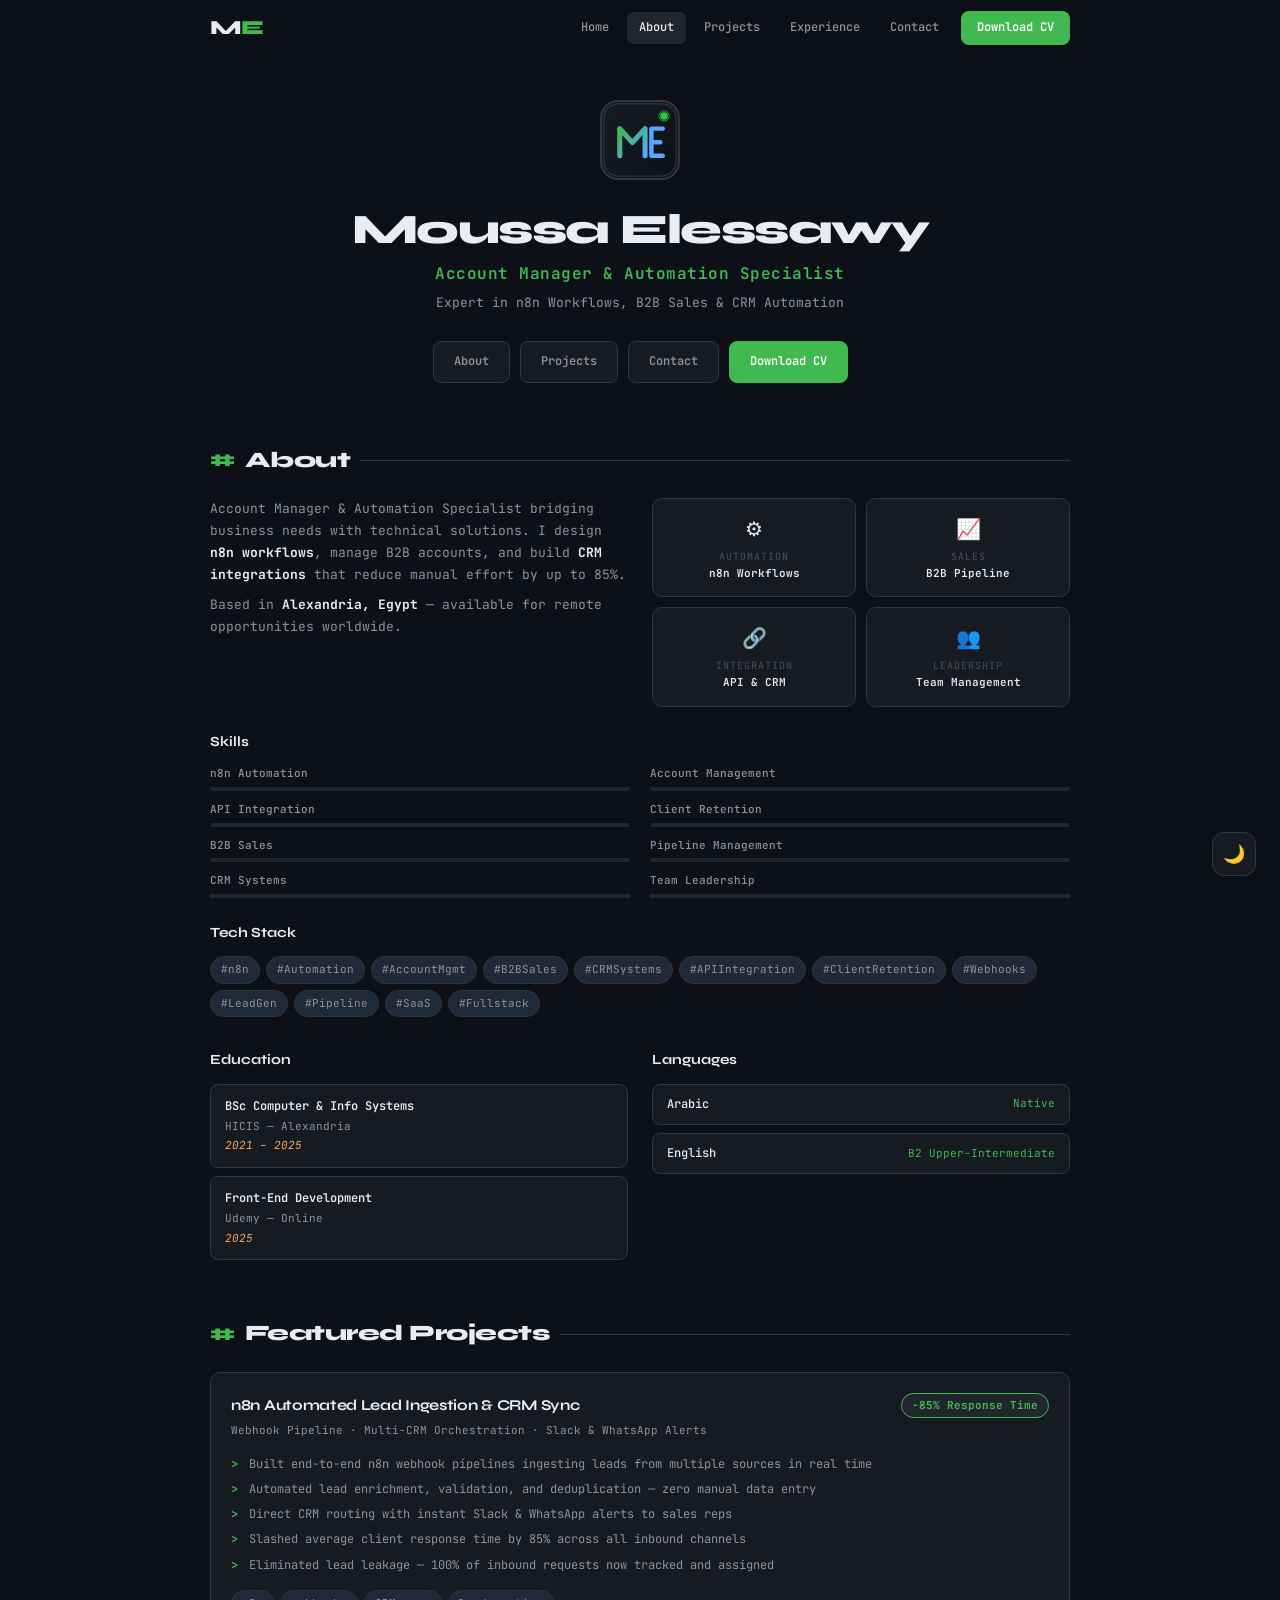
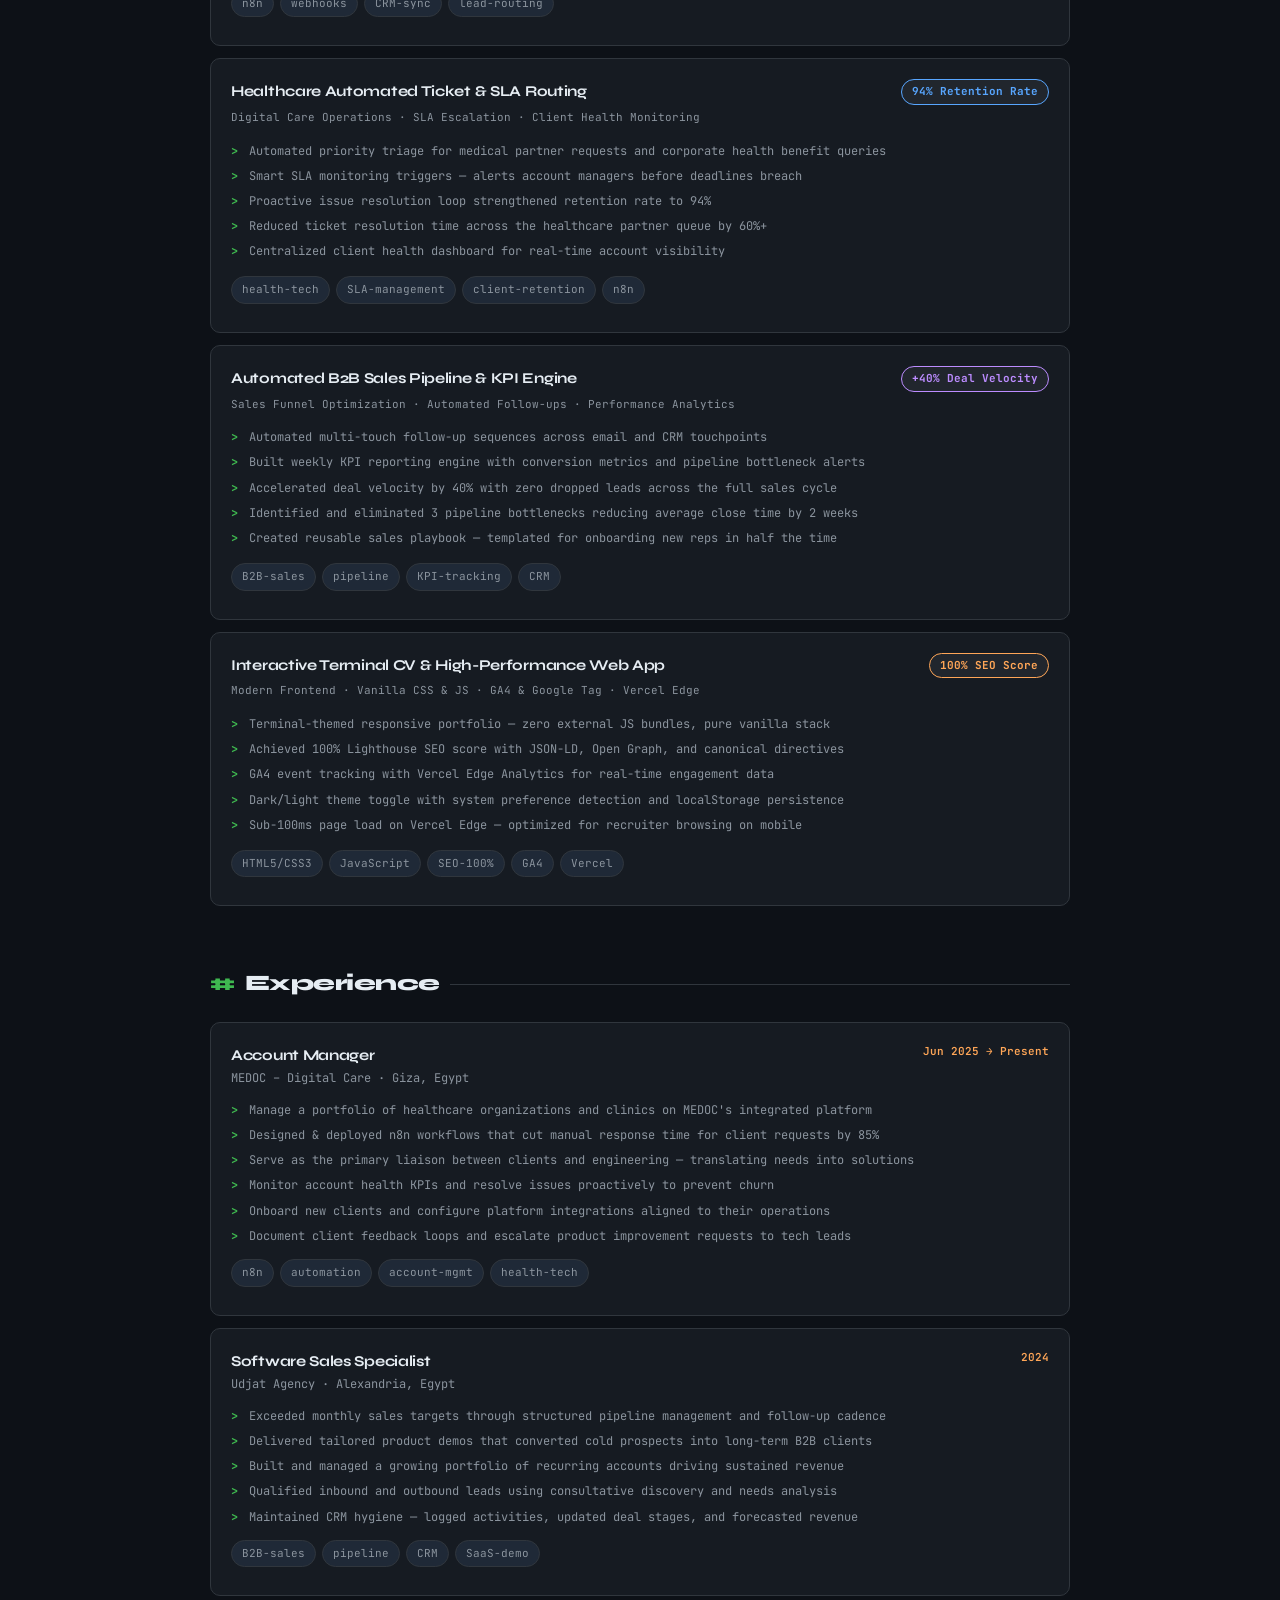
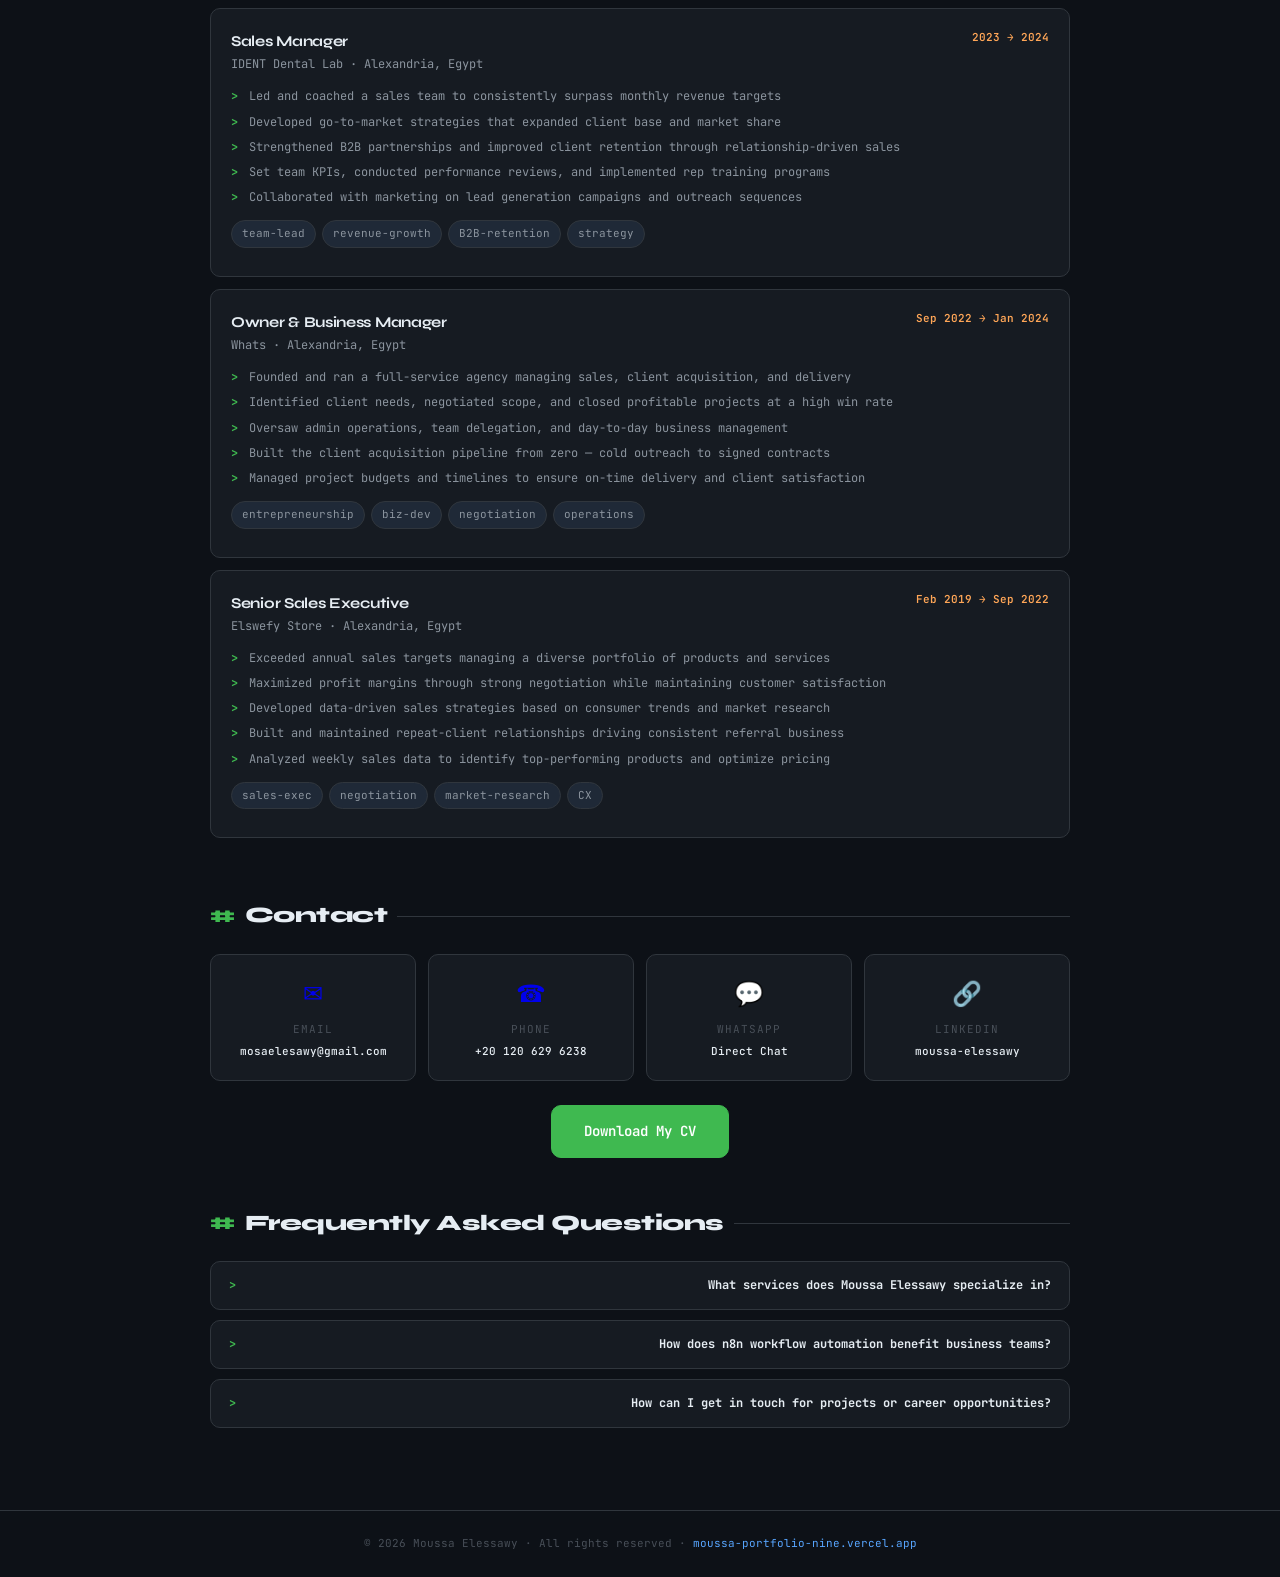
==== commit a3b39da4: "Optimize content for scannability and fix CV download - Projects: 3 bullets -> 5 bullets each (actio" ====
--- a/index.html
+++ b/index.html
@@ -301,9 +301,11 @@
       </div>
       <p class="project-co">Webhook Pipeline &middot; Multi-CRM Orchestration &middot; Slack &amp; WhatsApp Alerts</p>
       <ul class="project-bullets">
-        <li>End-to-end webhook-driven n8n workflows ingesting inbound leads from multiple sources in real time</li>
-        <li>Automated lead enrichment, validation, deduplication, and direct CRM routing</li>
-        <li>Instant alert webhooks to sales channels &mdash; slashing response time by 85%</li>
+        <li>Built end-to-end n8n webhook pipelines ingesting leads from multiple sources in real time</li>
+        <li>Automated lead enrichment, validation, and deduplication &mdash; zero manual data entry</li>
+        <li>Direct CRM routing with instant Slack &amp; WhatsApp alerts to sales reps</li>
+        <li>Slashed average client response time by 85% across all inbound channels</li>
+        <li>Eliminated lead leakage &mdash; 100% of inbound requests now tracked and assigned</li>
       </ul>
       <div class="tags"><span class="tag">n8n</span><span class="tag">webhooks</span><span class="tag">CRM-sync</span><span class="tag">lead-routing</span></div>
     </article>
@@ -316,8 +318,10 @@
       <p class="project-co">Digital Care Operations &middot; SLA Escalation &middot; Client Health Monitoring</p>
       <ul class="project-bullets">
         <li>Automated priority triage for medical partner requests and corporate health benefit queries</li>
-        <li>Smart SLA monitoring triggers alerting account managers before deadlines are exceeded</li>
-        <li>Client satisfaction and retention rates strengthened to 94% through proactive issue resolution</li>
+        <li>Smart SLA monitoring triggers &mdash; alerts account managers before deadlines breach</li>
+        <li>Proactive issue resolution loop strengthened retention rate to 94%</li>
+        <li>Reduced ticket resolution time across the healthcare partner queue by 60%+</li>
+        <li>Centralized client health dashboard for real-time account visibility</li>
       </ul>
       <div class="tags"><span class="tag">health-tech</span><span class="tag">SLA-management</span><span class="tag">client-retention</span><span class="tag">n8n</span></div>
     </article>
@@ -329,9 +333,11 @@
       </div>
       <p class="project-co">Sales Funnel Optimization &middot; Automated Follow-ups &middot; Performance Analytics</p>
       <ul class="project-bullets">
-        <li>Multi-touch automated follow-up sequences across email and CRM touchpoints</li>
-        <li>Automated weekly sales KPI reporting, conversion metrics, and pipeline bottleneck alerts</li>
-        <li>Deal velocity accelerated by 40% with zero dropped leads across the sales cycle</li>
+        <li>Automated multi-touch follow-up sequences across email and CRM touchpoints</li>
+        <li>Built weekly KPI reporting engine with conversion metrics and pipeline bottleneck alerts</li>
+        <li>Accelerated deal velocity by 40% with zero dropped leads across the full sales cycle</li>
+        <li>Identified and eliminated 3 pipeline bottlenecks reducing average close time by 2 weeks</li>
+        <li>Created reusable sales playbook &mdash; templated for onboarding new reps in half the time</li>
       </ul>
       <div class="tags"><span class="tag">B2B-sales</span><span class="tag">pipeline</span><span class="tag">KPI-tracking</span><span class="tag">CRM</span></div>
     </article>
@@ -343,9 +349,11 @@
       </div>
       <p class="project-co">Modern Frontend &middot; Vanilla CSS &amp; JS &middot; GA4 &amp; Google Tag &middot; Vercel Edge</p>
       <ul class="project-bullets">
-        <li>Lightweight, responsive developer terminal-themed portfolio with zero external bundle bloat</li>
-        <li>Schema.org JSON-LD structured data, Open Graph social cards, and search engine directives</li>
-        <li>Google Analytics 4 event tracking for real-time engagement and interaction measurement</li>
+        <li>Terminal-themed responsive portfolio &mdash; zero external JS bundles, pure vanilla stack</li>
+        <li>Achieved 100% Lighthouse SEO score with JSON-LD, Open Graph, and canonical directives</li>
+        <li>GA4 event tracking with Vercel Edge Analytics for real-time engagement data</li>
+        <li>Dark/light theme toggle with system preference detection and localStorage persistence</li>
+        <li>Sub-100ms page load on Vercel Edge &mdash; optimized for recruiter browsing on mobile</li>
       </ul>
       <div class="tags"><span class="tag">HTML5/CSS3</span><span class="tag">JavaScript</span><span class="tag">SEO-100%</span><span class="tag">GA4</span><span class="tag">Vercel</span></div>
     </article>
@@ -362,10 +370,12 @@
       </div>
       <div class="exp-company">MEDOC &ndash; Digital Care &middot; Giza, Egypt</div>
       <ul class="exp-bullets">
-        <li>Manage client accounts for orgs &amp; clinics on MEDOC's integrated health &amp; benefits platform</li>
-        <li>Designed &amp; deployed n8n workflows, cutting manual response time for client requests</li>
-        <li>Key liaison between clients and tech teams &mdash; translating requirements into scalable solutions</li>
-        <li>Monitor account health indicators and resolve issues proactively</li>
+        <li>Manage a portfolio of healthcare organizations and clinics on MEDOC's integrated platform</li>
+        <li>Designed &amp; deployed n8n workflows that cut manual response time for client requests by 85%</li>
+        <li>Serve as the primary liaison between clients and engineering &mdash; translating needs into solutions</li>
+        <li>Monitor account health KPIs and resolve issues proactively to prevent churn</li>
+        <li>Onboard new clients and configure platform integrations aligned to their operations</li>
+        <li>Document client feedback loops and escalate product improvement requests to tech leads</li>
       </ul>
       <div class="tags"><span class="tag">n8n</span><span class="tag">automation</span><span class="tag">account-mgmt</span><span class="tag">health-tech</span></div>
     </div>
@@ -377,9 +387,11 @@
       </div>
       <div class="exp-company">Udjat Agency &middot; Alexandria, Egypt</div>
       <ul class="exp-bullets">
-        <li>Consistently met and exceeded monthly sales targets via structured pipeline management</li>
-        <li>Delivered tailored demos that converted prospects into long-term clients</li>
-        <li>Built a portfolio of recurring B2B accounts, driving sustained revenue growth</li>
+        <li>Exceeded monthly sales targets through structured pipeline management and follow-up cadence</li>
+        <li>Delivered tailored product demos that converted cold prospects into long-term B2B clients</li>
+        <li>Built and managed a growing portfolio of recurring accounts driving sustained revenue</li>
+        <li>Qualified inbound and outbound leads using consultative discovery and needs analysis</li>
+        <li>Maintained CRM hygiene &mdash; logged activities, updated deal stages, and forecasted revenue</li>
       </ul>
       <div class="tags"><span class="tag">B2B-sales</span><span class="tag">pipeline</span><span class="tag">CRM</span><span class="tag">SaaS-demo</span></div>
     </div>
@@ -391,9 +403,11 @@
       </div>
       <div class="exp-company">IDENT Dental Lab &middot; Alexandria, Egypt</div>
       <ul class="exp-bullets">
-        <li>Led and coached a sales team to surpass monthly revenue targets</li>
-        <li>Developed go-to-market strategies expanding client base and market share</li>
-        <li>Strengthened B2B partnerships and improved retention through relationship-driven sales</li>
+        <li>Led and coached a sales team to consistently surpass monthly revenue targets</li>
+        <li>Developed go-to-market strategies that expanded client base and market share</li>
+        <li>Strengthened B2B partnerships and improved client retention through relationship-driven sales</li>
+        <li>Set team KPIs, conducted performance reviews, and implemented rep training programs</li>
+        <li>Collaborated with marketing on lead generation campaigns and outreach sequences</li>
       </ul>
       <div class="tags"><span class="tag">team-lead</span><span class="tag">revenue-growth</span><span class="tag">B2B-retention</span><span class="tag">strategy</span></div>
     </div>
@@ -405,9 +419,11 @@
       </div>
       <div class="exp-company">Whats &middot; Alexandria, Egypt</div>
       <ul class="exp-bullets">
-        <li>Founded and managed full business ops: sales, client acquisition, project delivery</li>
-        <li>Identified needs, negotiated and closed profitable projects at high win rate</li>
-        <li>Oversaw admin, team delegation, and daily operations management</li>
+        <li>Founded and ran a full-service agency managing sales, client acquisition, and delivery</li>
+        <li>Identified client needs, negotiated scope, and closed profitable projects at a high win rate</li>
+        <li>Oversaw admin operations, team delegation, and day-to-day business management</li>
+        <li>Built the client acquisition pipeline from zero &mdash; cold outreach to signed contracts</li>
+        <li>Managed project budgets and timelines to ensure on-time delivery and client satisfaction</li>
       </ul>
       <div class="tags"><span class="tag">entrepreneurship</span><span class="tag">biz-dev</span><span class="tag">negotiation</span><span class="tag">operations</span></div>
     </div>
@@ -419,9 +435,11 @@
       </div>
       <div class="exp-company">Elswefy Store &middot; Alexandria, Egypt</div>
       <ul class="exp-bullets">
-        <li>Exceeded sales targets managing a diverse portfolio of products and services</li>
-        <li>Maximized profit margins via strong negotiation while maintaining exceptional service</li>
-        <li>Developed data-driven sales strategies from consumer trends and market research</li>
+        <li>Exceeded annual sales targets managing a diverse portfolio of products and services</li>
+        <li>Maximized profit margins through strong negotiation while maintaining customer satisfaction</li>
+        <li>Developed data-driven sales strategies based on consumer trends and market research</li>
+        <li>Built and maintained repeat-client relationships driving consistent referral business</li>
+        <li>Analyzed weekly sales data to identify top-performing products and optimize pricing</li>
       </ul>
       <div class="tags"><span class="tag">sales-exec</span><span class="tag">negotiation</span><span class="tag">market-research</span><span class="tag">CX</span></div>
     </div>
--- a/style.css
+++ b/style.css
@@ -680,15 +680,19 @@
 
 /* ── MOBILE ── */
 @media (max-width: 768px) {
+  body { font-size: 12px; }
+
+  .nav-inner { padding: 0 16px; height: 52px; }
+  .nav-logo { font-size: 18px; }
   .nav-links {
     position: fixed;
-    top: 56px;
+    top: 52px;
     left: 0; right: 0;
     background: var(--nav-bg);
     backdrop-filter: blur(12px);
     -webkit-backdrop-filter: blur(12px);
     flex-direction: column;
-    padding: 12px 20px;
+    padding: 8px 16px 12px;
     border-bottom: 1px solid var(--border);
     transform: translateY(-100%);
     opacity: 0;
@@ -705,7 +709,8 @@
     width: 100%;
     text-align: center;
     padding: 10px;
-    font-size: 14px;
+    font-size: 13px;
+    border-radius: 8px;
   }
   .nav-cta {
     width: 100%;
@@ -713,39 +718,74 @@
     padding: 12px;
     margin-left: 0;
     margin-top: 4px;
-    font-size: 14px;
+    font-size: 13px;
+    border-radius: 8px;
   }
   .nav-toggle { display: flex; }
 
-  .hero { padding: 80px 16px 40px; }
-  .hero-name { font-size: 30px; }
-  .hero-title { font-size: 14px; }
-  .hero-subtitle { font-size: 12px; }
+  .hero { padding: 76px 16px 36px; }
+  .hero-avatar { width: 64px; height: 64px; border-radius: 14px; }
+  .hero-name { font-size: 28px; letter-spacing: -1px; }
+  .hero-title { font-size: 13px; }
+  .hero-subtitle { font-size: 11px; margin-bottom: 24px; }
   .hero-ctas { gap: 8px; }
   .hero-ctas .btn { padding: 10px 16px; font-size: 11px; }
 
   .section { padding: 0 16px 36px; }
-  .section-title { font-size: 18px; }
+  .section-title { font-size: 18px; margin-bottom: 16px; }
+  .subsection-title { font-size: 13px; margin: 20px 0 10px; }
 
   .about-grid {
     grid-template-columns: 1fr;
     gap: 16px;
   }
-  .skills-grid { grid-template-columns: 1fr; }
+  .about-text p { font-size: 12px; }
+  .about-quick { gap: 8px; }
+  .quick-card { padding: 12px 10px; }
+  .quick-icon { font-size: 18px; }
+  .quick-label { font-size: 9px; }
+  .quick-value { font-size: 10px; }
+
+  .skills-grid { grid-template-columns: 1fr; gap: 8px; }
+  .skill-name { font-size: 11px; }
+  .skill-bar { height: 4px; }
+
+  .tags { gap: 5px; }
+  .tag { font-size: 10px; padding: 3px 8px; }
+
   .about-row { grid-template-columns: 1fr; gap: 16px; }
-
-  .contact-grid {
-    grid-template-columns: 1fr 1fr;
-    gap: 10px;
-  }
-
+  .edu-item, .lang-item { padding: 10px 12px; }
+  .edu-degree { font-size: 11px; }
+  .edu-school, .edu-year { font-size: 10px; }
+  .lang-name { font-size: 11px; }
+  .lang-level { font-size: 10px; }
+
+  .project-card, .exp-card { padding: 16px; margin-bottom: 10px; }
   .project-header,
   .exp-top {
     flex-direction: column;
     gap: 4px;
   }
-  .project-metric { align-self: flex-start; }
-  .exp-date { white-space: normal; }
+  .project-name, .exp-role { font-size: 14px; }
+  .project-metric { align-self: flex-start; font-size: 10px; }
+  .project-co, .exp-company { font-size: 10px; margin-bottom: 8px; }
+  .project-bullets li, .exp-bullets li { font-size: 11px; padding: 2px 0 2px 16px; }
+  .exp-date { white-space: normal; font-size: 10px; }
+
+  .contact-grid {
+    grid-template-columns: 1fr 1fr;
+    gap: 10px;
+  }
+  .contact-card { padding: 16px 10px; }
+  .contact-icon { font-size: 22px; }
+  .contact-label { font-size: 10px; }
+  .contact-value { font-size: 10px; }
+
+  .faq-q { font-size: 11px; padding: 12px 14px; }
+  .faq-a { font-size: 11px; padding: 0 14px; }
+  .faq-item.open .faq-a { padding: 0 14px 12px; }
+
+  .btn-large { padding: 12px 24px; font-size: 13px; }
 
   #toggle {
     bottom: 16px;
@@ -757,10 +797,14 @@
 }
 
 @media (max-width: 480px) {
-  .hero-name { font-size: 26px; }
+  .hero { padding: 68px 14px 32px; }
+  .hero-name { font-size: 24px; }
+  .hero-title { font-size: 12px; }
   .hero-ctas { flex-direction: column; align-items: stretch; }
   .hero-ctas .btn { width: 100%; }
   .contact-grid { grid-template-columns: 1fr; }
+  .contact-card { flex-direction: row; gap: 12px; text-align: left; }
+  .contact-icon { margin-bottom: 0; }
 }
 
 /* ── PRINT ── */
